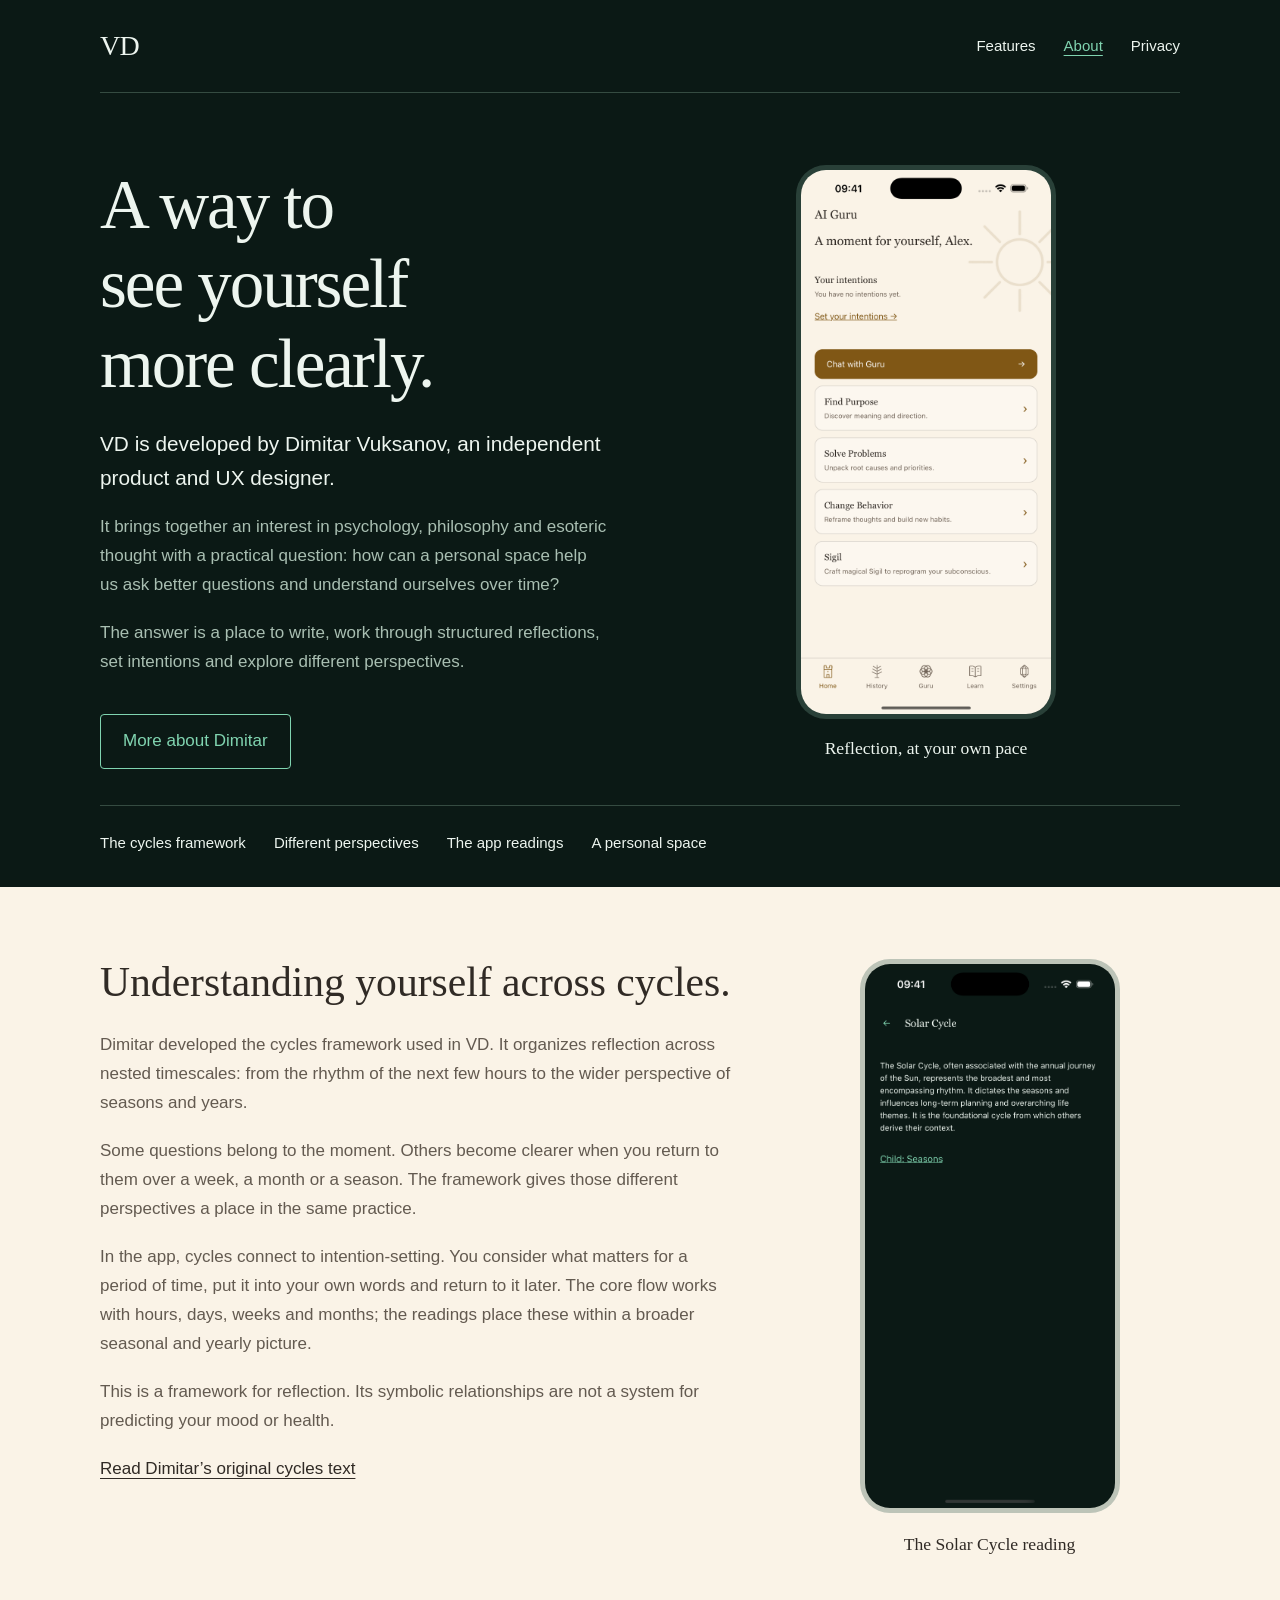
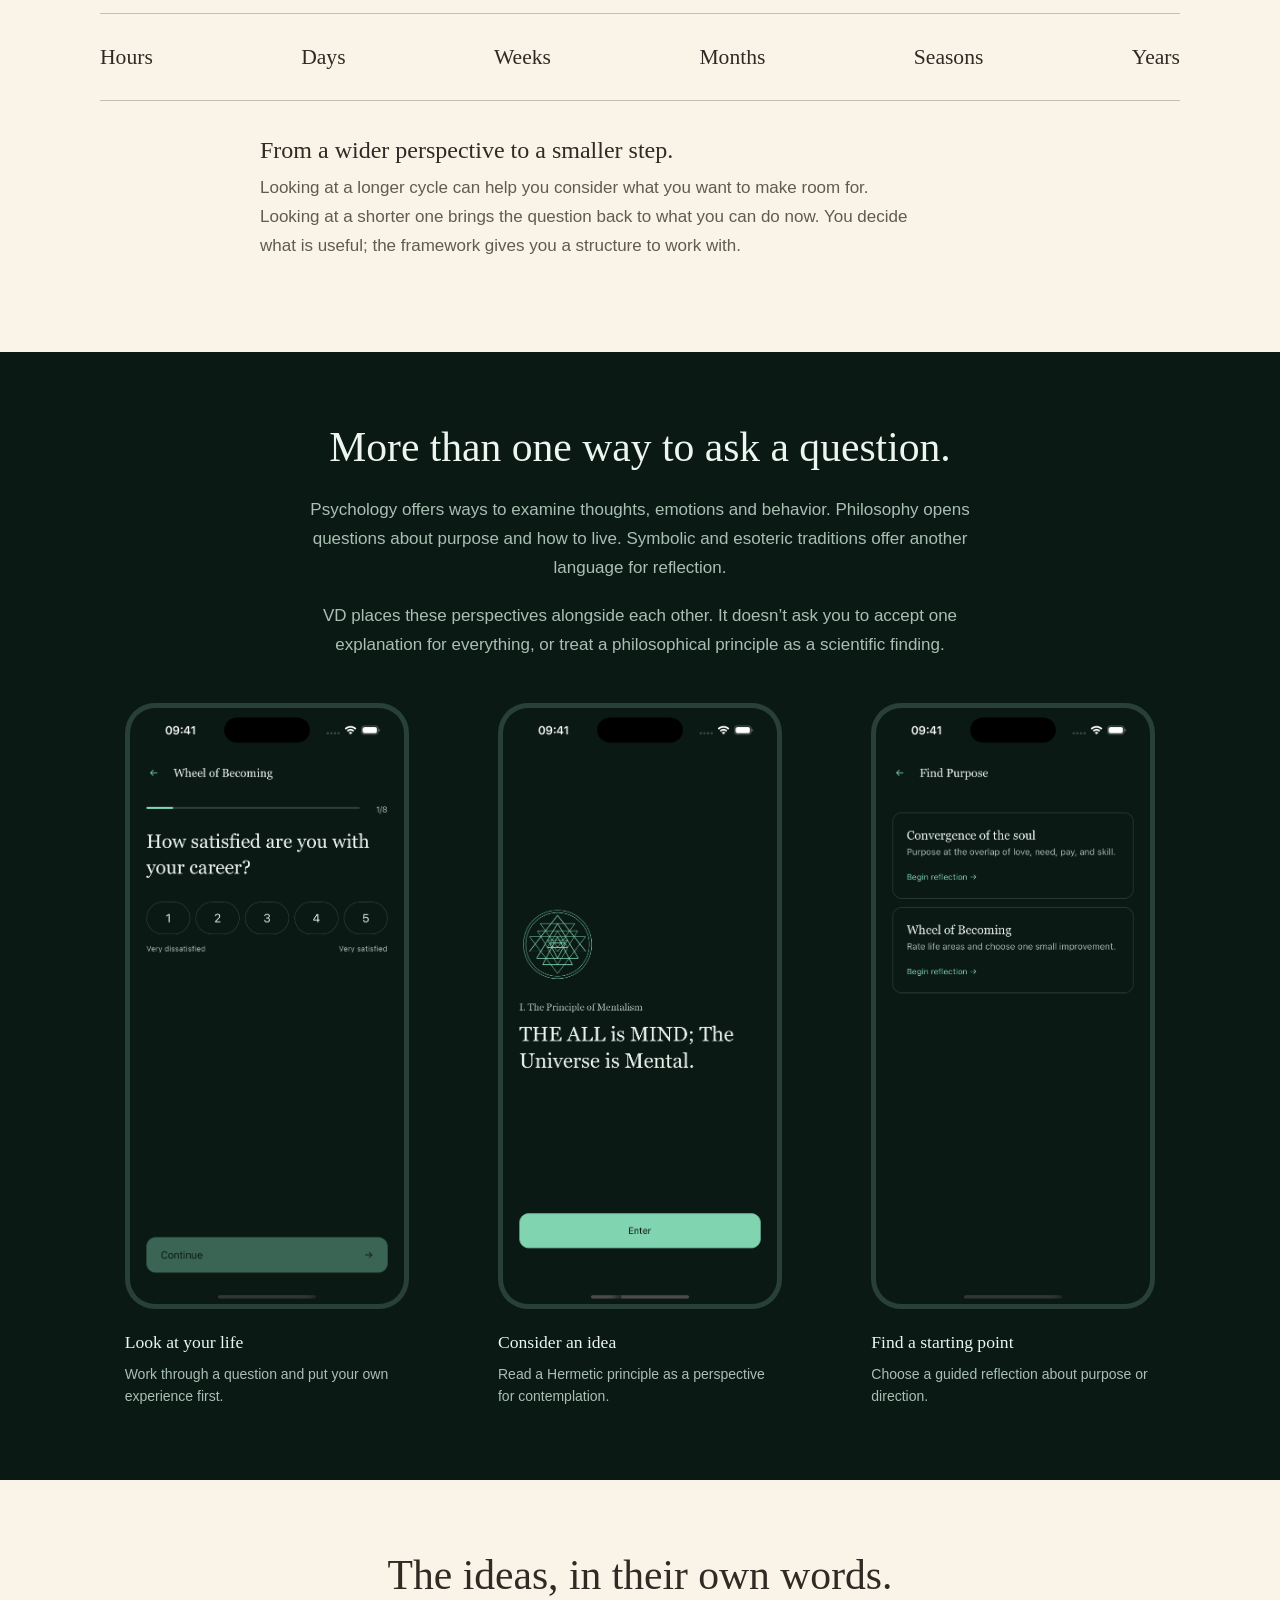
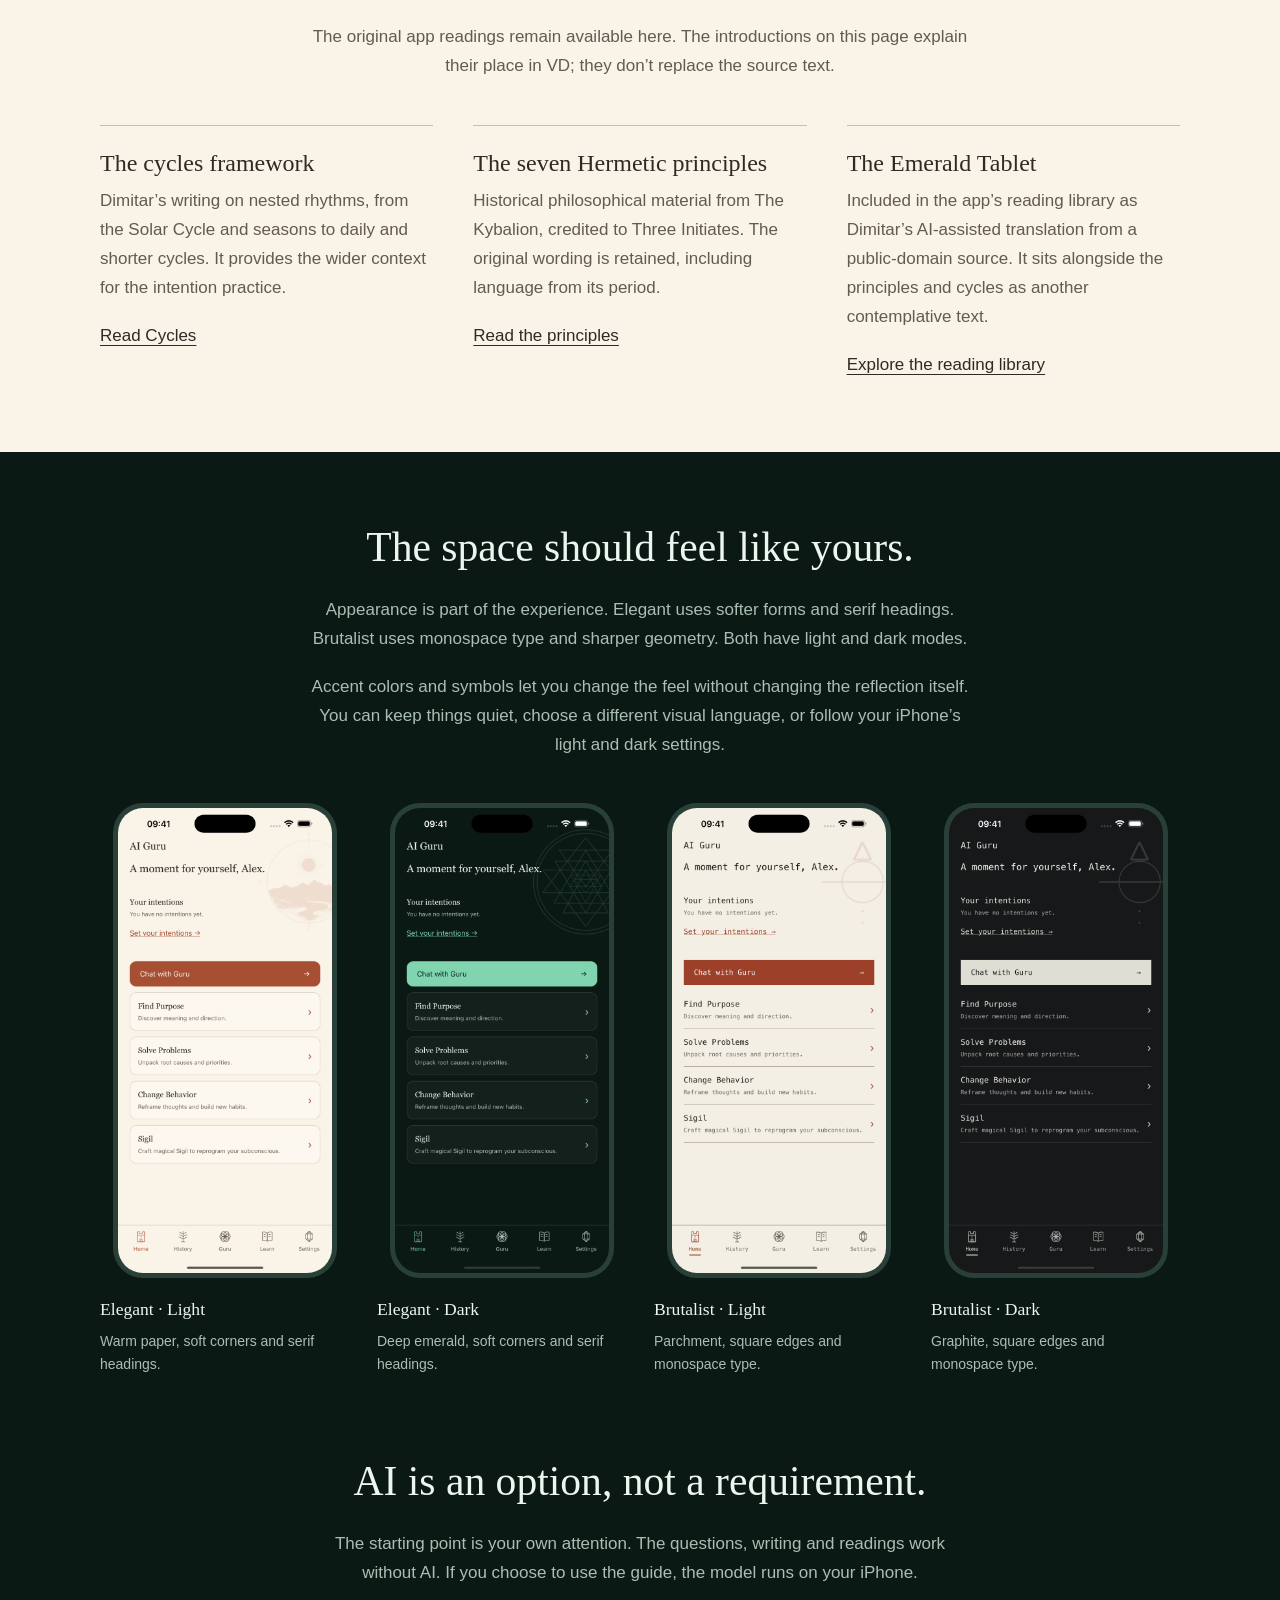
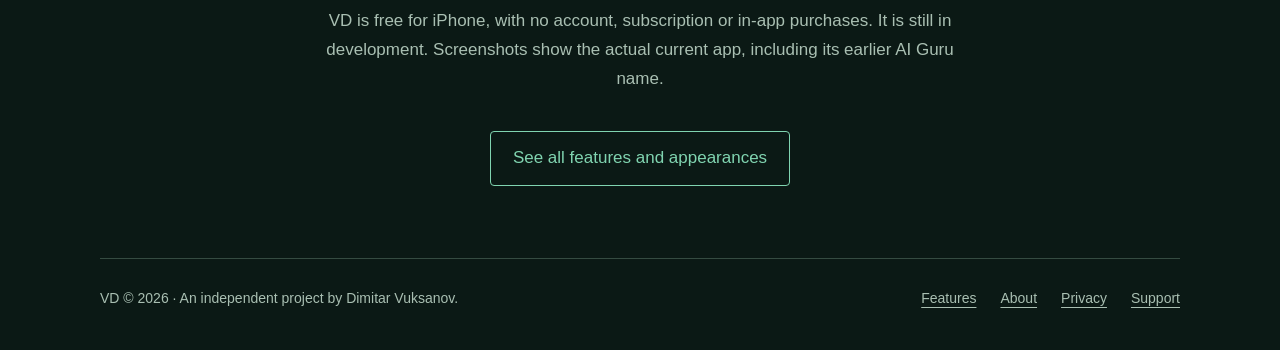
==== about/index.html @ 725446cd "Add detailed VD features and creator pages with genuine app appearances" ====
<!doctype html><html lang="en"><head><meta charset="utf-8"><meta name="viewport" content="width=device-width,initial-scale=1"><meta name="robots" content="noindex,nofollow"><title>About VD — Dimitar Vuksanov, cycles and reflection</title><meta name="description" content="How Dimitar Vuksanov created VD, and how his cycles framework, psychology, philosophy and esoteric traditions shape the app."><link rel="stylesheet" href="../style.css?v=vd-details-20261028"></head><body class="detail-page"><a class="skip" href="#main">Skip to content</a><div class="wrap"><header><a class="brand" href="../" aria-label="VD home">VD</a><nav aria-label="Main"><a href="../features/">Features</a><a href="../about/" aria-current="page">About</a><a href="../privacy/">Privacy</a></nav></header></div><main id="main">
<div class="wrap"><section class="detail-hero about-hero"><div><h1>A way to see yourself more clearly.</h1><p class="detail-lead">VD is developed by Dimitar Vuksanov, an independent product and UX designer.</p><p>It brings together an interest in psychology, philosophy and esoteric thought with a practical question: how can a personal space help us ask better questions and understand ourselves over time?</p><p>The answer is a place to write, work through structured reflections, set intentions and explore different perspectives.</p><a class="action" href="https://vuksanov.com">More about Dimitar</a></div><figure><div class="screenshot-stage"><a href="../screenshots/appearance/amber-sun.png" target="_blank" rel="noopener" aria-label="Open full-size screenshot: Reflection, at your own pace"><img src="../screenshots/appearance/amber-sun.png" width="1320" height="2868" loading="eager" alt="Reflection, at your own pace"></a></div><figcaption><span class="shot-title">Reflection, at your own pace</span></figcaption></figure></section><nav class="section-links" aria-label="On this page"><a href="#cycles">The cycles framework</a><a href="#perspectives">Different perspectives</a><a href="#readings">The app readings</a><a href="#personal-space">A personal space</a></nav></div>
<section id="cycles" class="detail-paper"><div class="wrap"><div class="story-with-screens single-shot"><div><h2>Understanding yourself across cycles.</h2><p>Dimitar developed the cycles framework used in VD. It organizes reflection across nested timescales: from the rhythm of the next few hours to the wider perspective of seasons and years.</p><p>Some questions belong to the moment. Others become clearer when you return to them over a week, a month or a season. The framework gives those different perspectives a place in the same practice.</p><p>In the app, cycles connect to intention-setting. You consider what matters for a period of time, put it into your own words and return to it later. The core flow works with hours, days, weeks and months; the readings place these within a broader seasonal and yearly picture.</p><p>This is a framework for reflection. Its symbolic relationships are not a system for predicting your mood or health.</p><a href="../readings/cycles/">Read Dimitar’s original cycles text</a></div><figure><div class="screenshot-stage"><a href="../screenshots/cycles.png" target="_blank" rel="noopener" aria-label="Open full-size screenshot: The Solar Cycle reading"><img src="../screenshots/cycles.png" width="1206" height="2622" loading="eager" alt="The Solar Cycle reading"></a></div><figcaption><h3>The Solar Cycle reading</h3></figcaption></figure></div><div class="cycle-scale" aria-label="Timescales in the cycles framework"><span>Hours</span><span>Days</span><span>Weeks</span><span>Months</span><span>Seasons</span><span>Years</span></div><div class="narrow-copy"><h3>From a wider perspective to a smaller step.</h3><p>Looking at a longer cycle can help you consider what you want to make room for. Looking at a shorter one brings the question back to what you can do now. You decide what is useful; the framework gives you a structure to work with.</p></div></div></section>
<section id="perspectives" class="wrap detail-section"><div class="section-heading"><h2>More than one way to ask a question.</h2><p>Psychology offers ways to examine thoughts, emotions and behavior. Philosophy opens questions about purpose and how to live. Symbolic and esoteric traditions offer another language for reflection.</p><p>VD places these perspectives alongside each other. It doesn’t ask you to accept one explanation for everything, or treat a philosophical principle as a scientific finding.</p></div><div class="screenshot-gallery"><figure><div class="screenshot-stage"><a href="../screenshots/reflection.png" target="_blank" rel="noopener" aria-label="Open full-size screenshot: Look at your life"><img src="../screenshots/reflection.png" width="1206" height="2622" loading="eager" alt="Look at your life"></a></div><figcaption><h3>Look at your life</h3><p>Work through a question and put your own experience first.</p></figcaption></figure><figure><div class="screenshot-stage"><a href="../screenshots/principles.png" target="_blank" rel="noopener" aria-label="Open full-size screenshot: Consider an idea"><img src="../screenshots/principles.png" width="1206" height="2622" loading="eager" alt="Consider an idea"></a></div><figcaption><h3>Consider an idea</h3><p>Read a Hermetic principle as a perspective for contemplation.</p></figcaption></figure><figure><div class="screenshot-stage"><a href="../screenshots/purpose.png" target="_blank" rel="noopener" aria-label="Open full-size screenshot: Find a starting point"><img src="../screenshots/purpose.png" width="1206" height="2622" loading="eager" alt="Find a starting point"></a></div><figcaption><h3>Find a starting point</h3><p>Choose a guided reflection about purpose or direction.</p></figcaption></figure></div></section>
<section id="readings" class="detail-paper"><div class="wrap"><div class="section-heading"><h2>The ideas, in their own words.</h2><p>The original app readings remain available here. The introductions on this page explain their place in VD; they don’t replace the source text.</p></div><div class="reading-links"><article><h3>The cycles framework</h3><p>Dimitar’s writing on nested rhythms, from the Solar Cycle and seasons to daily and shorter cycles. It provides the wider context for the intention practice.</p><a href="../readings/cycles/">Read Cycles</a></article><article><h3>The seven Hermetic principles</h3><p>Historical philosophical material from The Kybalion, credited to Three Initiates. The original wording is retained, including language from its period.</p><a href="../readings/hermetic-principles/">Read the principles</a></article><article><h3>The Emerald Tablet</h3><p>Included in the app’s reading library as Dimitar’s AI-assisted translation from a public-domain source. It sits alongside the principles and cycles as another contemplative text.</p><a href="../features/#readings">Explore the reading library</a></article></div></div></section>
<section id="personal-space" class="wrap detail-section"><div class="section-heading"><h2>The space should feel like yours.</h2><p>Appearance is part of the experience. Elegant uses softer forms and serif headings. Brutalist uses monospace type and sharper geometry. Both have light and dark modes.</p><p>Accent colors and symbols let you change the feel without changing the reflection itself. You can keep things quiet, choose a different visual language, or follow your iPhone’s light and dark settings.</p></div><div class="appearance-four"><figure><div class="screenshot-stage"><a href="../screenshots/appearance/elegant-light.png" target="_blank" rel="noopener" aria-label="Open full-size screenshot: Elegant · Light"><img src="../screenshots/appearance/elegant-light.png" width="1320" height="2868" loading="eager" alt="Elegant · Light"></a></div><figcaption><h3>Elegant · Light</h3><p>Warm paper, soft corners and serif headings.</p></figcaption></figure><figure><div class="screenshot-stage"><a href="../screenshots/appearance/elegant-dark.png" target="_blank" rel="noopener" aria-label="Open full-size screenshot: Elegant · Dark"><img src="../screenshots/appearance/elegant-dark.png" width="1320" height="2868" loading="eager" alt="Elegant · Dark"></a></div><figcaption><h3>Elegant · Dark</h3><p>Deep emerald, soft corners and serif headings.</p></figcaption></figure><figure><div class="screenshot-stage"><a href="../screenshots/appearance/brutalist-light.png" target="_blank" rel="noopener" aria-label="Open full-size screenshot: Brutalist · Light"><img src="../screenshots/appearance/brutalist-light.png" width="1320" height="2868" loading="eager" alt="Brutalist · Light"></a></div><figcaption><h3>Brutalist · Light</h3><p>Parchment, square edges and monospace type.</p></figcaption></figure><figure><div class="screenshot-stage"><a href="../screenshots/appearance/brutalist-dark.png" target="_blank" rel="noopener" aria-label="Open full-size screenshot: Brutalist · Dark"><img src="../screenshots/appearance/brutalist-dark.png" width="1320" height="2868" loading="eager" alt="Brutalist · Dark"></a></div><figcaption><h3>Brutalist · Dark</h3><p>Graphite, square edges and monospace type.</p></figcaption></figure></div><div class="about-ending"><h2>AI is an option, not a requirement.</h2><p>The starting point is your own attention. The questions, writing and readings work without AI. If you choose to use the guide, the model runs on your iPhone.</p><p>VD is free for iPhone, with no account, subscription or in-app purchases. It is still in development. Screenshots show the actual current app, including its earlier AI Guru name.</p><a class="action" href="../features/">See all features and appearances</a></div></section></main><div class="wrap"><footer><span>VD © 2026 · An independent project by Dimitar Vuksanov.</span><div><a href="../features/">Features</a><a href="../about/">About</a><a href="../privacy/">Privacy</a><a href="../support/">Support</a></div></footer></div></body></html>
---- style.css ----
:root{color-scheme:dark;--bg:#0b1915;--text:#edf5ef;--muted:#a9bfb2;--accent:#80d4b0;--line:#354b41;--paper:#faf3e7;--ink:#302a25}*{box-sizing:border-box}html{scroll-behavior:smooth;scrollbar-color:var(--accent) var(--bg)}body{margin:0;background:var(--bg);color:var(--text);font:1.0625rem/1.7 -apple-system,BlinkMacSystemFont,"Segoe UI",sans-serif}::selection{background:var(--accent);color:var(--bg)}a{color:inherit;text-underline-offset:.25em;text-decoration-thickness:1px}a:hover{color:var(--accent)}a:focus-visible,summary:focus-visible{outline:2px solid var(--accent);outline-offset:6px}h1,h2,h3{font-family:Georgia,serif;font-weight:400;line-height:1.15;text-wrap:balance}h1{font-size:clamp(2.8rem,7vw,5.5rem);letter-spacing:-.03em;margin:0 0 1.5rem;max-width:14ch}h2{font-size:clamp(1.8rem,4vw,2.6rem);margin:3rem 0 1rem}h3{font-size:1.5rem;margin:0 0 .6rem}p{margin:0 0 1.2rem;max-width:70ch}.wrap{max-width:1160px;margin:auto;padding:0 40px}.draft{max-width:none;margin:0;padding:10px 24px;background:#193a2c;text-align:center;color:#c7dfd0;font-size:.8125rem}header{display:flex;align-items:center;justify-content:space-between;gap:24px;padding:30px 0;border-bottom:1px solid var(--line)}.brand{font:1.25rem Georgia,serif;text-decoration:none}nav{display:flex;gap:28px;font-size:.9375rem}nav a{text-decoration:none}nav a[aria-current=page]{color:var(--accent);text-decoration:underline}.hero{display:grid;grid-template-columns:1.4fr 1fr;gap:56px;align-items:center;min-height:630px;padding:80px 0}.hero p{max-width:43ch;color:var(--muted);font-size:1.125rem}.art{width:100%;height:auto;max-width:370px;justify-self:center;aspect-ratio:1;object-fit:contain}.action{display:inline-flex;align-items:center;gap:20px;margin-top:18px;padding:12px 22px;border:1px solid var(--accent);border-radius:4px;color:var(--accent);text-decoration:none}.action:hover{background:var(--accent);color:var(--bg)}.availability{font-size:.875rem!important;margin-top:20px!important}.paper{background:var(--paper);color:var(--ink);padding:72px 0}.paper h2{margin-top:0}.paper .intro{max-width:46ch;font-size:1.25rem}.features{display:grid;grid-template-columns:repeat(3,1fr);gap:40px;margin-top:48px}.features p{font-size:1rem}.paper a:hover{color:#a64f33}.closing{padding:80px 0;display:flex;justify-content:space-between;gap:40px;align-items:center}.closing h2{margin:0 0 1rem}.closing p{color:var(--muted)}footer{border-top:1px solid var(--line);padding:28px 0 40px;display:flex;justify-content:space-between;gap:24px;color:var(--muted);font-size:.875rem}footer div{display:flex;gap:24px}.article{max-width:760px;margin:auto;padding:72px 0 88px}.article h1{font-size:clamp(2.8rem,6vw,4.5rem);max-width:20ch}.article .lead{color:var(--muted);font-size:1.1875rem}.note{border:1px solid var(--line);padding:20px 24px;margin:24px 0 36px;border-radius:4px}.note p:last-child{margin-bottom:0}.contact{font-size:clamp(1.1rem,3vw,1.6rem);overflow-wrap:anywhere;color:var(--accent)}.article li{margin:.5rem 0}details{border-bottom:1px solid var(--line);padding:22px 0}summary{cursor:pointer;font:1.35rem/1.4 Georgia,serif}details p{margin:18px 0 0;color:var(--muted)}.skip{position:fixed;top:-100px;left:20px;background:var(--accent);color:var(--bg);padding:12px;z-index:3}.skip:focus{top:16px}@media(max-width:700px){.wrap{padding:0 22px}header{align-items:flex-start;padding:24px 0;gap:20px;flex-wrap:wrap}nav{gap:24px}.hero{grid-template-columns:1fr;gap:32px;padding:52px 0;min-height:auto}.hero .art{width:190px;grid-row:1}.hero h1{max-width:16ch}.features{grid-template-columns:1fr;gap:28px}.paper{padding:48px 0}.closing{display:block;padding:52px 0}.article{padding:48px 0 64px}footer{flex-direction:column;gap:16px}.draft{font-size:.75rem}}@media(prefers-reduced-motion:reduce){html{scroll-behavior:auto}}

.essay{max-width:760px;padding:64px 0;border-bottom:1px solid var(--line)}.essay h2{margin:0 0 24px}.essay p{font-size:1.125rem}.reading-list{margin:36px 0 12px;border-top:1px solid currentColor}.reading-list>a{display:flex;justify-content:space-between;gap:24px;align-items:center;padding:24px 0;border-bottom:1px solid currentColor;text-decoration:none;font:1.5rem/1.35 Georgia,serif}.reading-list small{display:block;margin-top:10px;font:1rem/1.5 -apple-system,BlinkMacSystemFont,"Segoe UI",sans-serif}.reflection-question{font:1.375rem/1.5 Georgia,serif;color:var(--accent);margin:24px 0 40px}.article>h1{margin-top:24px}.article section{margin:44px 0}.article section h2{margin-top:0}.privacy-essay{padding-top:60px}@media(max-width:700px){.essay{padding:44px 0}.essay p{font-size:1.0625rem}nav{gap:20px}.reading-list>a{font-size:1.3rem}}

/* Simple app landing page; inherited emerald and paper palette. */
.app-hero{display:grid;grid-template-columns:1.15fr .85fr;gap:80px;align-items:center;padding:64px 0 80px}.hero-copy{max-width:520px}.hero-copy h1{font-size:clamp(3rem,6vw,5rem);max-width:15ch}.hero-copy p{max-width:36ch;color:var(--muted);font-size:1.2rem;line-height:1.6}.hero-copy .availability{font-size:.875rem;max-width:none;margin-top:20px}.primary{background:var(--accent);color:var(--bg);border-color:var(--accent);font-weight:500}.primary:hover{background:#a5e7ca;color:var(--bg)}figure{margin:0}.hero-phone{max-width:260px;width:100%;justify-self:center}.hero-phone img{display:block;width:100%;height:auto;border-radius:30px;box-shadow:0 24px 54px #00000040}.hero-phone figcaption{font-size:.75rem;text-align:center;color:var(--muted);margin-top:20px}.privacy-band{background:var(--paper);color:var(--ink);padding:64px 0}.privacy-band h2{margin:0 0 20px;max-width:22ch}.privacy-band p{max-width:60ch;font-size:1.125rem}.privacy-band a:hover{color:#a64f33}.privacy-band a:focus-visible{outline-color:#a64f33}.app-gallery{padding-top:72px;padding-bottom:64px}.gallery-intro{max-width:650px;margin:0 auto 44px;text-align:center}.gallery-intro h2{margin:0 0 16px}.gallery-intro p{color:var(--muted)}.screenshot-note{max-width:none;margin:40px 0 0;text-align:center;font-size:.8125rem;color:var(--muted)}.simple-contact{padding:52px 0 64px;text-align:center;border-top:1px solid var(--line)}.simple-contact h2{margin:0 0 16px}.simple-contact>a{font-size:1.25rem;color:var(--accent);overflow-wrap:anywhere}.simple-contact p{max-width:none;font-size:.8125rem;color:var(--muted);margin-top:20px}.landing footer{font-size:.8125rem}@media(max-width:700px){.app-hero{grid-template-columns:1fr;gap:44px;padding:44px 0 52px}.hero-copy h1{font-size:3.1rem}.hero-copy p{font-size:1.0625rem}.hero-phone{max-width:240px}.hero-phone img{border-radius:28px}.privacy-band{padding:44px 0}.app-gallery{padding-top:48px;padding-bottom:48px}.screenshot-note{font-size:.75rem}.simple-contact{padding:40px 0 48px}.landing footer>div{flex-wrap:wrap;gap:20px}}

.app-rating{display:flex;flex-wrap:wrap;align-items:center;gap:10px;margin:24px 0 20px;color:var(--muted);font-size:.8125rem}.rating-stars{display:flex;gap:3px}.rating-stars svg{width:16px;height:16px;fill:none;stroke:var(--muted);stroke-width:1.5}.app-store-button{display:inline-flex;flex-direction:column;align-items:flex-start;padding:10px 22px;background:var(--text);color:var(--bg);border:0;border-radius:8px;font-family:inherit;line-height:1.15;cursor:not-allowed}.app-store-button span{font-size:.75rem}.app-store-button strong{font-size:1.55rem;font-weight:500;margin-top:3px}

/* VD: reflection leads; AI is one optional perspective. */
.landing .brand{font-size:1.75rem;letter-spacing:-.03em}
.hero-copy h1{max-width:16ch;font-size:clamp(3rem,5.6vw,4.75rem)}
.hero-copy p{max-width:44ch;font-size:1.125rem}
.hero-copy .app-rating{margin-top:20px;margin-bottom:0}
 .feature-stories{display:grid;grid-template-columns:1fr 1fr;gap:48px 64px;margin-top:48px}
.feature-stories article{display:flex;align-items:flex-start;gap:22px;padding:0;border:0}
.feature-icon{flex:0 0 42px;width:42px;height:42px;color:#57735f;fill:none;stroke:currentColor;stroke-width:1.3;stroke-linecap:round;stroke-linejoin:round}
.feature-stories h3{font-size:1.6rem;margin:0 0 16px}
.feature-stories p{font-size:1rem;line-height:1.75;max-width:45ch}
.feature-stories p:last-child{margin-bottom:0}

.feature-story a{font-size:.9375rem}
.founder{display:grid;grid-template-columns:1fr 1.65fr;gap:64px;padding-top:64px;padding-bottom:64px;border-top:1px solid var(--line)}
.founder h2{margin:0;max-width:14ch}
.founder p{color:var(--muted)}
.founder strong{font-weight:500;color:var(--text)}
.founder a{color:var(--accent)}
.vd-closing{display:flex;flex-direction:column;align-items:center;gap:24px;text-align:center;border-top:1px solid var(--line);padding:72px 40px}
.vd-closing h2{max-width:none;margin:0 0 16px}
.vd-closing p{margin:0 auto}
.vd-closing .action{margin:0;justify-content:center;min-width:180px}
.vd-closing .availability{margin:14px auto 0!important}
.landing footer{align-items:baseline}
@media(max-width:700px){.feature-stories{grid-template-columns:1fr;gap:36px;margin-top:36px}.feature-stories article{gap:18px}.feature-icon{flex-basis:34px;width:34px;height:34px}.feature-stories h3{font-size:1.4rem;margin-bottom:12px}.founder{grid-template-columns:1fr;gap:24px;padding-top:48px;padding-bottom:48px}.hero-copy p{font-size:1.0625rem}.vd-closing{padding:48px 22px;gap:24px}.vd-closing>div+div{margin:0}.landing footer{align-items:flex-start}}

/* Screens remain visible as a gallery, with a contrasting mount and clear edges. */
.feature-intro{color:#635a50;max-width:58ch}
.hero-phone{background:#294038;padding:5px;border-radius:35px;box-shadow:0 24px 54px #00000040}
.hero-phone img{border-radius:30px;box-shadow:none}
.hero-phone figcaption{margin:16px 0 6px;color:var(--text);font-size:.75rem}
.screenshot-gallery{display:grid;grid-template-columns:repeat(3,minmax(0,1fr));gap:56px 40px;align-items:start}
.screenshot-stage{padding:5px;background:#294038;border-radius:30px;max-width:284px;margin:auto}
.screenshot-stage img{display:block;width:100%;height:auto;border-radius:25px}
.screenshot-gallery figcaption{max-width:284px;margin:22px auto 0}
.screenshot-gallery h3{font-size:1.4rem;margin-bottom:10px}
.screenshot-gallery p{color:var(--muted);font-size:.9375rem;line-height:1.65;margin:0}
.hero-copy .name-note{font-size:.9375rem;color:var(--muted);margin-top:24px}
@media(max-width:900px){.screenshot-gallery{grid-template-columns:repeat(2,minmax(0,1fr));gap:44px 28px}}
@media(max-width:560px){.screenshot-gallery{grid-template-columns:1fr;gap:40px}.screenshot-stage{max-width:250px;padding:4px;border-radius:28px}.screenshot-gallery figcaption{max-width:280px}.screenshot-stage img{border-radius:24px}.hero-phone{padding:4px;border-radius:32px}.hero-phone img{border-radius:28px}}

#features>.wrap>h2{text-align:center;max-width:none;margin-left:auto;margin-right:auto}
#features .feature-intro{text-align:center;margin-left:auto;margin-right:auto}
.gallery-interlude{text-align:center;padding:48px 24px;margin:64px 0;border-top:1px solid var(--line);border-bottom:1px solid var(--line)}
.gallery-interlude h2{margin:0 auto 16px;max-width:24ch}
.gallery-interlude p{margin:0 auto;color:var(--muted)}
@media(max-width:700px){.gallery-interlude{margin:44px 0;padding:36px 16px}}

/* Features and About extend the existing emerald-and-paper system. */
.detail-page .brand{font-size:1.75rem;letter-spacing:-.03em}
.detail-hero{display:grid;grid-template-columns:1fr 1fr;gap:64px;align-items:center;padding:72px 0 36px}
.detail-hero h1{font-size:clamp(3rem,5.4vw,4.8rem);max-width:16ch}
.detail-page p{color:var(--muted)}
.detail-page .detail-lead{font-size:1.3rem;line-height:1.6;color:var(--text)}
.paired-shots{display:grid;grid-template-columns:repeat(2,minmax(0,1fr));gap:24px;align-items:start}
.paired-shots .screenshot-stage{max-width:228px}
.paired-shots figcaption{text-align:center;margin-top:18px}
.detail-page figcaption h3{font-size:1.1rem;line-height:1.35;margin:0 0 8px}
.detail-page figcaption p{font-size:.875rem;line-height:1.6}
.detail-page .capture-note{font-size:.8125rem;max-width:72ch;margin-bottom:32px}
.section-links{display:flex;flex-wrap:wrap;gap:16px 28px;padding:24px 0 32px;border-top:1px solid var(--line);font-size:.9375rem}
.detail-section{padding-top:72px;padding-bottom:72px}
.detail-paper{padding:72px 0;background:var(--paper);color:var(--ink)}
.detail-paper p,.detail-paper dd{color:#635a50}
.detail-paper a:hover{color:#a64f33}
.detail-paper a:focus-visible,.detail-paper summary:focus-visible{outline-color:#a64f33}
.detail-paper .screenshot-stage{background:#bdc4b8}
.section-heading{max-width:760px;margin:0 auto 44px;text-align:center}
.section-heading h2{margin:0 0 24px}
.section-heading p{margin-left:auto;margin-right:auto}
.story-with-screens{display:grid;grid-template-columns:1fr 1fr;gap:64px;align-items:start}
.story-with-screens h2{margin:0 0 24px}
.story-with-screens h3{margin:0 0 16px}
.exercise-list{margin:0}
.exercise-list>div{padding:20px 0;border-top:1px solid #c7bcad}
.exercise-list>div:first-child{padding-top:0;border:0}
.exercise-list dt{font:1.35rem/1.35 Georgia,serif;margin-bottom:10px}
.exercise-list dd{margin:0;font-size:1rem;line-height:1.7}
.appearance-four{display:grid;grid-template-columns:repeat(4,minmax(0,1fr));gap:28px}
.appearance-four .screenshot-stage{max-width:224px}
.appearance-four figcaption{margin-top:20px}
.customization-copy{max-width:760px;margin:64px auto 40px;text-align:center}
.customization-copy h3{font-size:1.8rem;margin-bottom:24px}
.customization-copy p{margin-left:auto;margin-right:auto}
.appearance-controls{max-width:760px;margin:48px auto 0;border-top:1px solid #c7bcad;padding-top:24px}
.appearance-controls summary{font:1.35rem/1.5 Georgia,serif;cursor:pointer}
.appearance-controls .paired-shots{margin-top:28px;max-width:540px;margin-left:auto;margin-right:auto}
.story-with-screens .spaced-title{margin-top:40px}
.reading-examples{margin-top:56px}
.single-shot{grid-template-columns:1.25fr .75fr}
.single-shot>figure{max-width:260px;width:100%;justify-self:center}
.single-shot figcaption{text-align:center;margin-top:20px}
.about-hero>figure{max-width:260px;width:100%;justify-self:center}
.about-hero figcaption{text-align:center;margin-top:18px}
.cycle-scale{display:flex;justify-content:space-between;gap:24px;flex-wrap:wrap;padding:28px 0;margin:48px 0 36px;border-top:1px solid #c7bcad;border-bottom:1px solid #c7bcad;font:1.35rem/1.4 Georgia,serif}
.narrow-copy{max-width:760px;margin:0 auto}
.reading-links{display:grid;grid-template-columns:repeat(3,minmax(0,1fr));gap:40px}
.reading-links article{padding-top:24px;border-top:1px solid #c7bcad}
.reading-links h3{font-size:1.5rem}
.about-ending{max-width:760px;margin:64px auto 0;text-align:center}
.about-ending h2{margin:0 0 24px}
.about-ending p{margin-left:auto;margin-right:auto}
.detail-page footer>div{flex-wrap:wrap}
@media(max-width:900px){.detail-hero,.story-with-screens{gap:36px}.appearance-four{grid-template-columns:repeat(2,minmax(0,1fr));gap:36px}.reading-links{gap:28px}}
@media(max-width:700px){.detail-hero,.story-with-screens,.single-shot{grid-template-columns:1fr;gap:36px}.detail-hero{padding:44px 0 28px}.detail-hero h1{font-size:3rem}.detail-page .detail-lead{font-size:1.125rem}.detail-section,.detail-paper{padding-top:48px;padding-bottom:48px}.section-heading{margin-bottom:32px}.paired-shots{gap:18px}.section-links{gap:14px 24px}.appearance-four{gap:32px 18px}.detail-page figcaption h3{font-size:1rem}.customization-copy{margin-top:44px;text-align:left}.customization-copy h3{font-size:1.6rem}.cycle-scale{gap:16px 24px;justify-content:flex-start;font-size:1.2rem}.reading-links{grid-template-columns:1fr;gap:28px}.about-ending{margin-top:44px}.about-hero>figure{max-width:240px}.detail-page .screenshot-gallery figcaption{max-width:284px}.detail-page .screenshot-gallery{gap:36px}.detail-page .capture-note{font-size:.75rem}}

.detail-page .shot-title{display:block;font:1.1rem/1.35 Georgia,serif;margin-bottom:8px}
.detail-page .screenshot-stage>a{display:block;line-height:0;border-radius:inherit}
.detail-page .action:hover{background:var(--accent);color:var(--bg)}
@media(max-width:700px){.detail-page .shot-title{font-size:1rem}}
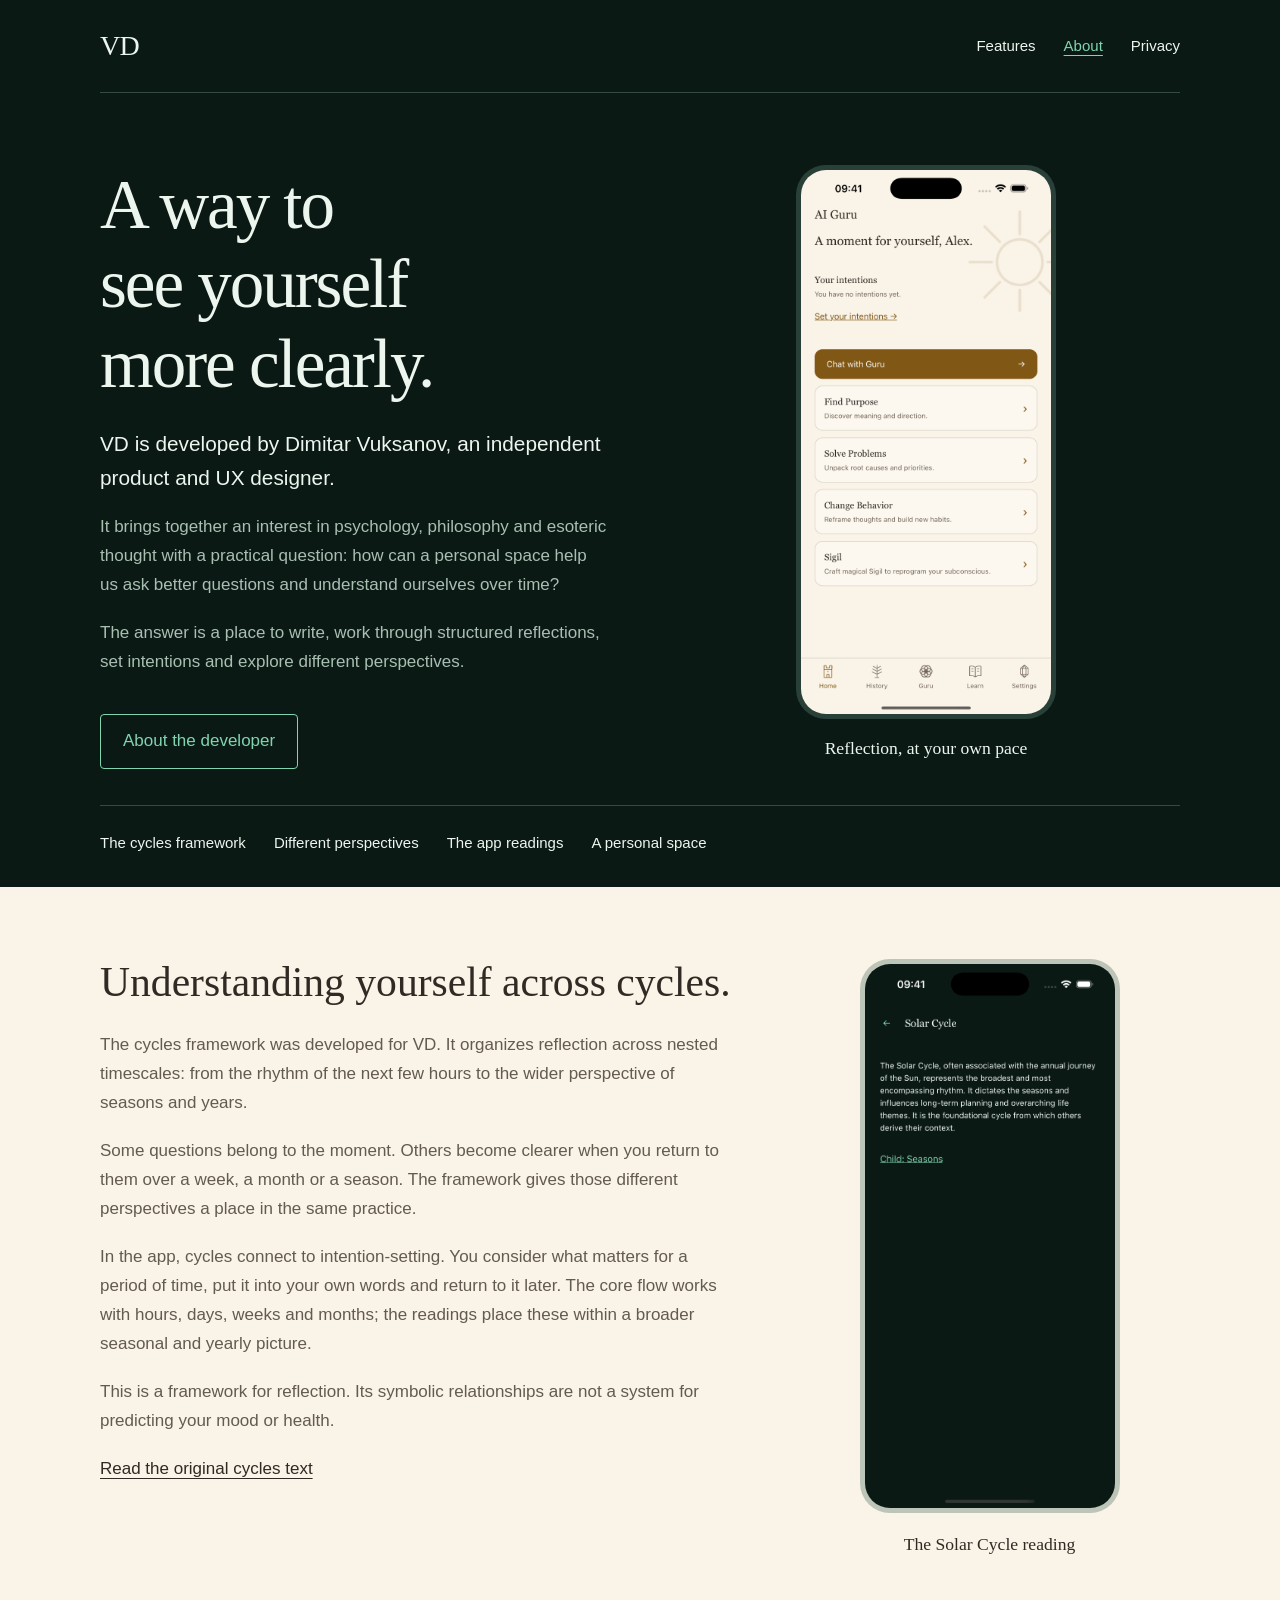
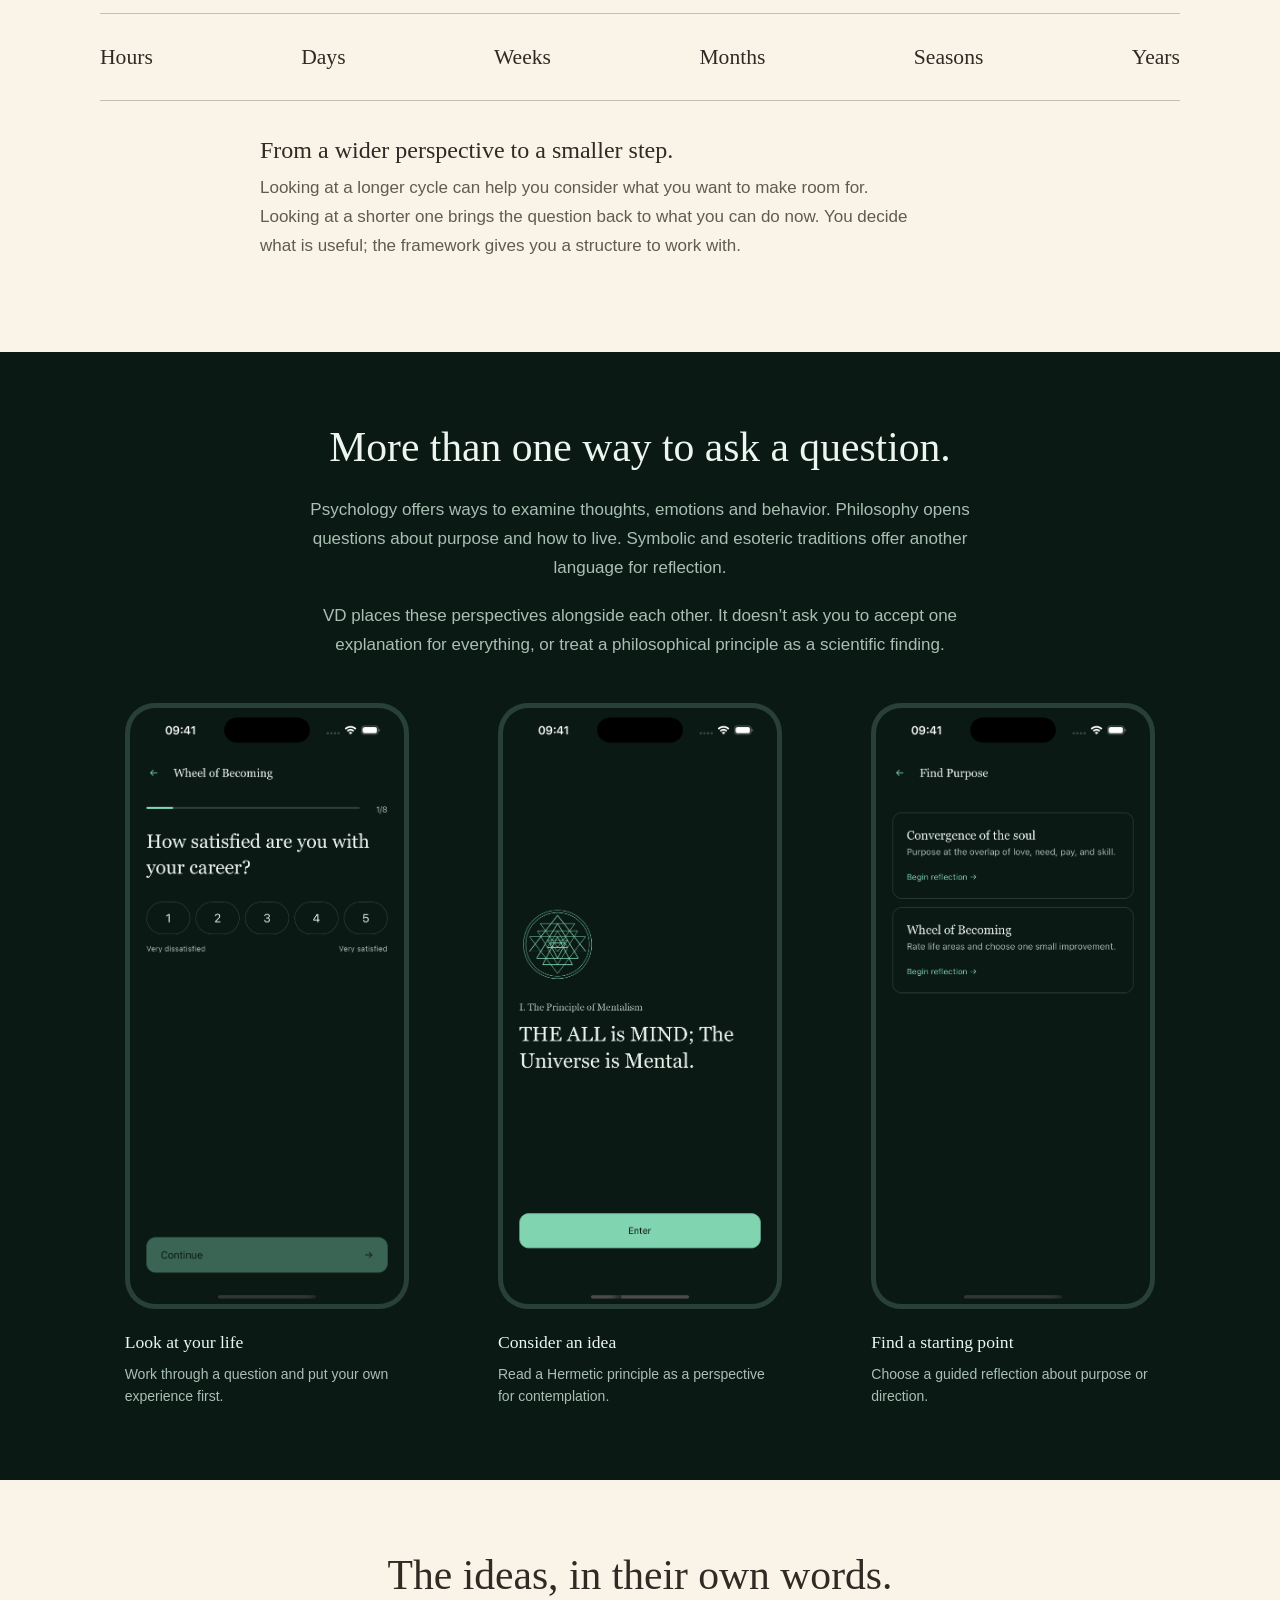
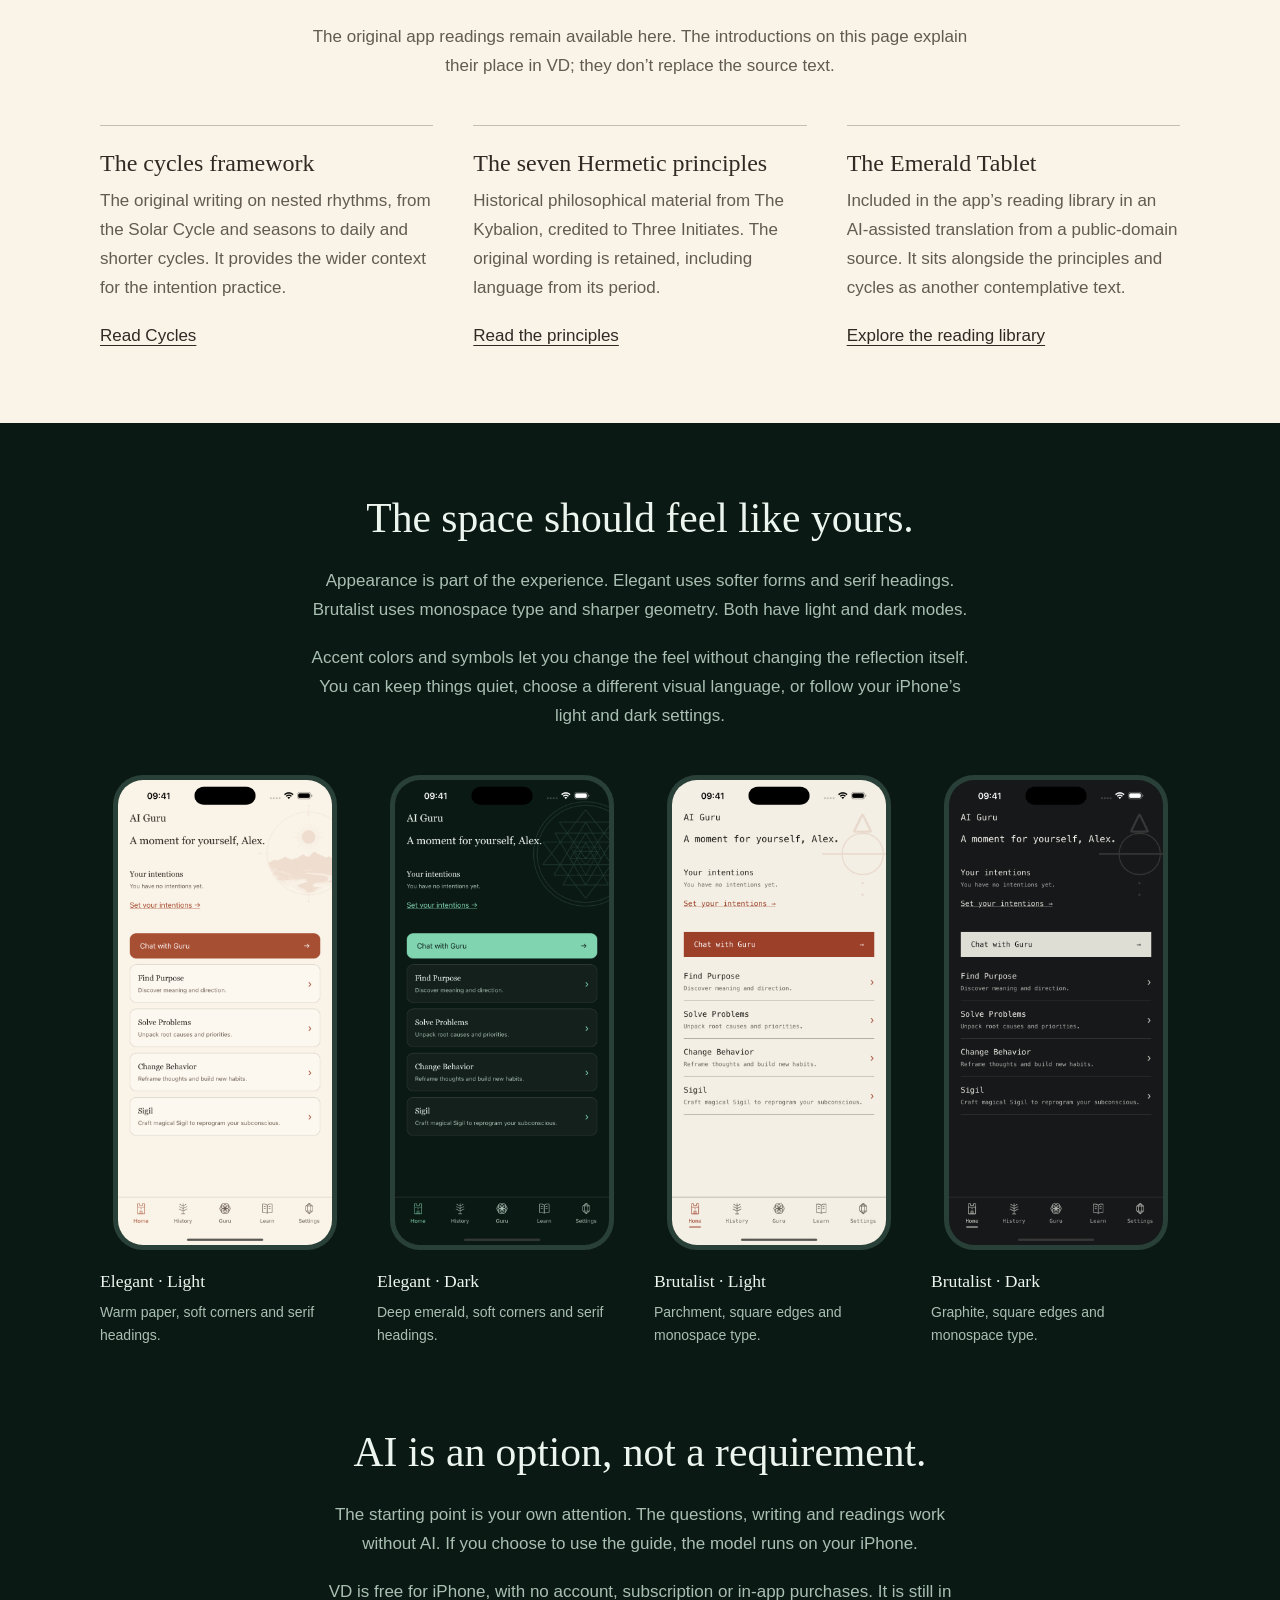
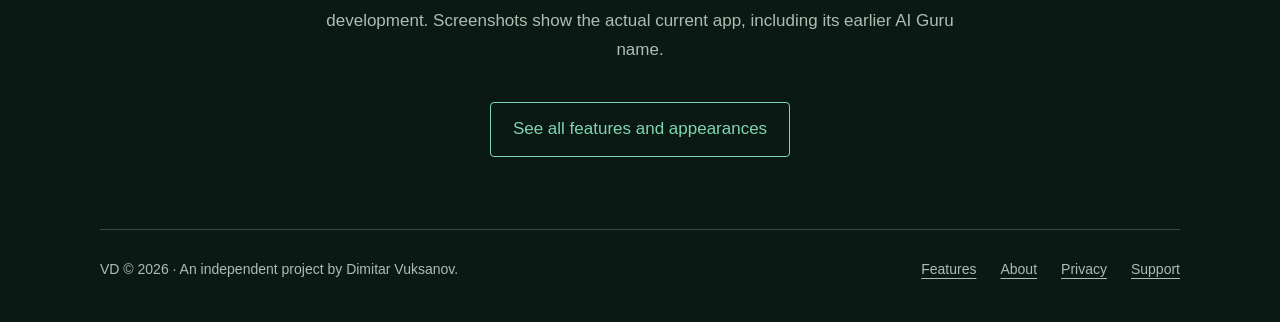
==== commit adae7939: "Reduce repeated creator mentions on About" ====
--- a/about/index.html
+++ b/about/index.html
@@ -1,6 +1,6 @@
-<!doctype html><html lang="en"><head><meta charset="utf-8"><meta name="viewport" content="width=device-width,initial-scale=1"><meta name="robots" content="noindex,nofollow"><title>About VD — Dimitar Vuksanov, cycles and reflection</title><meta name="description" content="How Dimitar Vuksanov created VD, and how his cycles framework, psychology, philosophy and esoteric traditions shape the app."><link rel="stylesheet" href="../style.css?v=vd-details-20261028"></head><body class="detail-page"><a class="skip" href="#main">Skip to content</a><div class="wrap"><header><a class="brand" href="../" aria-label="VD home">VD</a><nav aria-label="Main"><a href="../features/">Features</a><a href="../about/" aria-current="page">About</a><a href="../privacy/">Privacy</a></nav></header></div><main id="main">
-<div class="wrap"><section class="detail-hero about-hero"><div><h1>A way to see yourself more clearly.</h1><p class="detail-lead">VD is developed by Dimitar Vuksanov, an independent product and UX designer.</p><p>It brings together an interest in psychology, philosophy and esoteric thought with a practical question: how can a personal space help us ask better questions and understand ourselves over time?</p><p>The answer is a place to write, work through structured reflections, set intentions and explore different perspectives.</p><a class="action" href="https://vuksanov.com">More about Dimitar</a></div><figure><div class="screenshot-stage"><a href="../screenshots/appearance/amber-sun.png" target="_blank" rel="noopener" aria-label="Open full-size screenshot: Reflection, at your own pace"><img src="../screenshots/appearance/amber-sun.png" width="1320" height="2868" loading="eager" alt="Reflection, at your own pace"></a></div><figcaption><span class="shot-title">Reflection, at your own pace</span></figcaption></figure></section><nav class="section-links" aria-label="On this page"><a href="#cycles">The cycles framework</a><a href="#perspectives">Different perspectives</a><a href="#readings">The app readings</a><a href="#personal-space">A personal space</a></nav></div>
-<section id="cycles" class="detail-paper"><div class="wrap"><div class="story-with-screens single-shot"><div><h2>Understanding yourself across cycles.</h2><p>Dimitar developed the cycles framework used in VD. It organizes reflection across nested timescales: from the rhythm of the next few hours to the wider perspective of seasons and years.</p><p>Some questions belong to the moment. Others become clearer when you return to them over a week, a month or a season. The framework gives those different perspectives a place in the same practice.</p><p>In the app, cycles connect to intention-setting. You consider what matters for a period of time, put it into your own words and return to it later. The core flow works with hours, days, weeks and months; the readings place these within a broader seasonal and yearly picture.</p><p>This is a framework for reflection. Its symbolic relationships are not a system for predicting your mood or health.</p><a href="../readings/cycles/">Read Dimitar’s original cycles text</a></div><figure><div class="screenshot-stage"><a href="../screenshots/cycles.png" target="_blank" rel="noopener" aria-label="Open full-size screenshot: The Solar Cycle reading"><img src="../screenshots/cycles.png" width="1206" height="2622" loading="eager" alt="The Solar Cycle reading"></a></div><figcaption><h3>The Solar Cycle reading</h3></figcaption></figure></div><div class="cycle-scale" aria-label="Timescales in the cycles framework"><span>Hours</span><span>Days</span><span>Weeks</span><span>Months</span><span>Seasons</span><span>Years</span></div><div class="narrow-copy"><h3>From a wider perspective to a smaller step.</h3><p>Looking at a longer cycle can help you consider what you want to make room for. Looking at a shorter one brings the question back to what you can do now. You decide what is useful; the framework gives you a structure to work with.</p></div></div></section>
+<!doctype html><html lang="en"><head><meta charset="utf-8"><meta name="viewport" content="width=device-width,initial-scale=1"><meta name="robots" content="noindex,nofollow"><title>About VD — Cycles and reflection</title><meta name="description" content="The ideas behind VD, and how its cycles framework, psychology, philosophy and esoteric traditions shape the app."><link rel="stylesheet" href="../style.css?v=vd-details-20261028"></head><body class="detail-page"><a class="skip" href="#main">Skip to content</a><div class="wrap"><header><a class="brand" href="../" aria-label="VD home">VD</a><nav aria-label="Main"><a href="../features/">Features</a><a href="../about/" aria-current="page">About</a><a href="../privacy/">Privacy</a></nav></header></div><main id="main">
+<div class="wrap"><section class="detail-hero about-hero"><div><h1>A way to see yourself more clearly.</h1><p class="detail-lead">VD is developed by Dimitar Vuksanov, an independent product and UX designer.</p><p>It brings together an interest in psychology, philosophy and esoteric thought with a practical question: how can a personal space help us ask better questions and understand ourselves over time?</p><p>The answer is a place to write, work through structured reflections, set intentions and explore different perspectives.</p><a class="action" href="https://vuksanov.com">About the developer</a></div><figure><div class="screenshot-stage"><a href="../screenshots/appearance/amber-sun.png" target="_blank" rel="noopener" aria-label="Open full-size screenshot: Reflection, at your own pace"><img src="../screenshots/appearance/amber-sun.png" width="1320" height="2868" loading="eager" alt="Reflection, at your own pace"></a></div><figcaption><span class="shot-title">Reflection, at your own pace</span></figcaption></figure></section><nav class="section-links" aria-label="On this page"><a href="#cycles">The cycles framework</a><a href="#perspectives">Different perspectives</a><a href="#readings">The app readings</a><a href="#personal-space">A personal space</a></nav></div>
+<section id="cycles" class="detail-paper"><div class="wrap"><div class="story-with-screens single-shot"><div><h2>Understanding yourself across cycles.</h2><p>The cycles framework was developed for VD. It organizes reflection across nested timescales: from the rhythm of the next few hours to the wider perspective of seasons and years.</p><p>Some questions belong to the moment. Others become clearer when you return to them over a week, a month or a season. The framework gives those different perspectives a place in the same practice.</p><p>In the app, cycles connect to intention-setting. You consider what matters for a period of time, put it into your own words and return to it later. The core flow works with hours, days, weeks and months; the readings place these within a broader seasonal and yearly picture.</p><p>This is a framework for reflection. Its symbolic relationships are not a system for predicting your mood or health.</p><a href="../readings/cycles/">Read the original cycles text</a></div><figure><div class="screenshot-stage"><a href="../screenshots/cycles.png" target="_blank" rel="noopener" aria-label="Open full-size screenshot: The Solar Cycle reading"><img src="../screenshots/cycles.png" width="1206" height="2622" loading="eager" alt="The Solar Cycle reading"></a></div><figcaption><h3>The Solar Cycle reading</h3></figcaption></figure></div><div class="cycle-scale" aria-label="Timescales in the cycles framework"><span>Hours</span><span>Days</span><span>Weeks</span><span>Months</span><span>Seasons</span><span>Years</span></div><div class="narrow-copy"><h3>From a wider perspective to a smaller step.</h3><p>Looking at a longer cycle can help you consider what you want to make room for. Looking at a shorter one brings the question back to what you can do now. You decide what is useful; the framework gives you a structure to work with.</p></div></div></section>
 <section id="perspectives" class="wrap detail-section"><div class="section-heading"><h2>More than one way to ask a question.</h2><p>Psychology offers ways to examine thoughts, emotions and behavior. Philosophy opens questions about purpose and how to live. Symbolic and esoteric traditions offer another language for reflection.</p><p>VD places these perspectives alongside each other. It doesn’t ask you to accept one explanation for everything, or treat a philosophical principle as a scientific finding.</p></div><div class="screenshot-gallery"><figure><div class="screenshot-stage"><a href="../screenshots/reflection.png" target="_blank" rel="noopener" aria-label="Open full-size screenshot: Look at your life"><img src="../screenshots/reflection.png" width="1206" height="2622" loading="eager" alt="Look at your life"></a></div><figcaption><h3>Look at your life</h3><p>Work through a question and put your own experience first.</p></figcaption></figure><figure><div class="screenshot-stage"><a href="../screenshots/principles.png" target="_blank" rel="noopener" aria-label="Open full-size screenshot: Consider an idea"><img src="../screenshots/principles.png" width="1206" height="2622" loading="eager" alt="Consider an idea"></a></div><figcaption><h3>Consider an idea</h3><p>Read a Hermetic principle as a perspective for contemplation.</p></figcaption></figure><figure><div class="screenshot-stage"><a href="../screenshots/purpose.png" target="_blank" rel="noopener" aria-label="Open full-size screenshot: Find a starting point"><img src="../screenshots/purpose.png" width="1206" height="2622" loading="eager" alt="Find a starting point"></a></div><figcaption><h3>Find a starting point</h3><p>Choose a guided reflection about purpose or direction.</p></figcaption></figure></div></section>
-<section id="readings" class="detail-paper"><div class="wrap"><div class="section-heading"><h2>The ideas, in their own words.</h2><p>The original app readings remain available here. The introductions on this page explain their place in VD; they don’t replace the source text.</p></div><div class="reading-links"><article><h3>The cycles framework</h3><p>Dimitar’s writing on nested rhythms, from the Solar Cycle and seasons to daily and shorter cycles. It provides the wider context for the intention practice.</p><a href="../readings/cycles/">Read Cycles</a></article><article><h3>The seven Hermetic principles</h3><p>Historical philosophical material from The Kybalion, credited to Three Initiates. The original wording is retained, including language from its period.</p><a href="../readings/hermetic-principles/">Read the principles</a></article><article><h3>The Emerald Tablet</h3><p>Included in the app’s reading library as Dimitar’s AI-assisted translation from a public-domain source. It sits alongside the principles and cycles as another contemplative text.</p><a href="../features/#readings">Explore the reading library</a></article></div></div></section>
+<section id="readings" class="detail-paper"><div class="wrap"><div class="section-heading"><h2>The ideas, in their own words.</h2><p>The original app readings remain available here. The introductions on this page explain their place in VD; they don’t replace the source text.</p></div><div class="reading-links"><article><h3>The cycles framework</h3><p>The original writing on nested rhythms, from the Solar Cycle and seasons to daily and shorter cycles. It provides the wider context for the intention practice.</p><a href="../readings/cycles/">Read Cycles</a></article><article><h3>The seven Hermetic principles</h3><p>Historical philosophical material from The Kybalion, credited to Three Initiates. The original wording is retained, including language from its period.</p><a href="../readings/hermetic-principles/">Read the principles</a></article><article><h3>The Emerald Tablet</h3><p>Included in the app’s reading library in an AI-assisted translation from a public-domain source. It sits alongside the principles and cycles as another contemplative text.</p><a href="../features/#readings">Explore the reading library</a></article></div></div></section>
 <section id="personal-space" class="wrap detail-section"><div class="section-heading"><h2>The space should feel like yours.</h2><p>Appearance is part of the experience. Elegant uses softer forms and serif headings. Brutalist uses monospace type and sharper geometry. Both have light and dark modes.</p><p>Accent colors and symbols let you change the feel without changing the reflection itself. You can keep things quiet, choose a different visual language, or follow your iPhone’s light and dark settings.</p></div><div class="appearance-four"><figure><div class="screenshot-stage"><a href="../screenshots/appearance/elegant-light.png" target="_blank" rel="noopener" aria-label="Open full-size screenshot: Elegant · Light"><img src="../screenshots/appearance/elegant-light.png" width="1320" height="2868" loading="eager" alt="Elegant · Light"></a></div><figcaption><h3>Elegant · Light</h3><p>Warm paper, soft corners and serif headings.</p></figcaption></figure><figure><div class="screenshot-stage"><a href="../screenshots/appearance/elegant-dark.png" target="_blank" rel="noopener" aria-label="Open full-size screenshot: Elegant · Dark"><img src="../screenshots/appearance/elegant-dark.png" width="1320" height="2868" loading="eager" alt="Elegant · Dark"></a></div><figcaption><h3>Elegant · Dark</h3><p>Deep emerald, soft corners and serif headings.</p></figcaption></figure><figure><div class="screenshot-stage"><a href="../screenshots/appearance/brutalist-light.png" target="_blank" rel="noopener" aria-label="Open full-size screenshot: Brutalist · Light"><img src="../screenshots/appearance/brutalist-light.png" width="1320" height="2868" loading="eager" alt="Brutalist · Light"></a></div><figcaption><h3>Brutalist · Light</h3><p>Parchment, square edges and monospace type.</p></figcaption></figure><figure><div class="screenshot-stage"><a href="../screenshots/appearance/brutalist-dark.png" target="_blank" rel="noopener" aria-label="Open full-size screenshot: Brutalist · Dark"><img src="../screenshots/appearance/brutalist-dark.png" width="1320" height="2868" loading="eager" alt="Brutalist · Dark"></a></div><figcaption><h3>Brutalist · Dark</h3><p>Graphite, square edges and monospace type.</p></figcaption></figure></div><div class="about-ending"><h2>AI is an option, not a requirement.</h2><p>The starting point is your own attention. The questions, writing and readings work without AI. If you choose to use the guide, the model runs on your iPhone.</p><p>VD is free for iPhone, with no account, subscription or in-app purchases. It is still in development. Screenshots show the actual current app, including its earlier AI Guru name.</p><a class="action" href="../features/">See all features and appearances</a></div></section></main><div class="wrap"><footer><span>VD © 2026 · An independent project by Dimitar Vuksanov.</span><div><a href="../features/">Features</a><a href="../about/">About</a><a href="../privacy/">Privacy</a><a href="../support/">Support</a></div></footer></div></body></html>
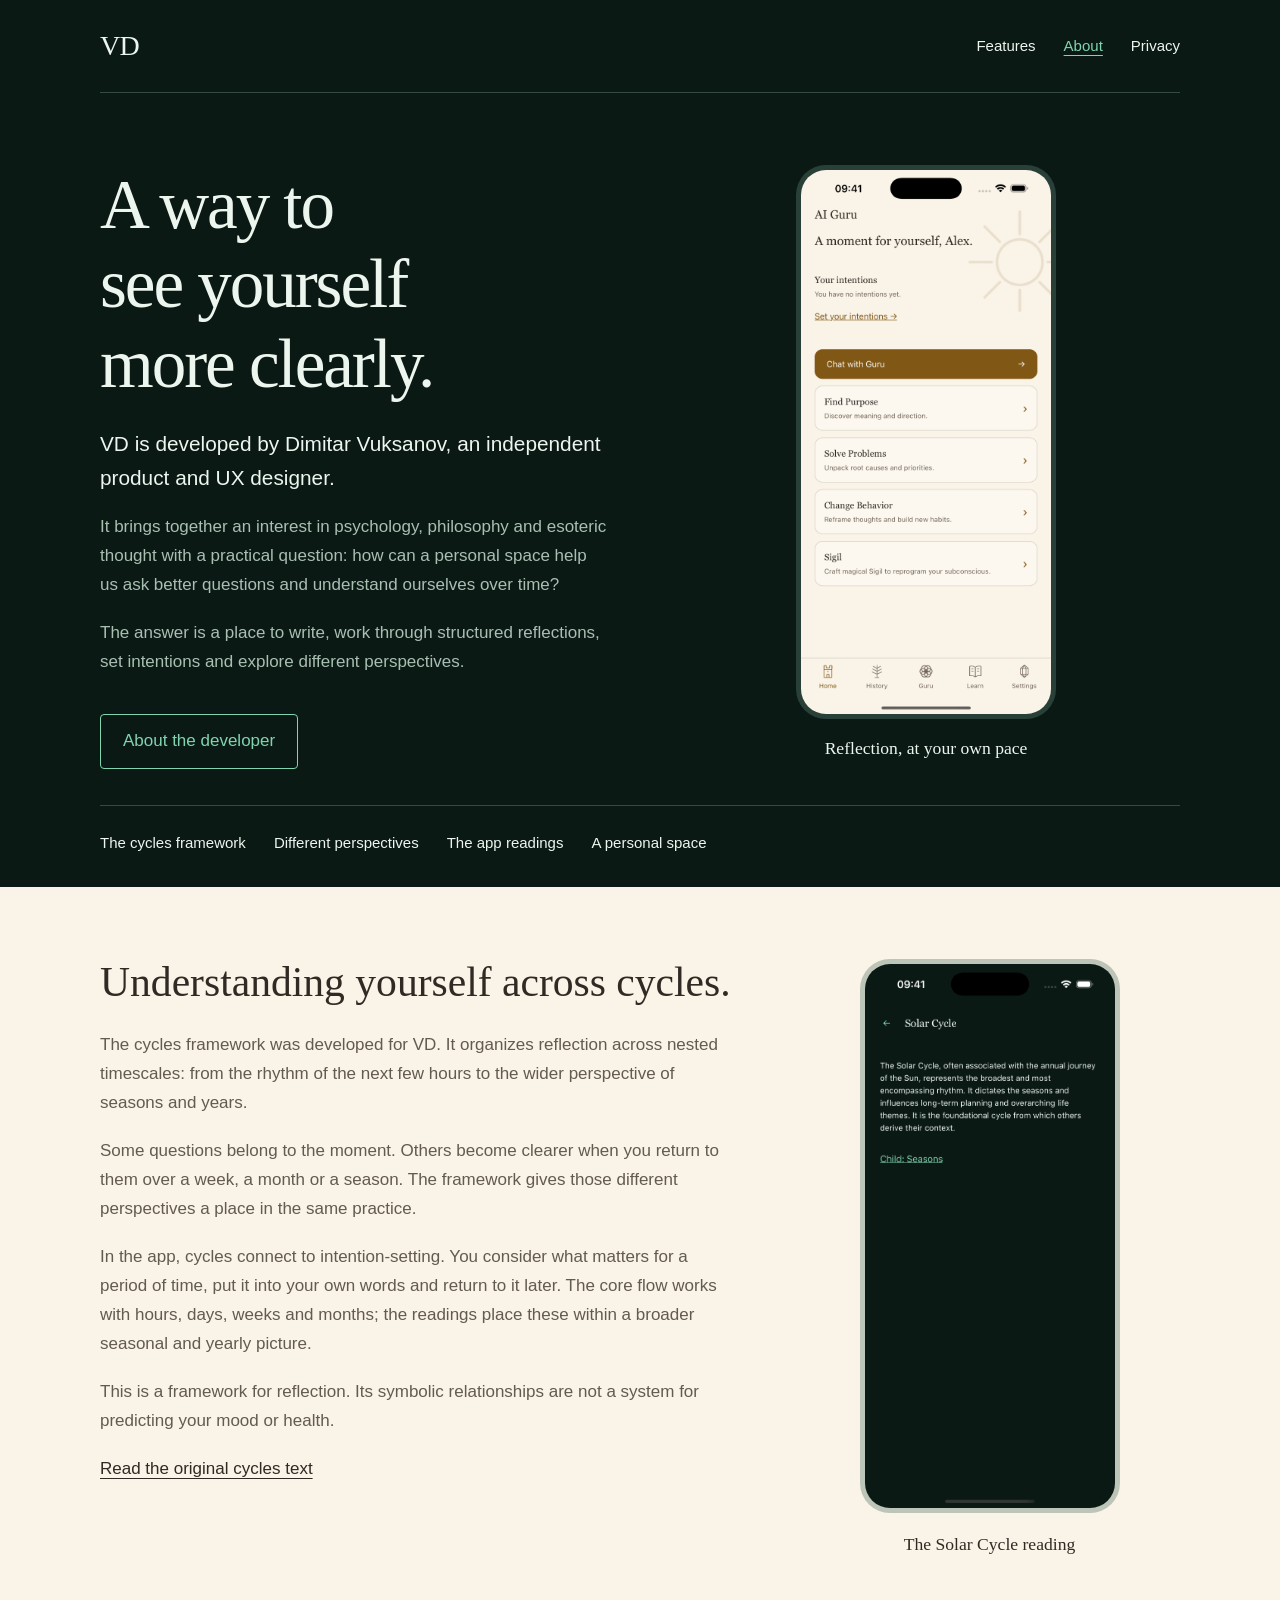
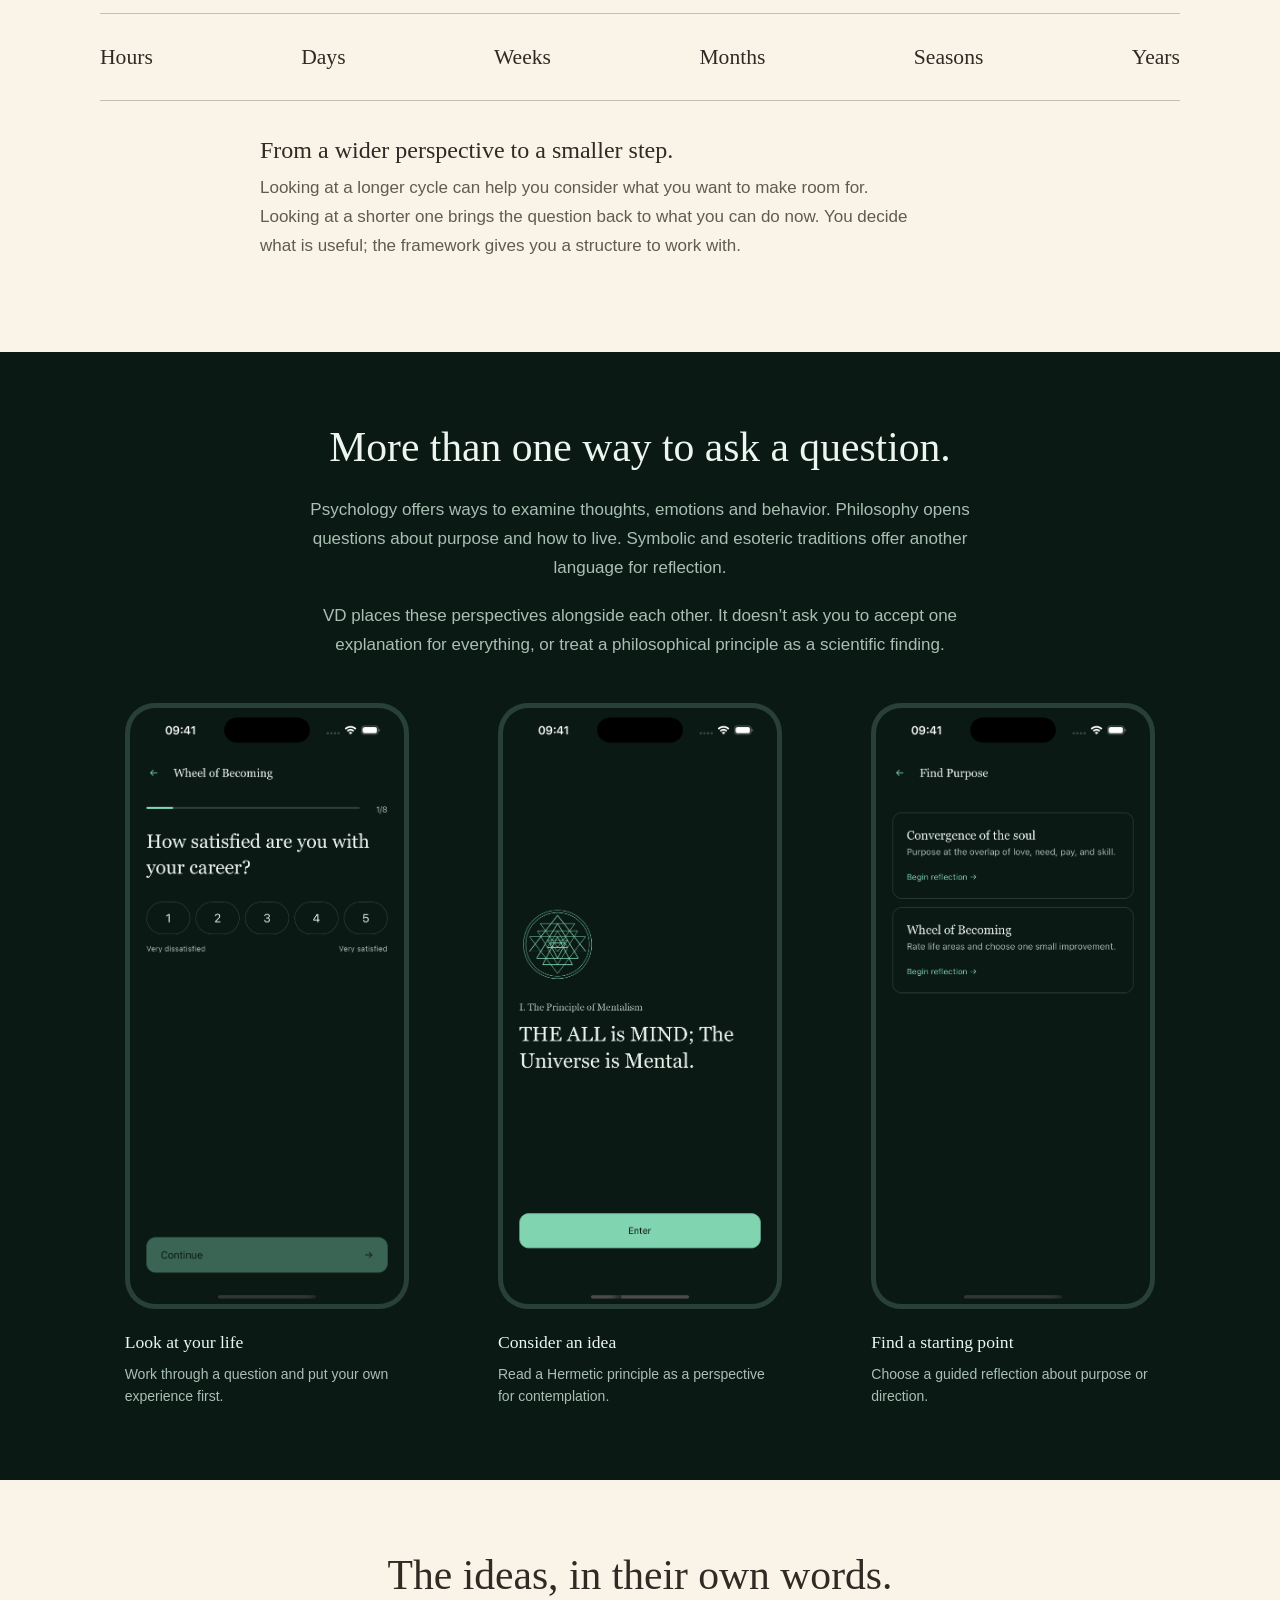
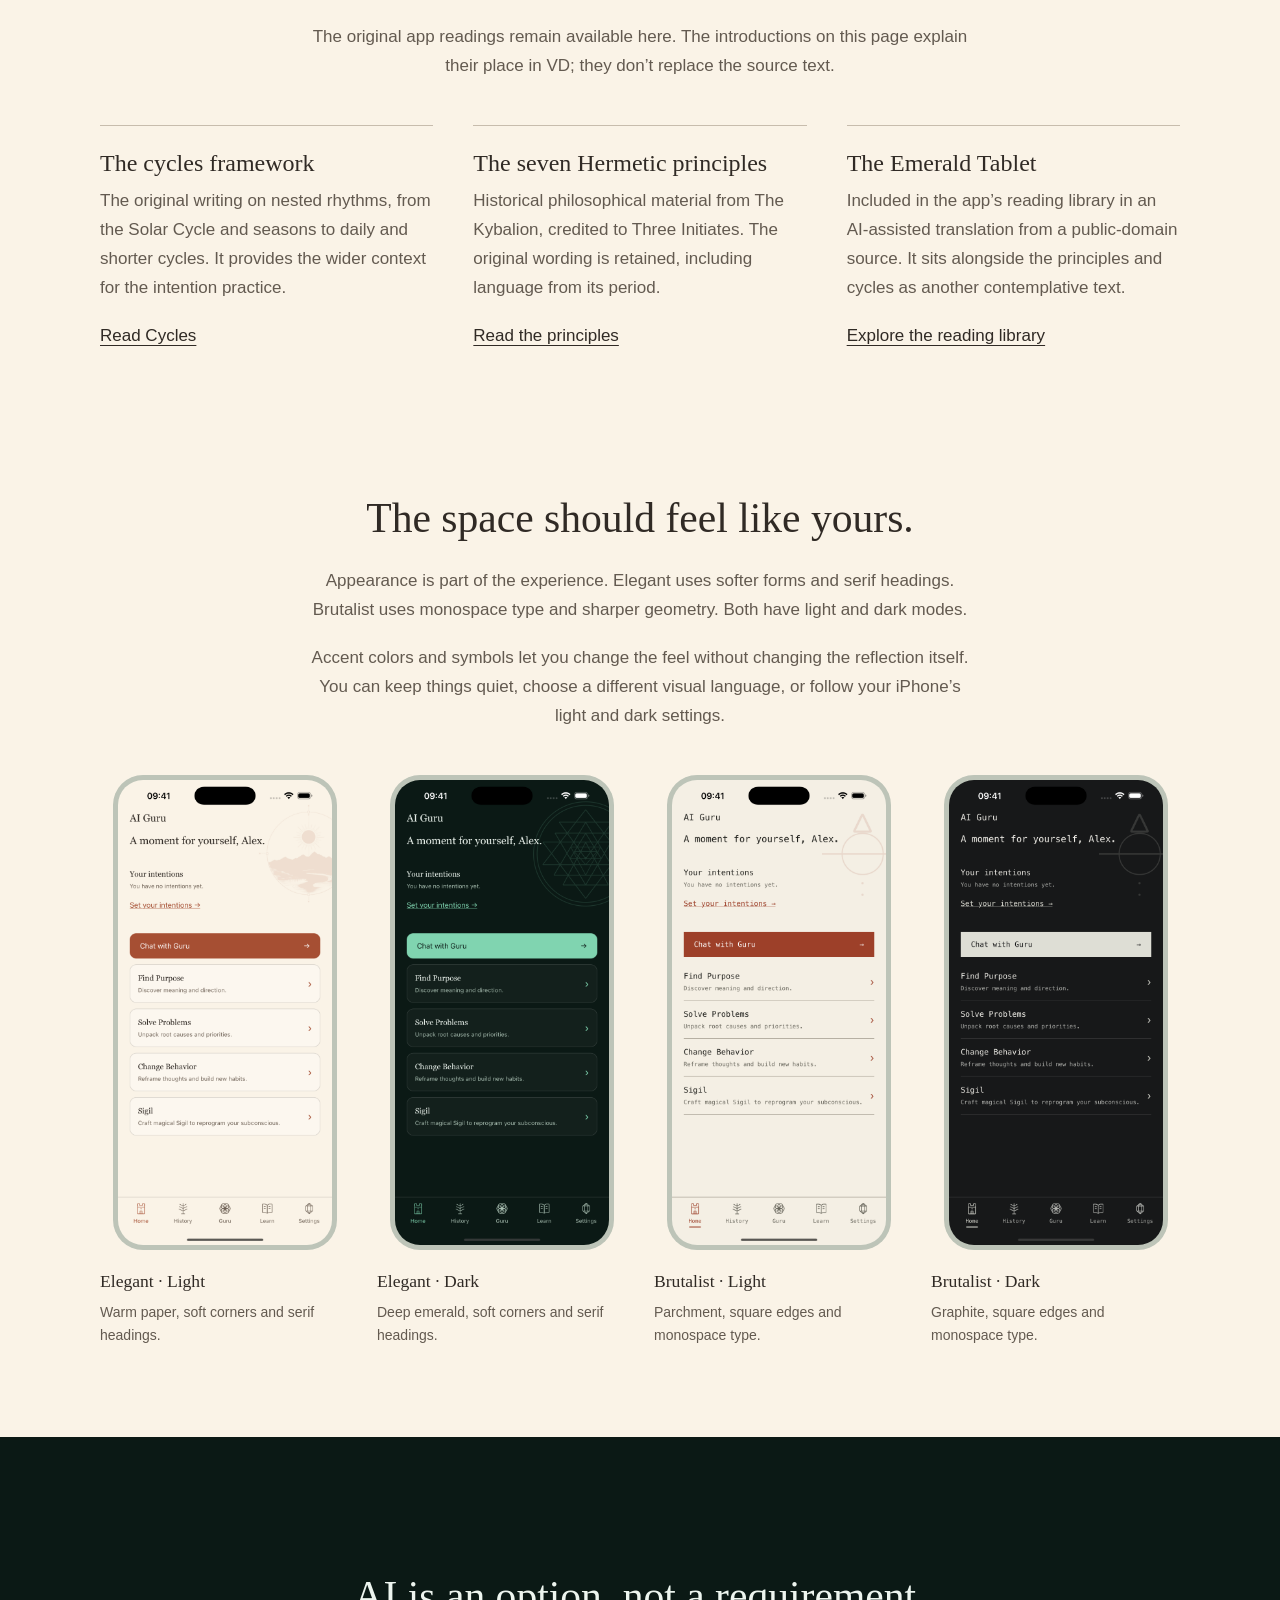
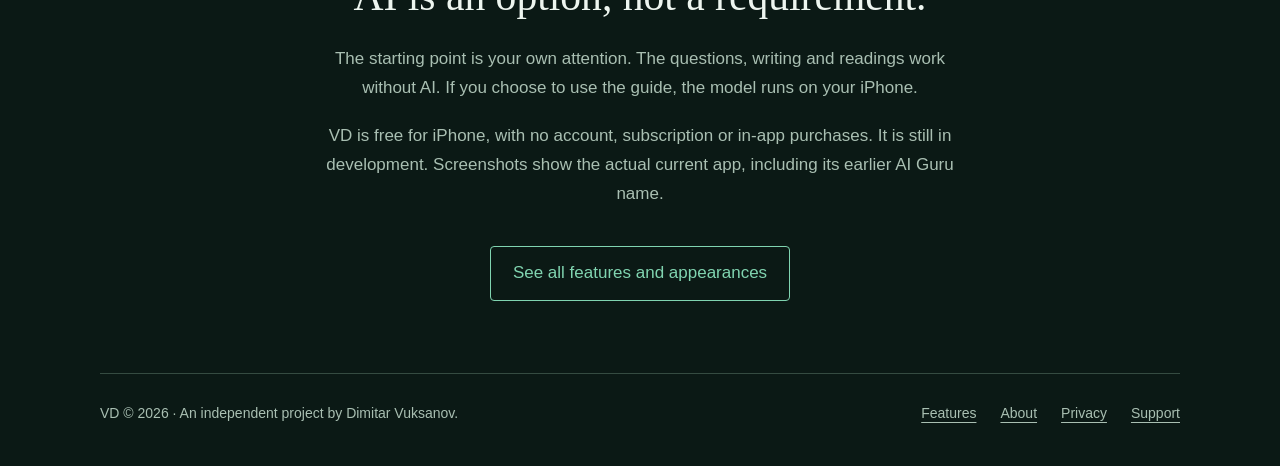
==== commit 3af04ed8: "Use paper background for About appearance gallery" ====
--- a/about/index.html
+++ b/about/index.html
@@ -3,4 +3,4 @@
 <section id="cycles" class="detail-paper"><div class="wrap"><div class="story-with-screens single-shot"><div><h2>Understanding yourself across cycles.</h2><p>The cycles framework was developed for VD. It organizes reflection across nested timescales: from the rhythm of the next few hours to the wider perspective of seasons and years.</p><p>Some questions belong to the moment. Others become clearer when you return to them over a week, a month or a season. The framework gives those different perspectives a place in the same practice.</p><p>In the app, cycles connect to intention-setting. You consider what matters for a period of time, put it into your own words and return to it later. The core flow works with hours, days, weeks and months; the readings place these within a broader seasonal and yearly picture.</p><p>This is a framework for reflection. Its symbolic relationships are not a system for predicting your mood or health.</p><a href="../readings/cycles/">Read the original cycles text</a></div><figure><div class="screenshot-stage"><a href="../screenshots/cycles.png" target="_blank" rel="noopener" aria-label="Open full-size screenshot: The Solar Cycle reading"><img src="../screenshots/cycles.png" width="1206" height="2622" loading="eager" alt="The Solar Cycle reading"></a></div><figcaption><h3>The Solar Cycle reading</h3></figcaption></figure></div><div class="cycle-scale" aria-label="Timescales in the cycles framework"><span>Hours</span><span>Days</span><span>Weeks</span><span>Months</span><span>Seasons</span><span>Years</span></div><div class="narrow-copy"><h3>From a wider perspective to a smaller step.</h3><p>Looking at a longer cycle can help you consider what you want to make room for. Looking at a shorter one brings the question back to what you can do now. You decide what is useful; the framework gives you a structure to work with.</p></div></div></section>
 <section id="perspectives" class="wrap detail-section"><div class="section-heading"><h2>More than one way to ask a question.</h2><p>Psychology offers ways to examine thoughts, emotions and behavior. Philosophy opens questions about purpose and how to live. Symbolic and esoteric traditions offer another language for reflection.</p><p>VD places these perspectives alongside each other. It doesn’t ask you to accept one explanation for everything, or treat a philosophical principle as a scientific finding.</p></div><div class="screenshot-gallery"><figure><div class="screenshot-stage"><a href="../screenshots/reflection.png" target="_blank" rel="noopener" aria-label="Open full-size screenshot: Look at your life"><img src="../screenshots/reflection.png" width="1206" height="2622" loading="eager" alt="Look at your life"></a></div><figcaption><h3>Look at your life</h3><p>Work through a question and put your own experience first.</p></figcaption></figure><figure><div class="screenshot-stage"><a href="../screenshots/principles.png" target="_blank" rel="noopener" aria-label="Open full-size screenshot: Consider an idea"><img src="../screenshots/principles.png" width="1206" height="2622" loading="eager" alt="Consider an idea"></a></div><figcaption><h3>Consider an idea</h3><p>Read a Hermetic principle as a perspective for contemplation.</p></figcaption></figure><figure><div class="screenshot-stage"><a href="../screenshots/purpose.png" target="_blank" rel="noopener" aria-label="Open full-size screenshot: Find a starting point"><img src="../screenshots/purpose.png" width="1206" height="2622" loading="eager" alt="Find a starting point"></a></div><figcaption><h3>Find a starting point</h3><p>Choose a guided reflection about purpose or direction.</p></figcaption></figure></div></section>
 <section id="readings" class="detail-paper"><div class="wrap"><div class="section-heading"><h2>The ideas, in their own words.</h2><p>The original app readings remain available here. The introductions on this page explain their place in VD; they don’t replace the source text.</p></div><div class="reading-links"><article><h3>The cycles framework</h3><p>The original writing on nested rhythms, from the Solar Cycle and seasons to daily and shorter cycles. It provides the wider context for the intention practice.</p><a href="../readings/cycles/">Read Cycles</a></article><article><h3>The seven Hermetic principles</h3><p>Historical philosophical material from The Kybalion, credited to Three Initiates. The original wording is retained, including language from its period.</p><a href="../readings/hermetic-principles/">Read the principles</a></article><article><h3>The Emerald Tablet</h3><p>Included in the app’s reading library in an AI-assisted translation from a public-domain source. It sits alongside the principles and cycles as another contemplative text.</p><a href="../features/#readings">Explore the reading library</a></article></div></div></section>
-<section id="personal-space" class="wrap detail-section"><div class="section-heading"><h2>The space should feel like yours.</h2><p>Appearance is part of the experience. Elegant uses softer forms and serif headings. Brutalist uses monospace type and sharper geometry. Both have light and dark modes.</p><p>Accent colors and symbols let you change the feel without changing the reflection itself. You can keep things quiet, choose a different visual language, or follow your iPhone’s light and dark settings.</p></div><div class="appearance-four"><figure><div class="screenshot-stage"><a href="../screenshots/appearance/elegant-light.png" target="_blank" rel="noopener" aria-label="Open full-size screenshot: Elegant · Light"><img src="../screenshots/appearance/elegant-light.png" width="1320" height="2868" loading="eager" alt="Elegant · Light"></a></div><figcaption><h3>Elegant · Light</h3><p>Warm paper, soft corners and serif headings.</p></figcaption></figure><figure><div class="screenshot-stage"><a href="../screenshots/appearance/elegant-dark.png" target="_blank" rel="noopener" aria-label="Open full-size screenshot: Elegant · Dark"><img src="../screenshots/appearance/elegant-dark.png" width="1320" height="2868" loading="eager" alt="Elegant · Dark"></a></div><figcaption><h3>Elegant · Dark</h3><p>Deep emerald, soft corners and serif headings.</p></figcaption></figure><figure><div class="screenshot-stage"><a href="../screenshots/appearance/brutalist-light.png" target="_blank" rel="noopener" aria-label="Open full-size screenshot: Brutalist · Light"><img src="../screenshots/appearance/brutalist-light.png" width="1320" height="2868" loading="eager" alt="Brutalist · Light"></a></div><figcaption><h3>Brutalist · Light</h3><p>Parchment, square edges and monospace type.</p></figcaption></figure><figure><div class="screenshot-stage"><a href="../screenshots/appearance/brutalist-dark.png" target="_blank" rel="noopener" aria-label="Open full-size screenshot: Brutalist · Dark"><img src="../screenshots/appearance/brutalist-dark.png" width="1320" height="2868" loading="eager" alt="Brutalist · Dark"></a></div><figcaption><h3>Brutalist · Dark</h3><p>Graphite, square edges and monospace type.</p></figcaption></figure></div><div class="about-ending"><h2>AI is an option, not a requirement.</h2><p>The starting point is your own attention. The questions, writing and readings work without AI. If you choose to use the guide, the model runs on your iPhone.</p><p>VD is free for iPhone, with no account, subscription or in-app purchases. It is still in development. Screenshots show the actual current app, including its earlier AI Guru name.</p><a class="action" href="../features/">See all features and appearances</a></div></section></main><div class="wrap"><footer><span>VD © 2026 · An independent project by Dimitar Vuksanov.</span><div><a href="../features/">Features</a><a href="../about/">About</a><a href="../privacy/">Privacy</a><a href="../support/">Support</a></div></footer></div></body></html>+<section id="personal-space" class="detail-paper"><div class="wrap"><div class="section-heading"><h2>The space should feel like yours.</h2><p>Appearance is part of the experience. Elegant uses softer forms and serif headings. Brutalist uses monospace type and sharper geometry. Both have light and dark modes.</p><p>Accent colors and symbols let you change the feel without changing the reflection itself. You can keep things quiet, choose a different visual language, or follow your iPhone’s light and dark settings.</p></div><div class="appearance-four"><figure><div class="screenshot-stage"><a href="../screenshots/appearance/elegant-light.png" target="_blank" rel="noopener" aria-label="Open full-size screenshot: Elegant · Light"><img src="../screenshots/appearance/elegant-light.png" width="1320" height="2868" loading="eager" alt="Elegant · Light"></a></div><figcaption><h3>Elegant · Light</h3><p>Warm paper, soft corners and serif headings.</p></figcaption></figure><figure><div class="screenshot-stage"><a href="../screenshots/appearance/elegant-dark.png" target="_blank" rel="noopener" aria-label="Open full-size screenshot: Elegant · Dark"><img src="../screenshots/appearance/elegant-dark.png" width="1320" height="2868" loading="eager" alt="Elegant · Dark"></a></div><figcaption><h3>Elegant · Dark</h3><p>Deep emerald, soft corners and serif headings.</p></figcaption></figure><figure><div class="screenshot-stage"><a href="../screenshots/appearance/brutalist-light.png" target="_blank" rel="noopener" aria-label="Open full-size screenshot: Brutalist · Light"><img src="../screenshots/appearance/brutalist-light.png" width="1320" height="2868" loading="eager" alt="Brutalist · Light"></a></div><figcaption><h3>Brutalist · Light</h3><p>Parchment, square edges and monospace type.</p></figcaption></figure><figure><div class="screenshot-stage"><a href="../screenshots/appearance/brutalist-dark.png" target="_blank" rel="noopener" aria-label="Open full-size screenshot: Brutalist · Dark"><img src="../screenshots/appearance/brutalist-dark.png" width="1320" height="2868" loading="eager" alt="Brutalist · Dark"></a></div><figcaption><h3>Brutalist · Dark</h3><p>Graphite, square edges and monospace type.</p></figcaption></figure></div></div></section><section class="wrap detail-section"><div class="about-ending"><h2>AI is an option, not a requirement.</h2><p>The starting point is your own attention. The questions, writing and readings work without AI. If you choose to use the guide, the model runs on your iPhone.</p><p>VD is free for iPhone, with no account, subscription or in-app purchases. It is still in development. Screenshots show the actual current app, including its earlier AI Guru name.</p><a class="action" href="../features/">See all features and appearances</a></div></section></main><div class="wrap"><footer><span>VD © 2026 · An independent project by Dimitar Vuksanov.</span><div><a href="../features/">Features</a><a href="../about/">About</a><a href="../privacy/">Privacy</a><a href="../support/">Support</a></div></footer></div></body></html>
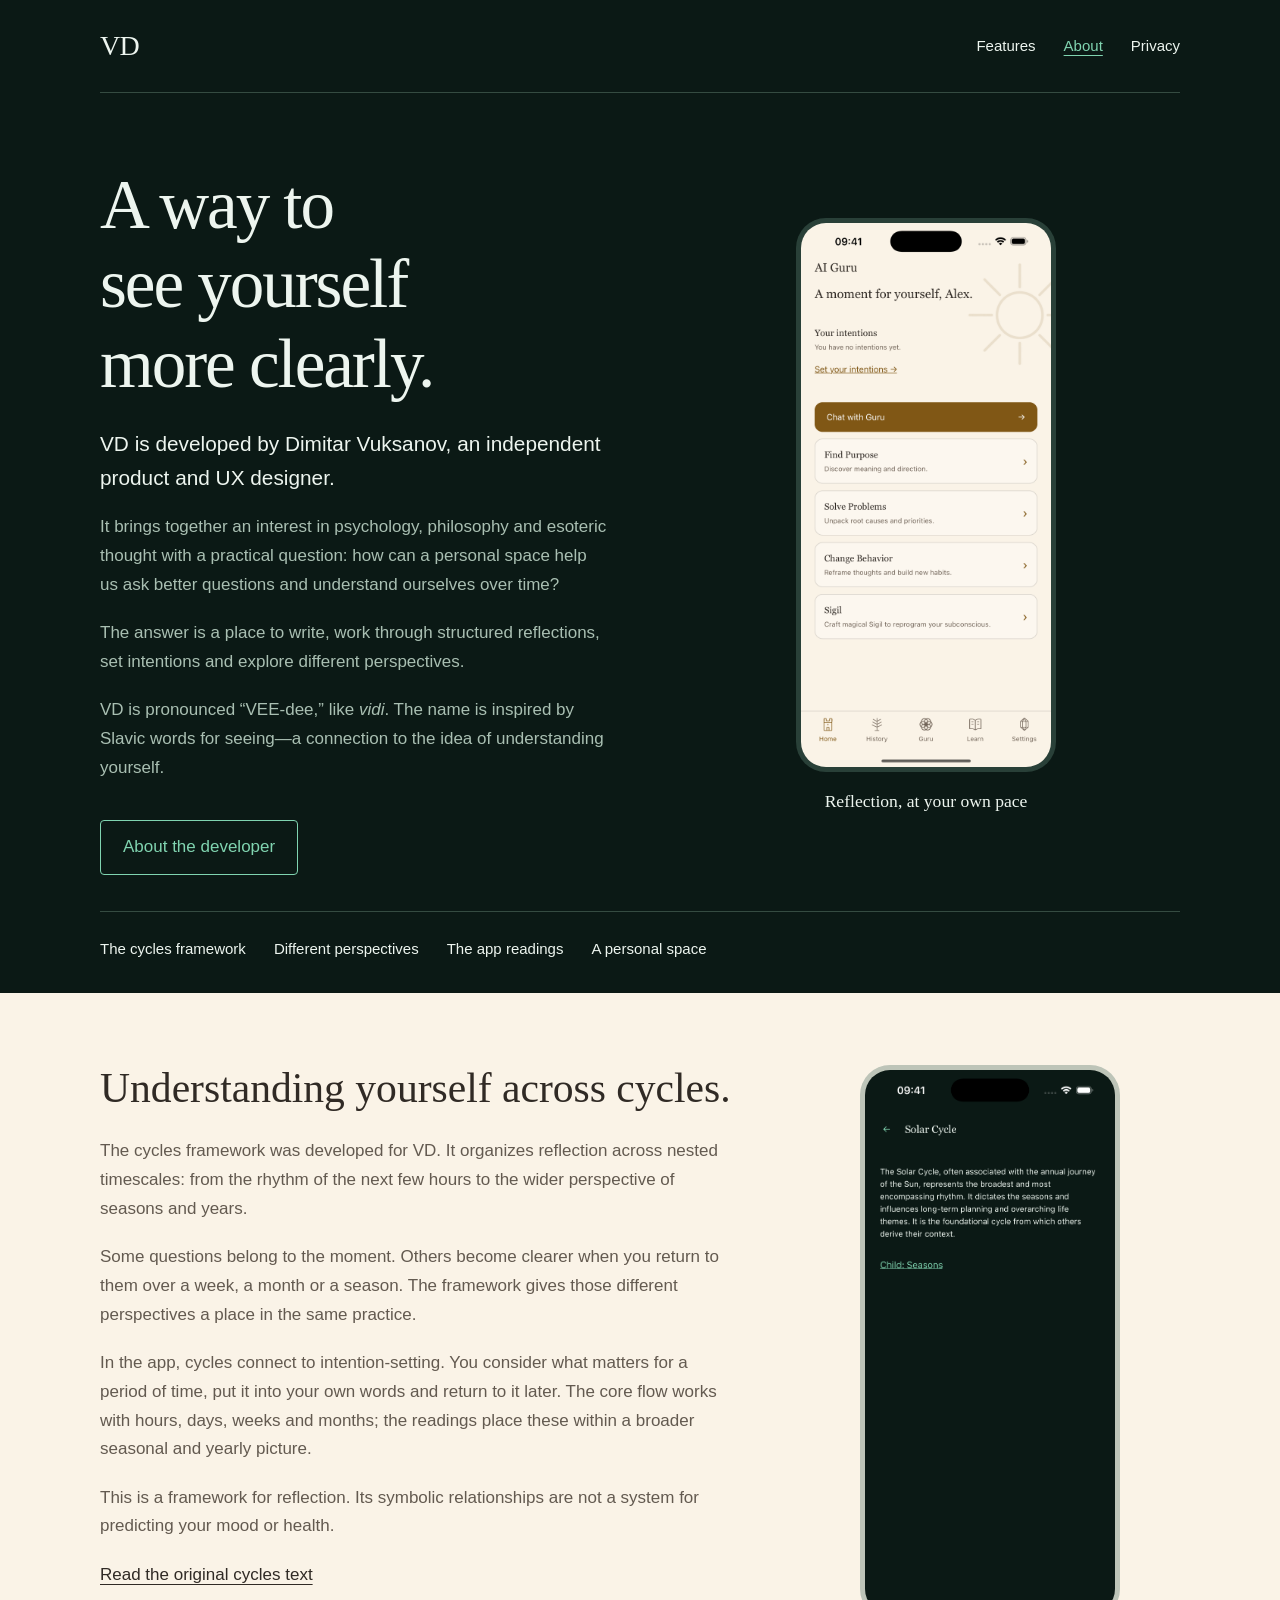
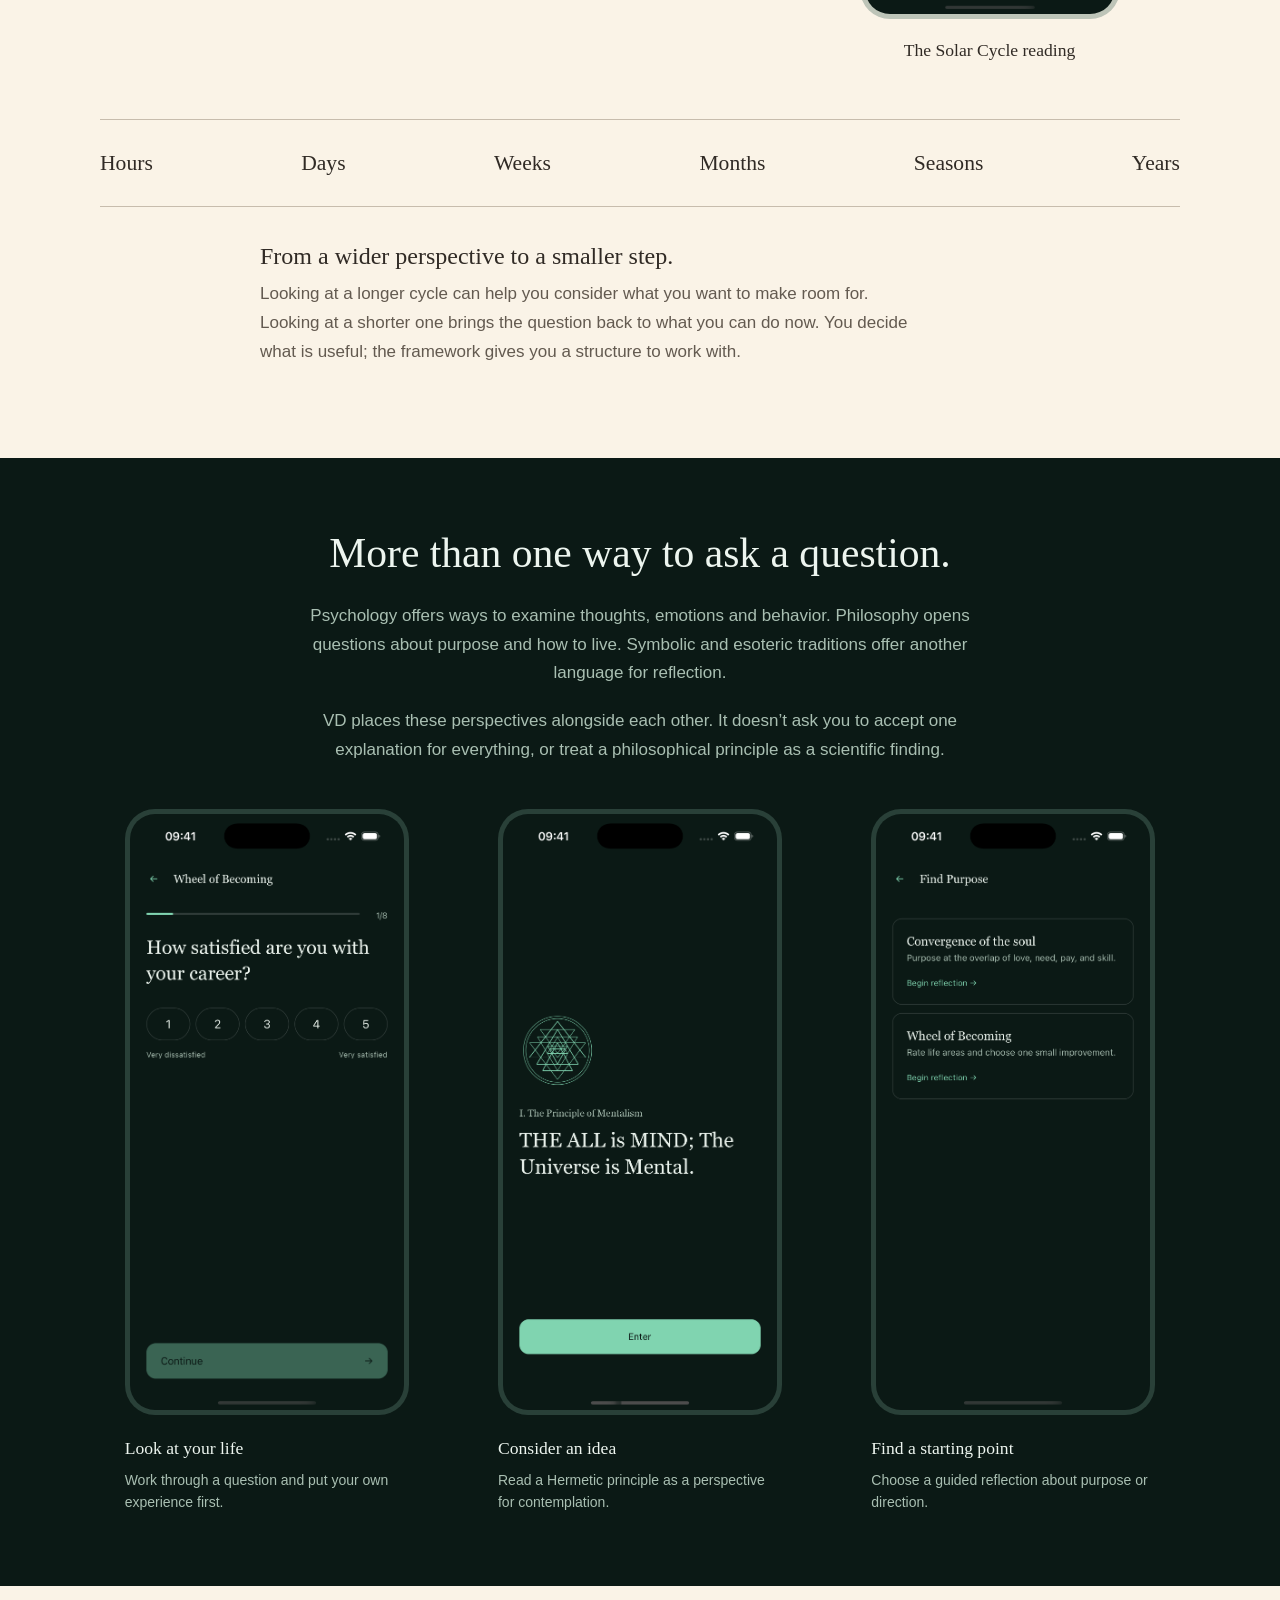
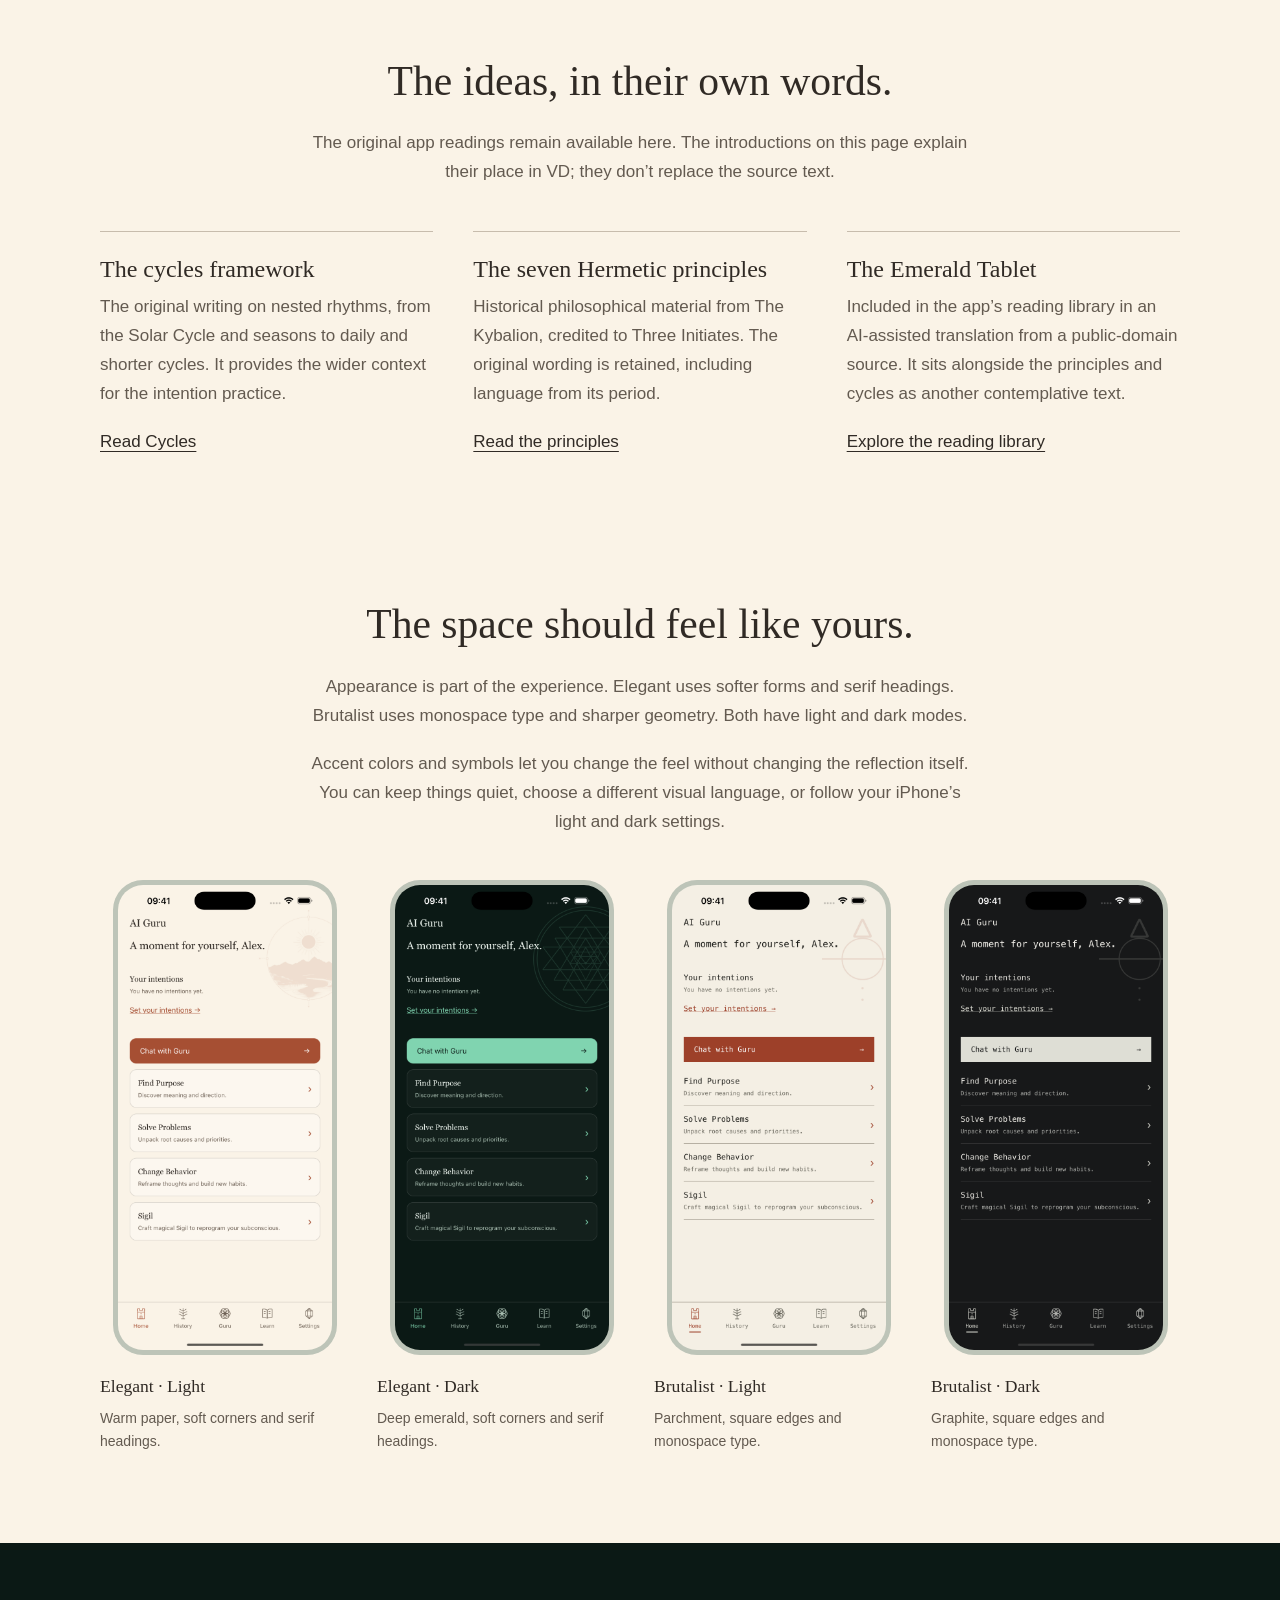
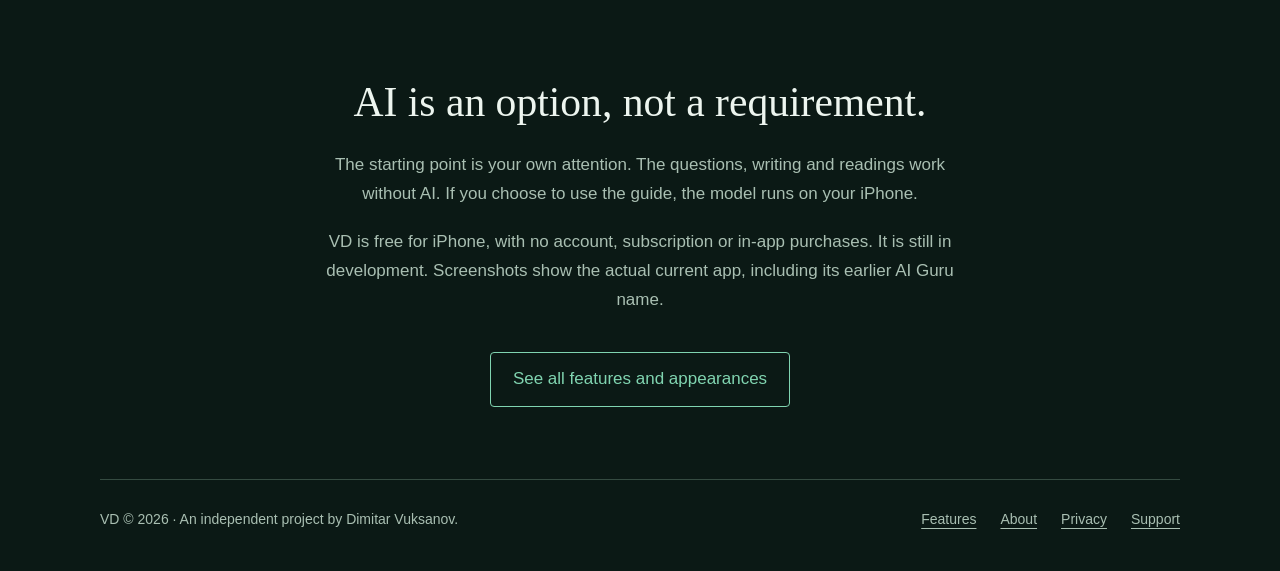
==== commit 695b4877: "Explain VD pronunciation and seeing inspiration" ====
--- a/about/index.html
+++ b/about/index.html
@@ -1,5 +1,5 @@
 <!doctype html><html lang="en"><head><meta charset="utf-8"><meta name="viewport" content="width=device-width,initial-scale=1"><meta name="robots" content="noindex,nofollow"><title>About VD — Cycles and reflection</title><meta name="description" content="The ideas behind VD, and how its cycles framework, psychology, philosophy and esoteric traditions shape the app."><link rel="stylesheet" href="../style.css?v=vd-details-20261028"></head><body class="detail-page"><a class="skip" href="#main">Skip to content</a><div class="wrap"><header><a class="brand" href="../" aria-label="VD home">VD</a><nav aria-label="Main"><a href="../features/">Features</a><a href="../about/" aria-current="page">About</a><a href="../privacy/">Privacy</a></nav></header></div><main id="main">
-<div class="wrap"><section class="detail-hero about-hero"><div><h1>A way to see yourself more clearly.</h1><p class="detail-lead">VD is developed by Dimitar Vuksanov, an independent product and UX designer.</p><p>It brings together an interest in psychology, philosophy and esoteric thought with a practical question: how can a personal space help us ask better questions and understand ourselves over time?</p><p>The answer is a place to write, work through structured reflections, set intentions and explore different perspectives.</p><a class="action" href="https://vuksanov.com">About the developer</a></div><figure><div class="screenshot-stage"><a href="../screenshots/appearance/amber-sun.png" target="_blank" rel="noopener" aria-label="Open full-size screenshot: Reflection, at your own pace"><img src="../screenshots/appearance/amber-sun.png" width="1320" height="2868" loading="eager" alt="Reflection, at your own pace"></a></div><figcaption><span class="shot-title">Reflection, at your own pace</span></figcaption></figure></section><nav class="section-links" aria-label="On this page"><a href="#cycles">The cycles framework</a><a href="#perspectives">Different perspectives</a><a href="#readings">The app readings</a><a href="#personal-space">A personal space</a></nav></div>
+<div class="wrap"><section class="detail-hero about-hero"><div><h1>A way to see yourself more clearly.</h1><p class="detail-lead">VD is developed by Dimitar Vuksanov, an independent product and UX designer.</p><p>It brings together an interest in psychology, philosophy and esoteric thought with a practical question: how can a personal space help us ask better questions and understand ourselves over time?</p><p>The answer is a place to write, work through structured reflections, set intentions and explore different perspectives.</p><p>VD is pronounced “VEE-dee,” like <em>vidi</em>. The name is inspired by Slavic words for seeing—a connection to the idea of understanding yourself.</p><a class="action" href="https://vuksanov.com">About the developer</a></div><figure><div class="screenshot-stage"><a href="../screenshots/appearance/amber-sun.png" target="_blank" rel="noopener" aria-label="Open full-size screenshot: Reflection, at your own pace"><img src="../screenshots/appearance/amber-sun.png" width="1320" height="2868" loading="eager" alt="Reflection, at your own pace"></a></div><figcaption><span class="shot-title">Reflection, at your own pace</span></figcaption></figure></section><nav class="section-links" aria-label="On this page"><a href="#cycles">The cycles framework</a><a href="#perspectives">Different perspectives</a><a href="#readings">The app readings</a><a href="#personal-space">A personal space</a></nav></div>
 <section id="cycles" class="detail-paper"><div class="wrap"><div class="story-with-screens single-shot"><div><h2>Understanding yourself across cycles.</h2><p>The cycles framework was developed for VD. It organizes reflection across nested timescales: from the rhythm of the next few hours to the wider perspective of seasons and years.</p><p>Some questions belong to the moment. Others become clearer when you return to them over a week, a month or a season. The framework gives those different perspectives a place in the same practice.</p><p>In the app, cycles connect to intention-setting. You consider what matters for a period of time, put it into your own words and return to it later. The core flow works with hours, days, weeks and months; the readings place these within a broader seasonal and yearly picture.</p><p>This is a framework for reflection. Its symbolic relationships are not a system for predicting your mood or health.</p><a href="../readings/cycles/">Read the original cycles text</a></div><figure><div class="screenshot-stage"><a href="../screenshots/cycles.png" target="_blank" rel="noopener" aria-label="Open full-size screenshot: The Solar Cycle reading"><img src="../screenshots/cycles.png" width="1206" height="2622" loading="eager" alt="The Solar Cycle reading"></a></div><figcaption><h3>The Solar Cycle reading</h3></figcaption></figure></div><div class="cycle-scale" aria-label="Timescales in the cycles framework"><span>Hours</span><span>Days</span><span>Weeks</span><span>Months</span><span>Seasons</span><span>Years</span></div><div class="narrow-copy"><h3>From a wider perspective to a smaller step.</h3><p>Looking at a longer cycle can help you consider what you want to make room for. Looking at a shorter one brings the question back to what you can do now. You decide what is useful; the framework gives you a structure to work with.</p></div></div></section>
 <section id="perspectives" class="wrap detail-section"><div class="section-heading"><h2>More than one way to ask a question.</h2><p>Psychology offers ways to examine thoughts, emotions and behavior. Philosophy opens questions about purpose and how to live. Symbolic and esoteric traditions offer another language for reflection.</p><p>VD places these perspectives alongside each other. It doesn’t ask you to accept one explanation for everything, or treat a philosophical principle as a scientific finding.</p></div><div class="screenshot-gallery"><figure><div class="screenshot-stage"><a href="../screenshots/reflection.png" target="_blank" rel="noopener" aria-label="Open full-size screenshot: Look at your life"><img src="../screenshots/reflection.png" width="1206" height="2622" loading="eager" alt="Look at your life"></a></div><figcaption><h3>Look at your life</h3><p>Work through a question and put your own experience first.</p></figcaption></figure><figure><div class="screenshot-stage"><a href="../screenshots/principles.png" target="_blank" rel="noopener" aria-label="Open full-size screenshot: Consider an idea"><img src="../screenshots/principles.png" width="1206" height="2622" loading="eager" alt="Consider an idea"></a></div><figcaption><h3>Consider an idea</h3><p>Read a Hermetic principle as a perspective for contemplation.</p></figcaption></figure><figure><div class="screenshot-stage"><a href="../screenshots/purpose.png" target="_blank" rel="noopener" aria-label="Open full-size screenshot: Find a starting point"><img src="../screenshots/purpose.png" width="1206" height="2622" loading="eager" alt="Find a starting point"></a></div><figcaption><h3>Find a starting point</h3><p>Choose a guided reflection about purpose or direction.</p></figcaption></figure></div></section>
 <section id="readings" class="detail-paper"><div class="wrap"><div class="section-heading"><h2>The ideas, in their own words.</h2><p>The original app readings remain available here. The introductions on this page explain their place in VD; they don’t replace the source text.</p></div><div class="reading-links"><article><h3>The cycles framework</h3><p>The original writing on nested rhythms, from the Solar Cycle and seasons to daily and shorter cycles. It provides the wider context for the intention practice.</p><a href="../readings/cycles/">Read Cycles</a></article><article><h3>The seven Hermetic principles</h3><p>Historical philosophical material from The Kybalion, credited to Three Initiates. The original wording is retained, including language from its period.</p><a href="../readings/hermetic-principles/">Read the principles</a></article><article><h3>The Emerald Tablet</h3><p>Included in the app’s reading library in an AI-assisted translation from a public-domain source. It sits alongside the principles and cycles as another contemplative text.</p><a href="../features/#readings">Explore the reading library</a></article></div></div></section>
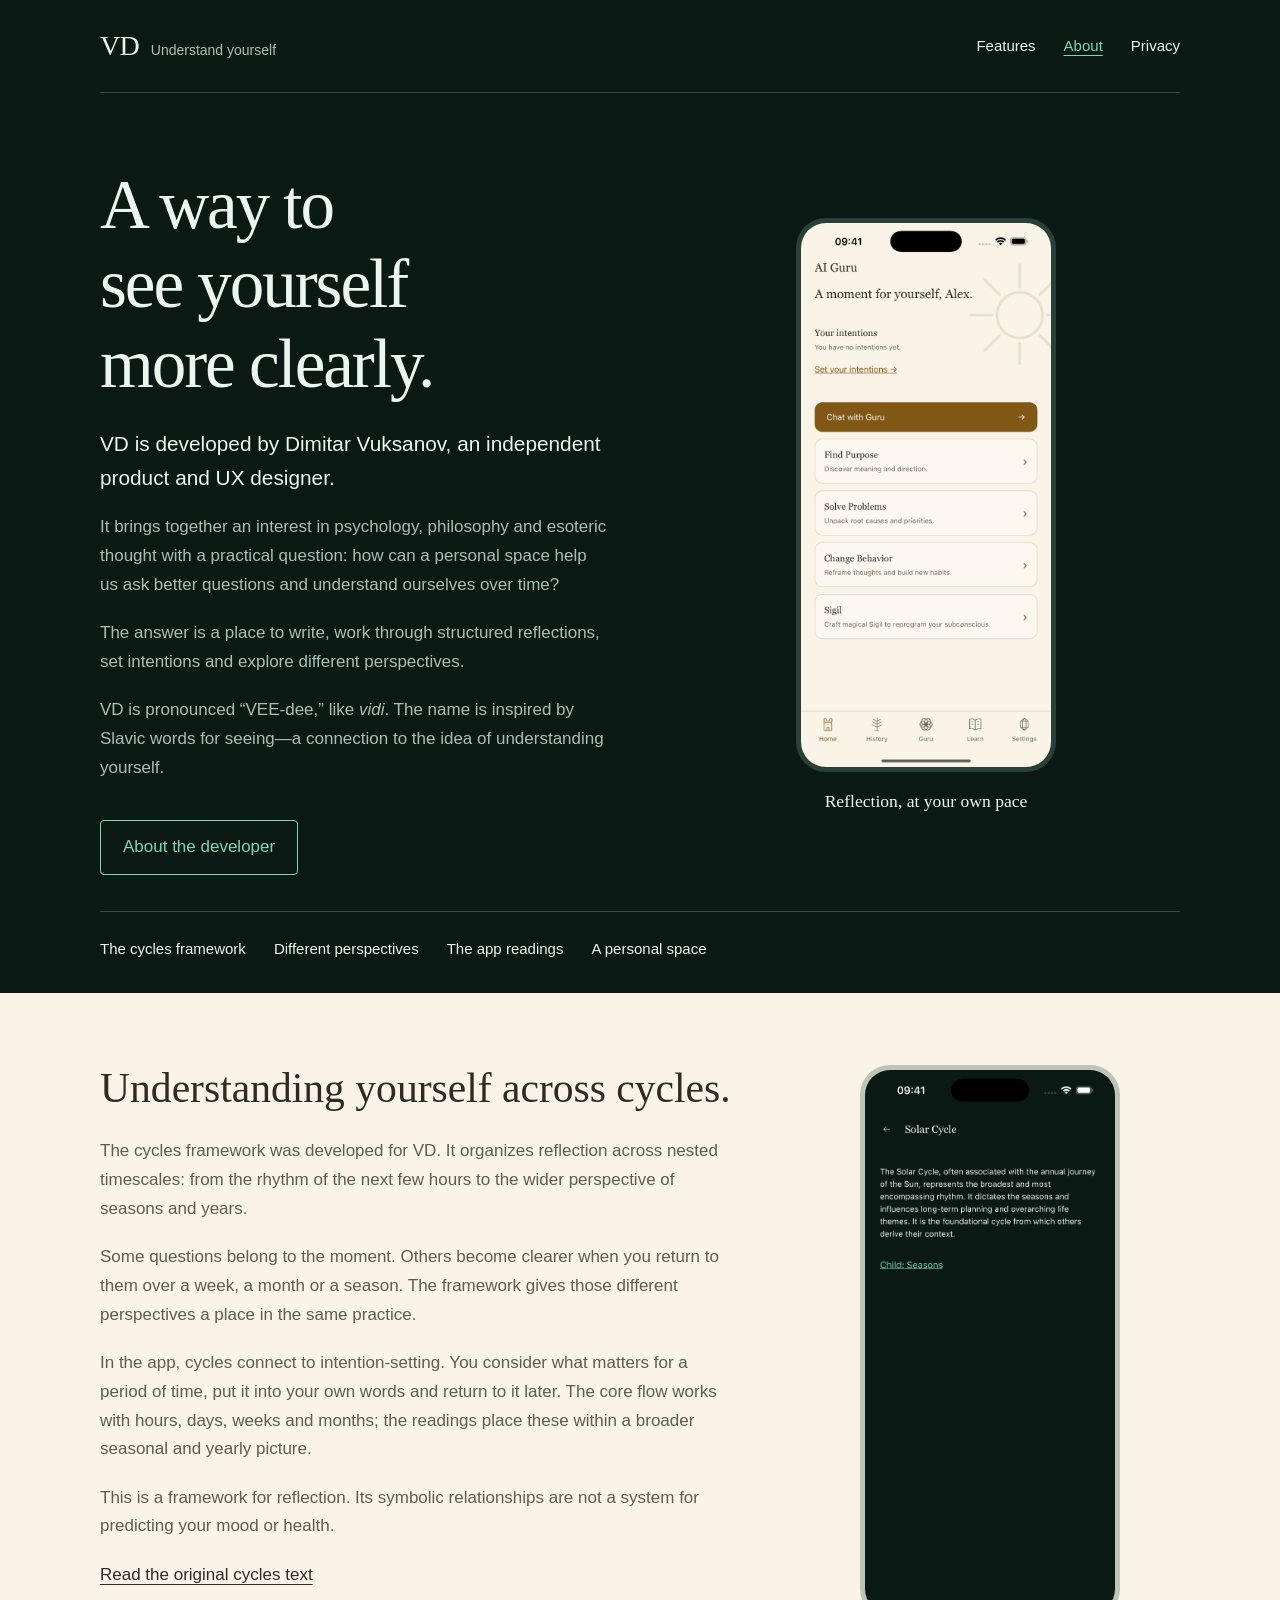
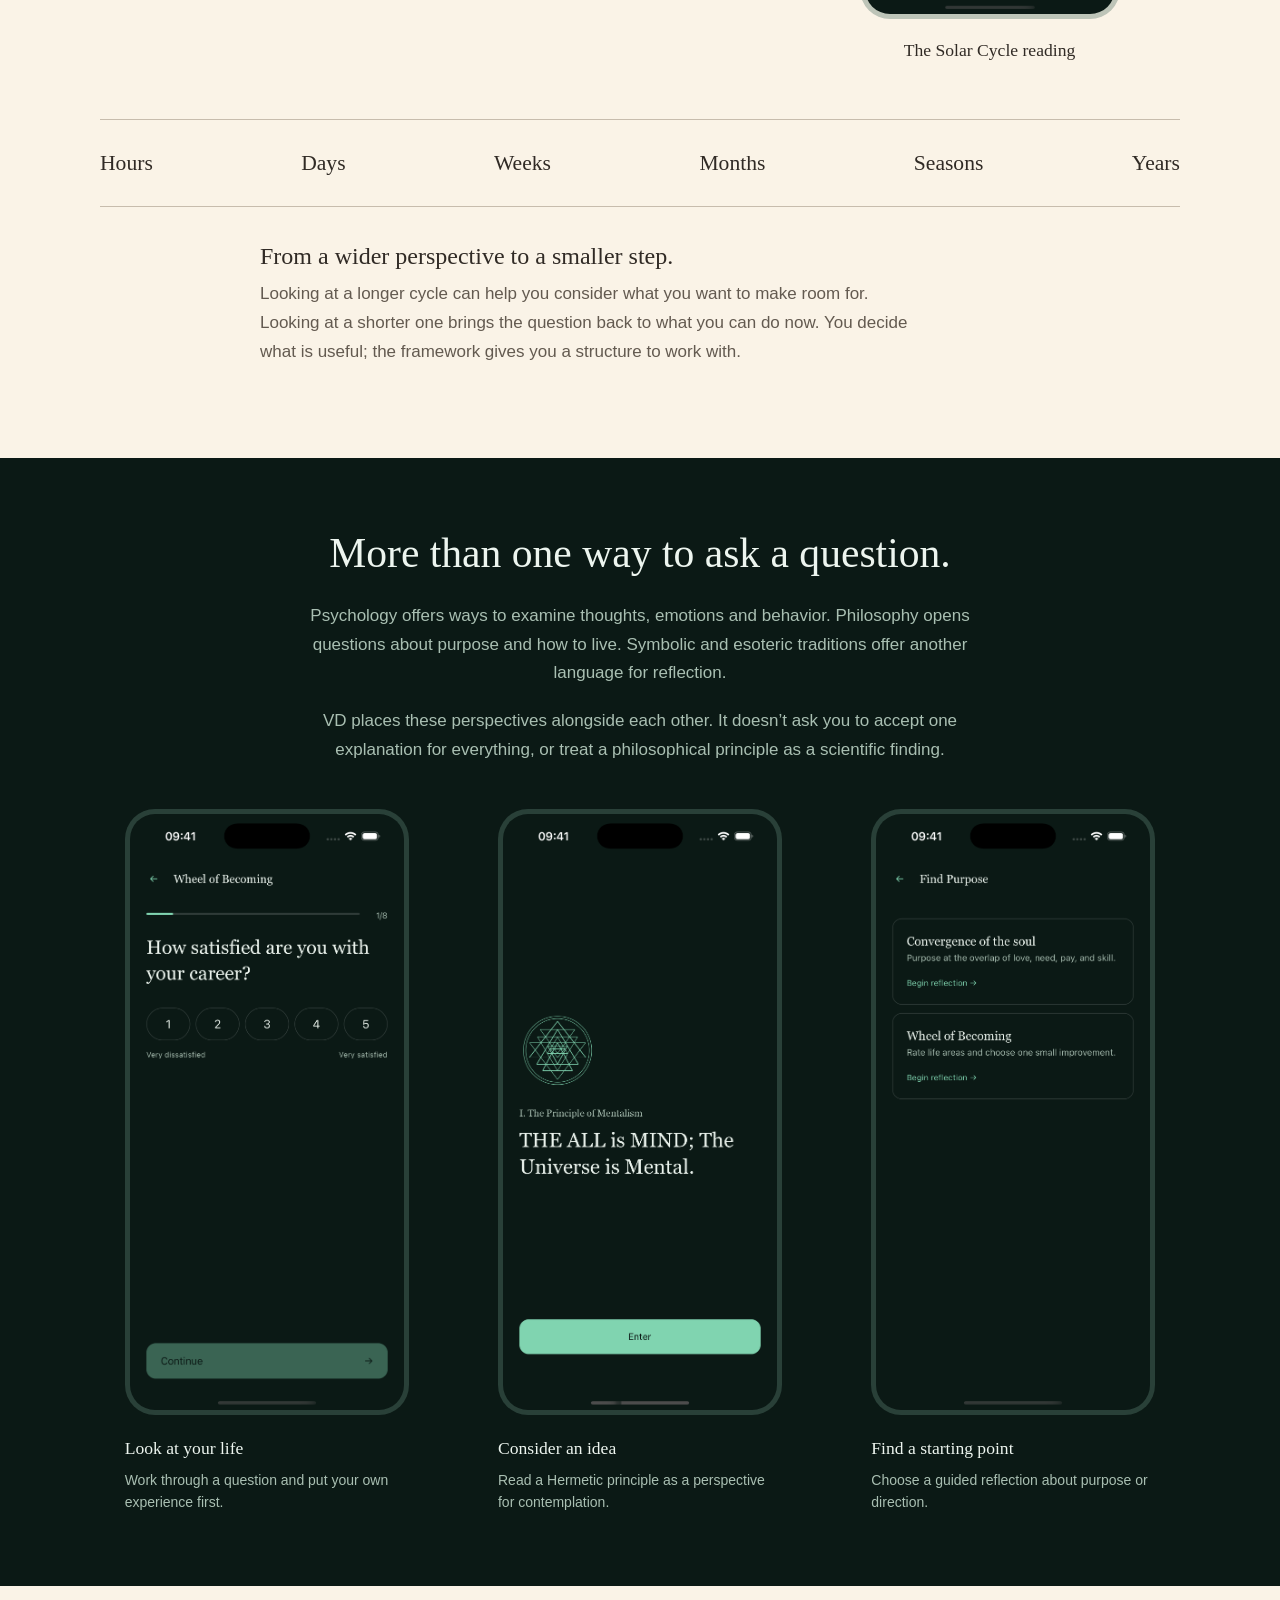
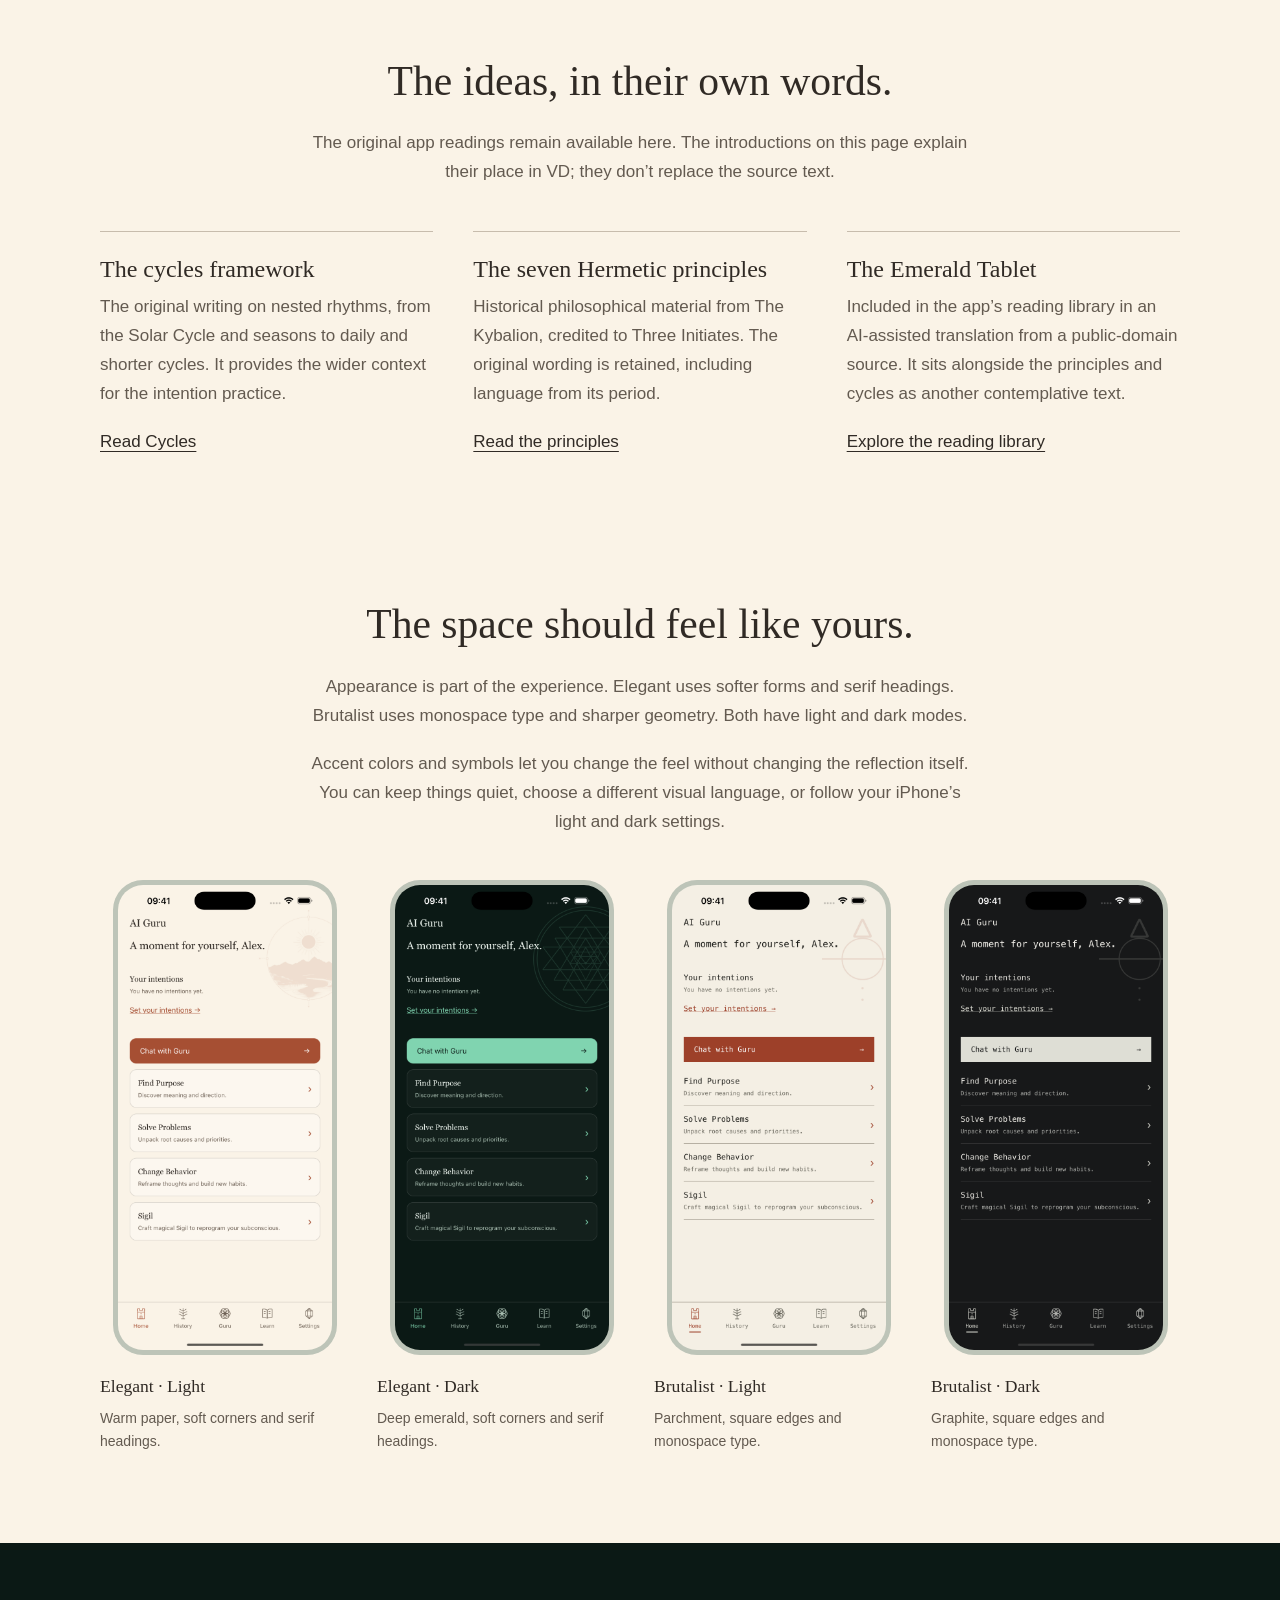
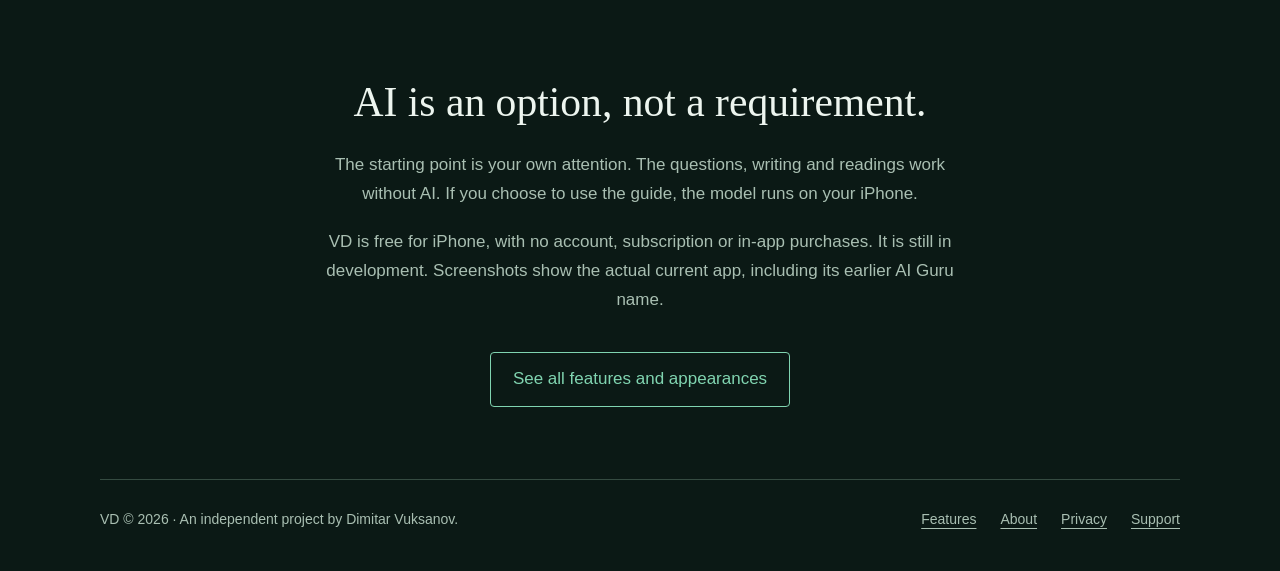
==== commit b371404a: "Add Understand yourself to VD navigation branding" ====
--- a/about/index.html
+++ b/about/index.html
@@ -1,4 +1,4 @@
-<!doctype html><html lang="en"><head><meta charset="utf-8"><meta name="viewport" content="width=device-width,initial-scale=1"><meta name="robots" content="noindex,nofollow"><title>About VD — Cycles and reflection</title><meta name="description" content="The ideas behind VD, and how its cycles framework, psychology, philosophy and esoteric traditions shape the app."><link rel="stylesheet" href="../style.css?v=vd-details-20261028"></head><body class="detail-page"><a class="skip" href="#main">Skip to content</a><div class="wrap"><header><a class="brand" href="../" aria-label="VD home">VD</a><nav aria-label="Main"><a href="../features/">Features</a><a href="../about/" aria-current="page">About</a><a href="../privacy/">Privacy</a></nav></header></div><main id="main">
+<!doctype html><html lang="en"><head><meta charset="utf-8"><meta name="viewport" content="width=device-width,initial-scale=1"><meta name="robots" content="noindex,nofollow"><title>About VD — Cycles and reflection</title><meta name="description" content="The ideas behind VD, and how its cycles framework, psychology, philosophy and esoteric traditions shape the app."><link rel="stylesheet" href="../style.css?v=vd-nav-20261028"></head><body class="detail-page"><a class="skip" href="#main">Skip to content</a><div class="wrap"><header><a class="brand" href="../" aria-label="VD home">VD <span>Understand yourself</span></a><nav aria-label="Main"><a href="../features/">Features</a><a href="../about/" aria-current="page">About</a><a href="../privacy/">Privacy</a></nav></header></div><main id="main">
 <div class="wrap"><section class="detail-hero about-hero"><div><h1>A way to see yourself more clearly.</h1><p class="detail-lead">VD is developed by Dimitar Vuksanov, an independent product and UX designer.</p><p>It brings together an interest in psychology, philosophy and esoteric thought with a practical question: how can a personal space help us ask better questions and understand ourselves over time?</p><p>The answer is a place to write, work through structured reflections, set intentions and explore different perspectives.</p><p>VD is pronounced “VEE-dee,” like <em>vidi</em>. The name is inspired by Slavic words for seeing—a connection to the idea of understanding yourself.</p><a class="action" href="https://vuksanov.com">About the developer</a></div><figure><div class="screenshot-stage"><a href="../screenshots/appearance/amber-sun.png" target="_blank" rel="noopener" aria-label="Open full-size screenshot: Reflection, at your own pace"><img src="../screenshots/appearance/amber-sun.png" width="1320" height="2868" loading="eager" alt="Reflection, at your own pace"></a></div><figcaption><span class="shot-title">Reflection, at your own pace</span></figcaption></figure></section><nav class="section-links" aria-label="On this page"><a href="#cycles">The cycles framework</a><a href="#perspectives">Different perspectives</a><a href="#readings">The app readings</a><a href="#personal-space">A personal space</a></nav></div>
 <section id="cycles" class="detail-paper"><div class="wrap"><div class="story-with-screens single-shot"><div><h2>Understanding yourself across cycles.</h2><p>The cycles framework was developed for VD. It organizes reflection across nested timescales: from the rhythm of the next few hours to the wider perspective of seasons and years.</p><p>Some questions belong to the moment. Others become clearer when you return to them over a week, a month or a season. The framework gives those different perspectives a place in the same practice.</p><p>In the app, cycles connect to intention-setting. You consider what matters for a period of time, put it into your own words and return to it later. The core flow works with hours, days, weeks and months; the readings place these within a broader seasonal and yearly picture.</p><p>This is a framework for reflection. Its symbolic relationships are not a system for predicting your mood or health.</p><a href="../readings/cycles/">Read the original cycles text</a></div><figure><div class="screenshot-stage"><a href="../screenshots/cycles.png" target="_blank" rel="noopener" aria-label="Open full-size screenshot: The Solar Cycle reading"><img src="../screenshots/cycles.png" width="1206" height="2622" loading="eager" alt="The Solar Cycle reading"></a></div><figcaption><h3>The Solar Cycle reading</h3></figcaption></figure></div><div class="cycle-scale" aria-label="Timescales in the cycles framework"><span>Hours</span><span>Days</span><span>Weeks</span><span>Months</span><span>Seasons</span><span>Years</span></div><div class="narrow-copy"><h3>From a wider perspective to a smaller step.</h3><p>Looking at a longer cycle can help you consider what you want to make room for. Looking at a shorter one brings the question back to what you can do now. You decide what is useful; the framework gives you a structure to work with.</p></div></div></section>
 <section id="perspectives" class="wrap detail-section"><div class="section-heading"><h2>More than one way to ask a question.</h2><p>Psychology offers ways to examine thoughts, emotions and behavior. Philosophy opens questions about purpose and how to live. Symbolic and esoteric traditions offer another language for reflection.</p><p>VD places these perspectives alongside each other. It doesn’t ask you to accept one explanation for everything, or treat a philosophical principle as a scientific finding.</p></div><div class="screenshot-gallery"><figure><div class="screenshot-stage"><a href="../screenshots/reflection.png" target="_blank" rel="noopener" aria-label="Open full-size screenshot: Look at your life"><img src="../screenshots/reflection.png" width="1206" height="2622" loading="eager" alt="Look at your life"></a></div><figcaption><h3>Look at your life</h3><p>Work through a question and put your own experience first.</p></figcaption></figure><figure><div class="screenshot-stage"><a href="../screenshots/principles.png" target="_blank" rel="noopener" aria-label="Open full-size screenshot: Consider an idea"><img src="../screenshots/principles.png" width="1206" height="2622" loading="eager" alt="Consider an idea"></a></div><figcaption><h3>Consider an idea</h3><p>Read a Hermetic principle as a perspective for contemplation.</p></figcaption></figure><figure><div class="screenshot-stage"><a href="../screenshots/purpose.png" target="_blank" rel="noopener" aria-label="Open full-size screenshot: Find a starting point"><img src="../screenshots/purpose.png" width="1206" height="2622" loading="eager" alt="Find a starting point"></a></div><figcaption><h3>Find a starting point</h3><p>Choose a guided reflection about purpose or direction.</p></figcaption></figure></div></section>
--- a/style.css
+++ b/style.css
@@ -117,3 +117,5 @@
 .detail-page .screenshot-stage>a{display:block;line-height:0;border-radius:inherit}
 .detail-page .action:hover{background:var(--accent);color:var(--bg)}
 @media(max-width:700px){.detail-page .shot-title{font-size:1rem}}
+
+.brand{display:inline-flex;align-items:baseline;gap:12px;white-space:nowrap}.brand>span{font:400 .875rem/1.4 -apple-system,BlinkMacSystemFont,"Segoe UI",sans-serif;letter-spacing:0;color:var(--muted)}
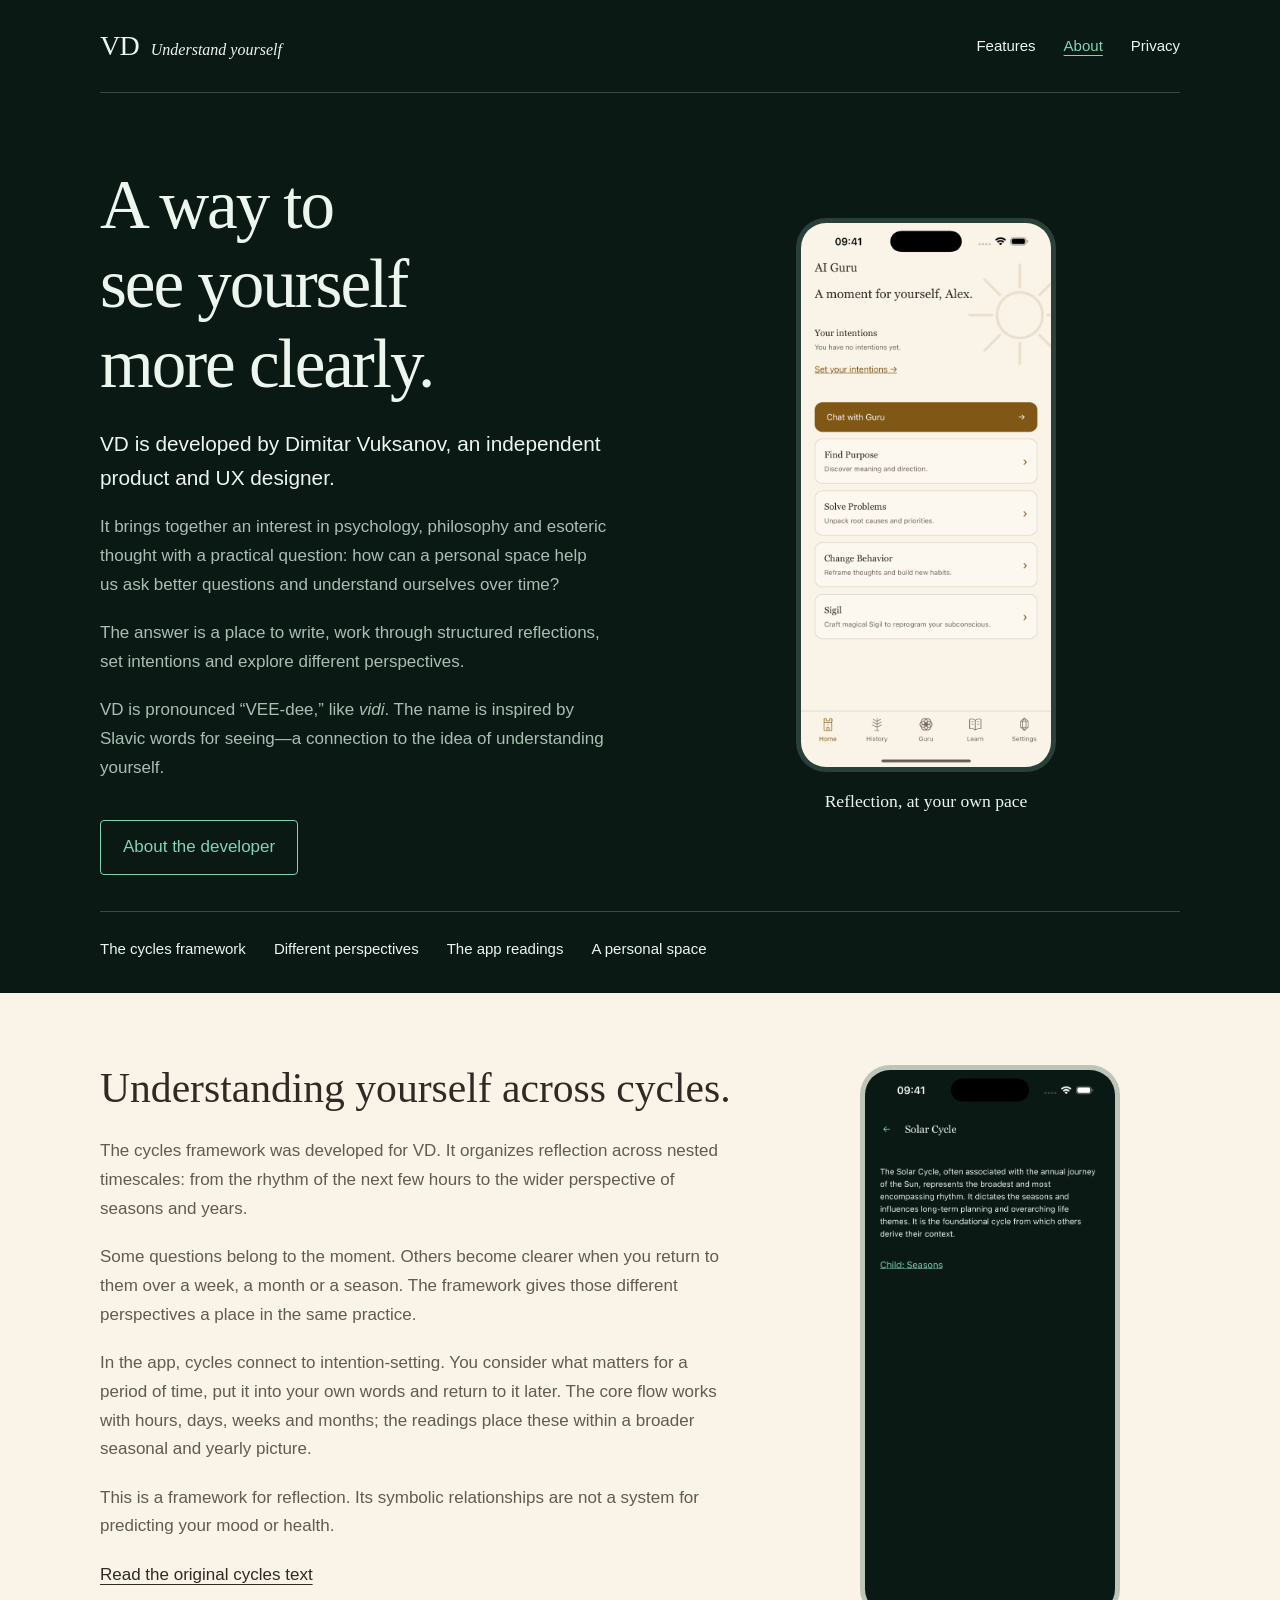
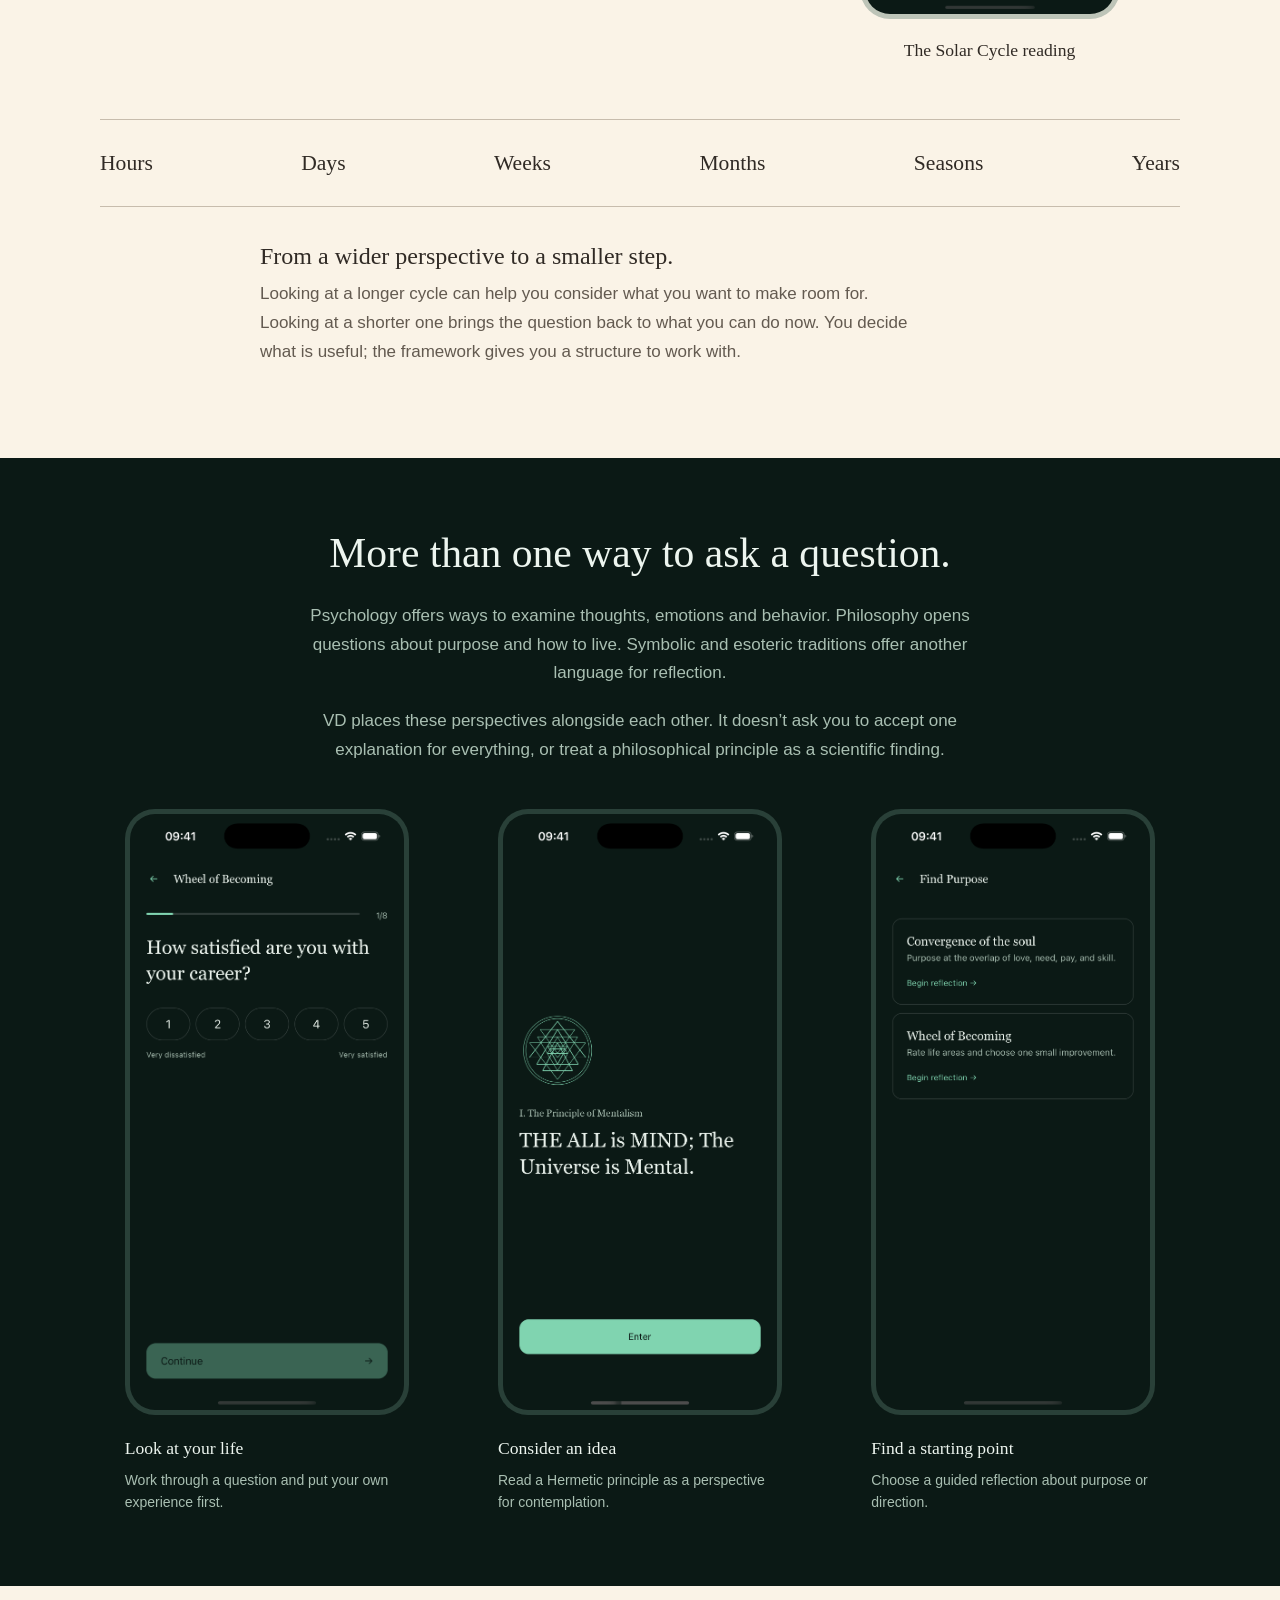
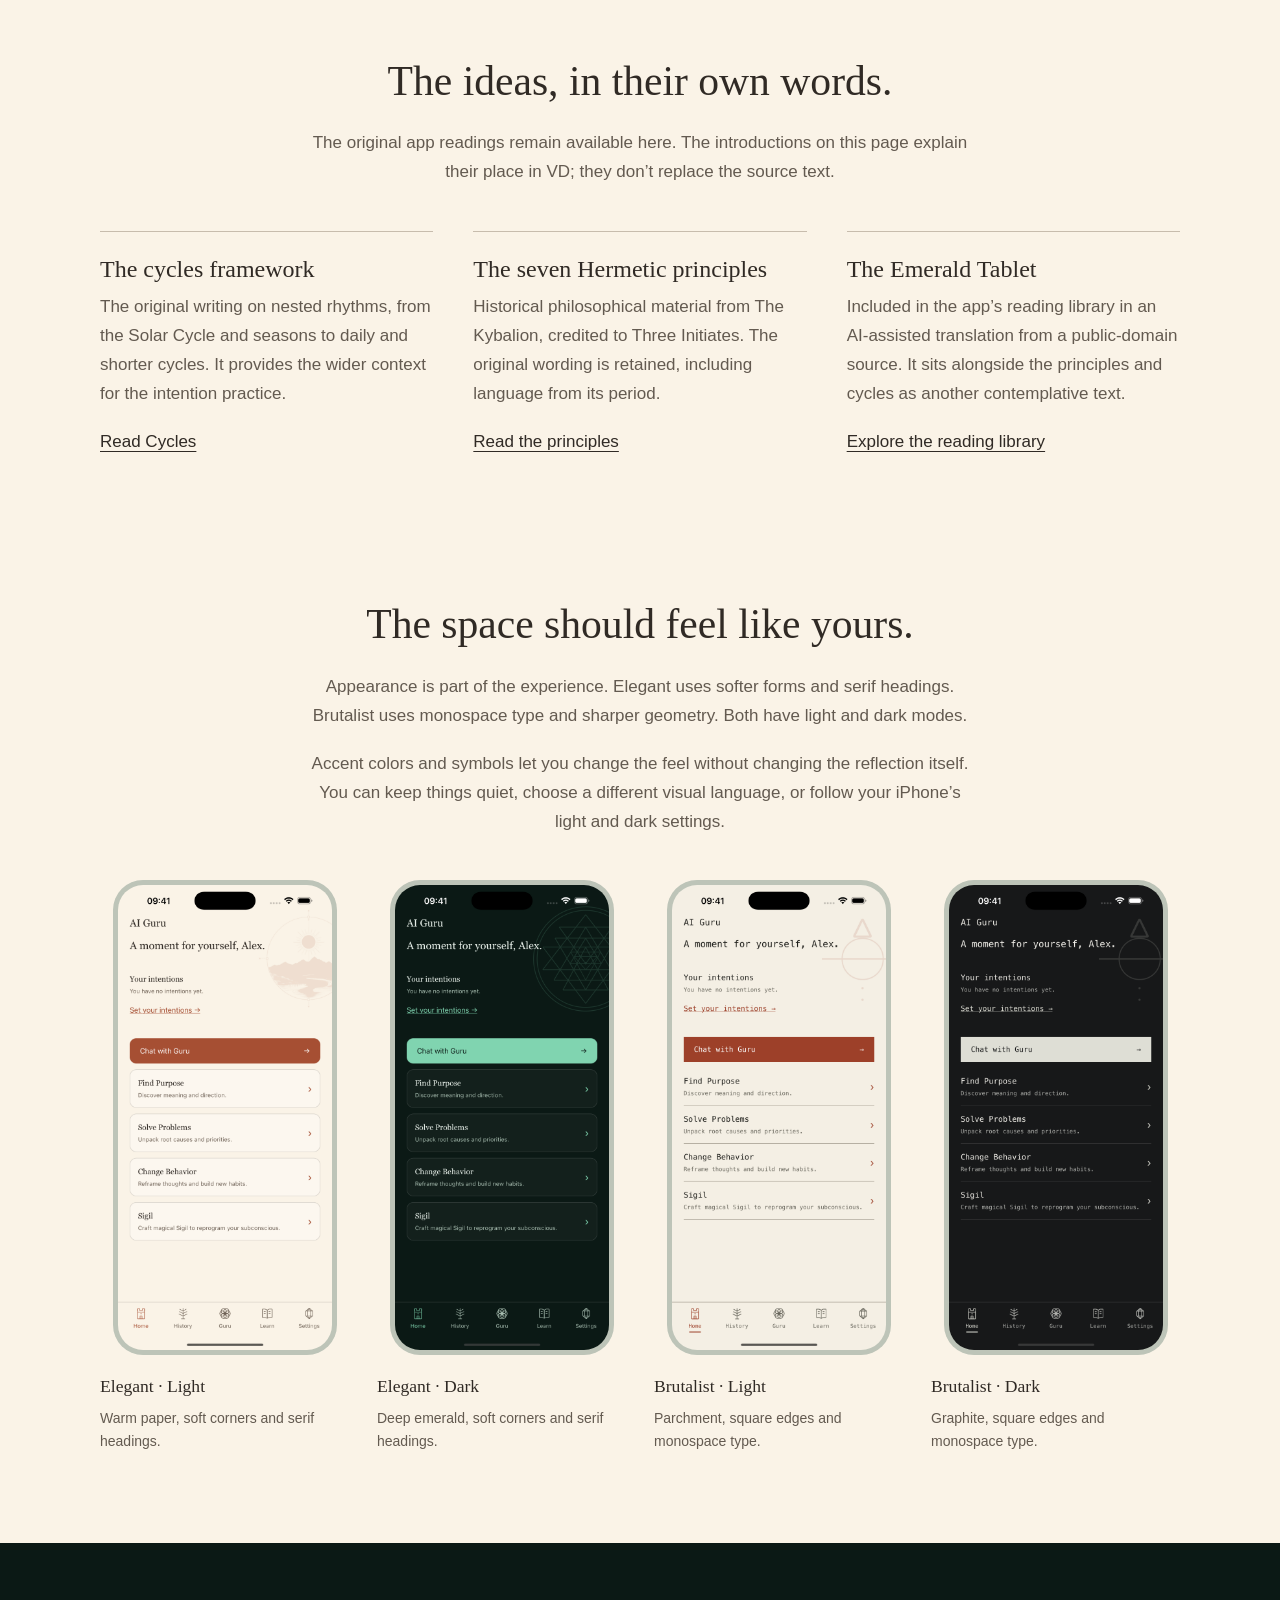
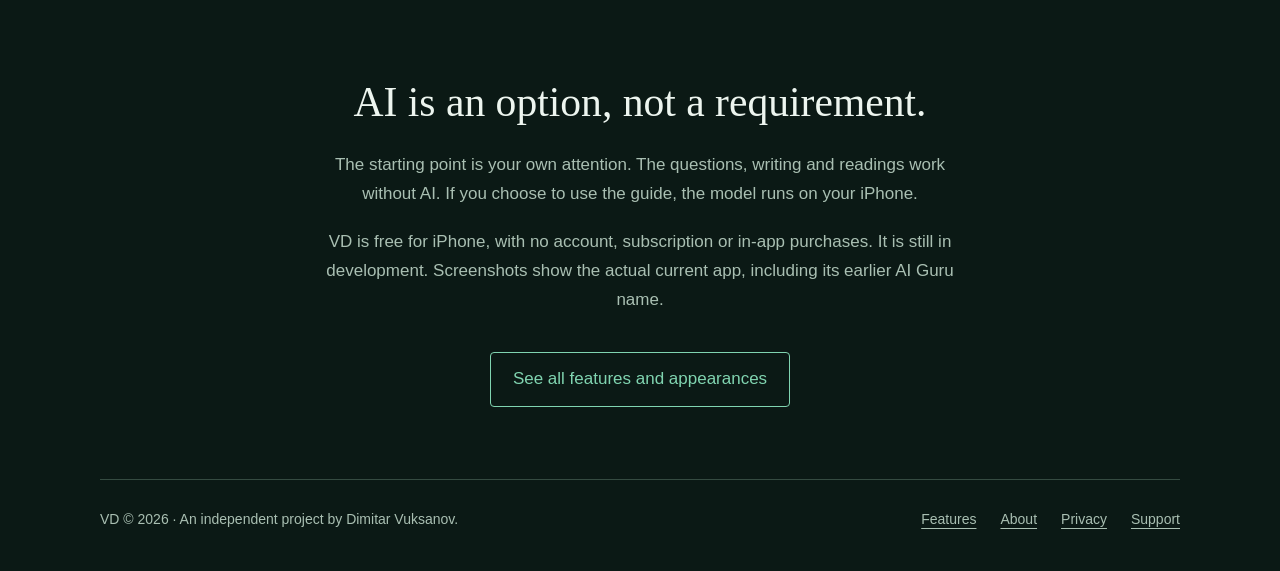
==== commit 257869ec: "Match navigation tagline to italic serif logo" ====
--- a/about/index.html
+++ b/about/index.html
@@ -1,4 +1,4 @@
-<!doctype html><html lang="en"><head><meta charset="utf-8"><meta name="viewport" content="width=device-width,initial-scale=1"><meta name="robots" content="noindex,nofollow"><title>About VD — Cycles and reflection</title><meta name="description" content="The ideas behind VD, and how its cycles framework, psychology, philosophy and esoteric traditions shape the app."><link rel="stylesheet" href="../style.css?v=vd-nav-20261028"></head><body class="detail-page"><a class="skip" href="#main">Skip to content</a><div class="wrap"><header><a class="brand" href="../" aria-label="VD home">VD <span>Understand yourself</span></a><nav aria-label="Main"><a href="../features/">Features</a><a href="../about/" aria-current="page">About</a><a href="../privacy/">Privacy</a></nav></header></div><main id="main">
+<!doctype html><html lang="en"><head><meta charset="utf-8"><meta name="viewport" content="width=device-width,initial-scale=1"><meta name="robots" content="noindex,nofollow"><title>About VD — Cycles and reflection</title><meta name="description" content="The ideas behind VD, and how its cycles framework, psychology, philosophy and esoteric traditions shape the app."><link rel="stylesheet" href="../style.css?v=vd-nav-serif-20261028"></head><body class="detail-page"><a class="skip" href="#main">Skip to content</a><div class="wrap"><header><a class="brand" href="../" aria-label="VD home">VD <span>Understand yourself</span></a><nav aria-label="Main"><a href="../features/">Features</a><a href="../about/" aria-current="page">About</a><a href="../privacy/">Privacy</a></nav></header></div><main id="main">
 <div class="wrap"><section class="detail-hero about-hero"><div><h1>A way to see yourself more clearly.</h1><p class="detail-lead">VD is developed by Dimitar Vuksanov, an independent product and UX designer.</p><p>It brings together an interest in psychology, philosophy and esoteric thought with a practical question: how can a personal space help us ask better questions and understand ourselves over time?</p><p>The answer is a place to write, work through structured reflections, set intentions and explore different perspectives.</p><p>VD is pronounced “VEE-dee,” like <em>vidi</em>. The name is inspired by Slavic words for seeing—a connection to the idea of understanding yourself.</p><a class="action" href="https://vuksanov.com">About the developer</a></div><figure><div class="screenshot-stage"><a href="../screenshots/appearance/amber-sun.png" target="_blank" rel="noopener" aria-label="Open full-size screenshot: Reflection, at your own pace"><img src="../screenshots/appearance/amber-sun.png" width="1320" height="2868" loading="eager" alt="Reflection, at your own pace"></a></div><figcaption><span class="shot-title">Reflection, at your own pace</span></figcaption></figure></section><nav class="section-links" aria-label="On this page"><a href="#cycles">The cycles framework</a><a href="#perspectives">Different perspectives</a><a href="#readings">The app readings</a><a href="#personal-space">A personal space</a></nav></div>
 <section id="cycles" class="detail-paper"><div class="wrap"><div class="story-with-screens single-shot"><div><h2>Understanding yourself across cycles.</h2><p>The cycles framework was developed for VD. It organizes reflection across nested timescales: from the rhythm of the next few hours to the wider perspective of seasons and years.</p><p>Some questions belong to the moment. Others become clearer when you return to them over a week, a month or a season. The framework gives those different perspectives a place in the same practice.</p><p>In the app, cycles connect to intention-setting. You consider what matters for a period of time, put it into your own words and return to it later. The core flow works with hours, days, weeks and months; the readings place these within a broader seasonal and yearly picture.</p><p>This is a framework for reflection. Its symbolic relationships are not a system for predicting your mood or health.</p><a href="../readings/cycles/">Read the original cycles text</a></div><figure><div class="screenshot-stage"><a href="../screenshots/cycles.png" target="_blank" rel="noopener" aria-label="Open full-size screenshot: The Solar Cycle reading"><img src="../screenshots/cycles.png" width="1206" height="2622" loading="eager" alt="The Solar Cycle reading"></a></div><figcaption><h3>The Solar Cycle reading</h3></figcaption></figure></div><div class="cycle-scale" aria-label="Timescales in the cycles framework"><span>Hours</span><span>Days</span><span>Weeks</span><span>Months</span><span>Seasons</span><span>Years</span></div><div class="narrow-copy"><h3>From a wider perspective to a smaller step.</h3><p>Looking at a longer cycle can help you consider what you want to make room for. Looking at a shorter one brings the question back to what you can do now. You decide what is useful; the framework gives you a structure to work with.</p></div></div></section>
 <section id="perspectives" class="wrap detail-section"><div class="section-heading"><h2>More than one way to ask a question.</h2><p>Psychology offers ways to examine thoughts, emotions and behavior. Philosophy opens questions about purpose and how to live. Symbolic and esoteric traditions offer another language for reflection.</p><p>VD places these perspectives alongside each other. It doesn’t ask you to accept one explanation for everything, or treat a philosophical principle as a scientific finding.</p></div><div class="screenshot-gallery"><figure><div class="screenshot-stage"><a href="../screenshots/reflection.png" target="_blank" rel="noopener" aria-label="Open full-size screenshot: Look at your life"><img src="../screenshots/reflection.png" width="1206" height="2622" loading="eager" alt="Look at your life"></a></div><figcaption><h3>Look at your life</h3><p>Work through a question and put your own experience first.</p></figcaption></figure><figure><div class="screenshot-stage"><a href="../screenshots/principles.png" target="_blank" rel="noopener" aria-label="Open full-size screenshot: Consider an idea"><img src="../screenshots/principles.png" width="1206" height="2622" loading="eager" alt="Consider an idea"></a></div><figcaption><h3>Consider an idea</h3><p>Read a Hermetic principle as a perspective for contemplation.</p></figcaption></figure><figure><div class="screenshot-stage"><a href="../screenshots/purpose.png" target="_blank" rel="noopener" aria-label="Open full-size screenshot: Find a starting point"><img src="../screenshots/purpose.png" width="1206" height="2622" loading="eager" alt="Find a starting point"></a></div><figcaption><h3>Find a starting point</h3><p>Choose a guided reflection about purpose or direction.</p></figcaption></figure></div></section>
--- a/style.css
+++ b/style.css
@@ -118,4 +118,4 @@
 .detail-page .action:hover{background:var(--accent);color:var(--bg)}
 @media(max-width:700px){.detail-page .shot-title{font-size:1rem}}
 
-.brand{display:inline-flex;align-items:baseline;gap:12px;white-space:nowrap}.brand>span{font:400 .875rem/1.4 -apple-system,BlinkMacSystemFont,"Segoe UI",sans-serif;letter-spacing:0;color:var(--muted)}
+.brand{display:inline-flex;align-items:baseline;gap:12px;white-space:nowrap}.brand>span{font:italic 400 1rem/1.4 Georgia,serif;letter-spacing:0;color:inherit}
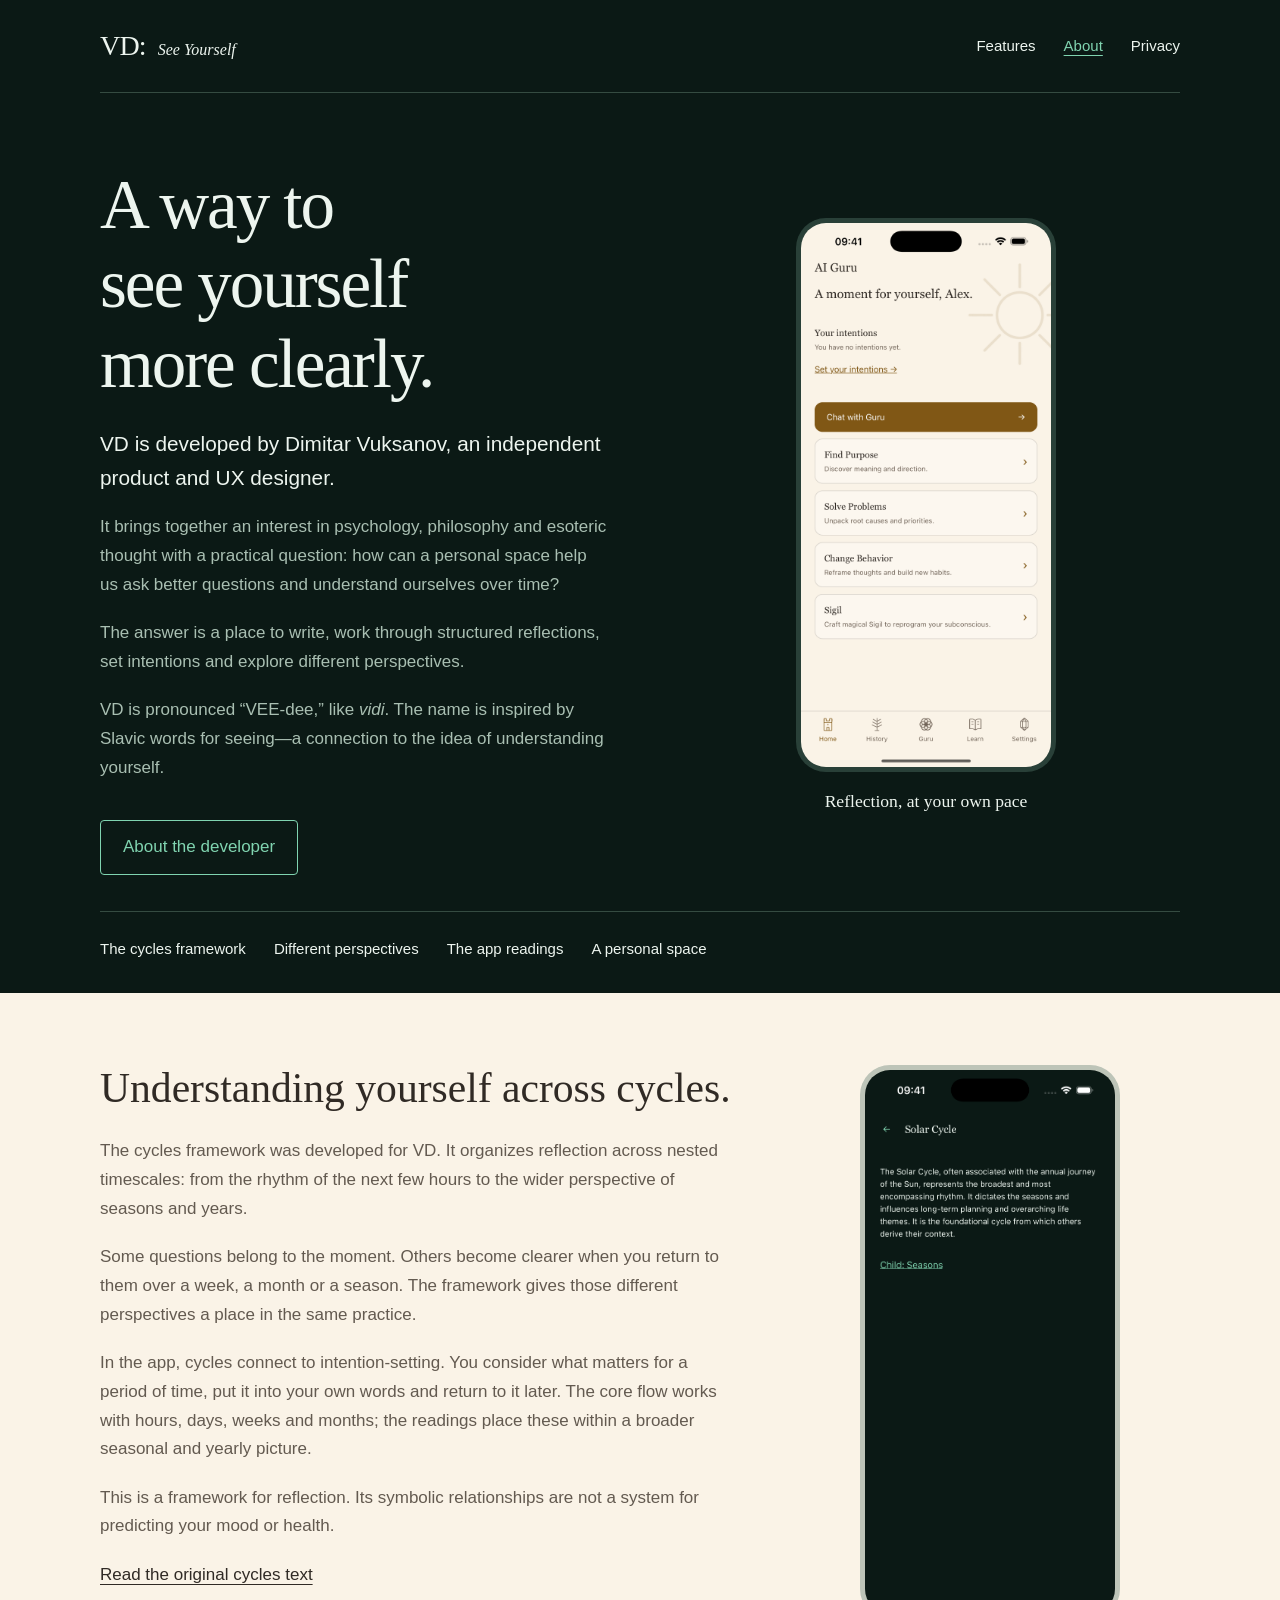
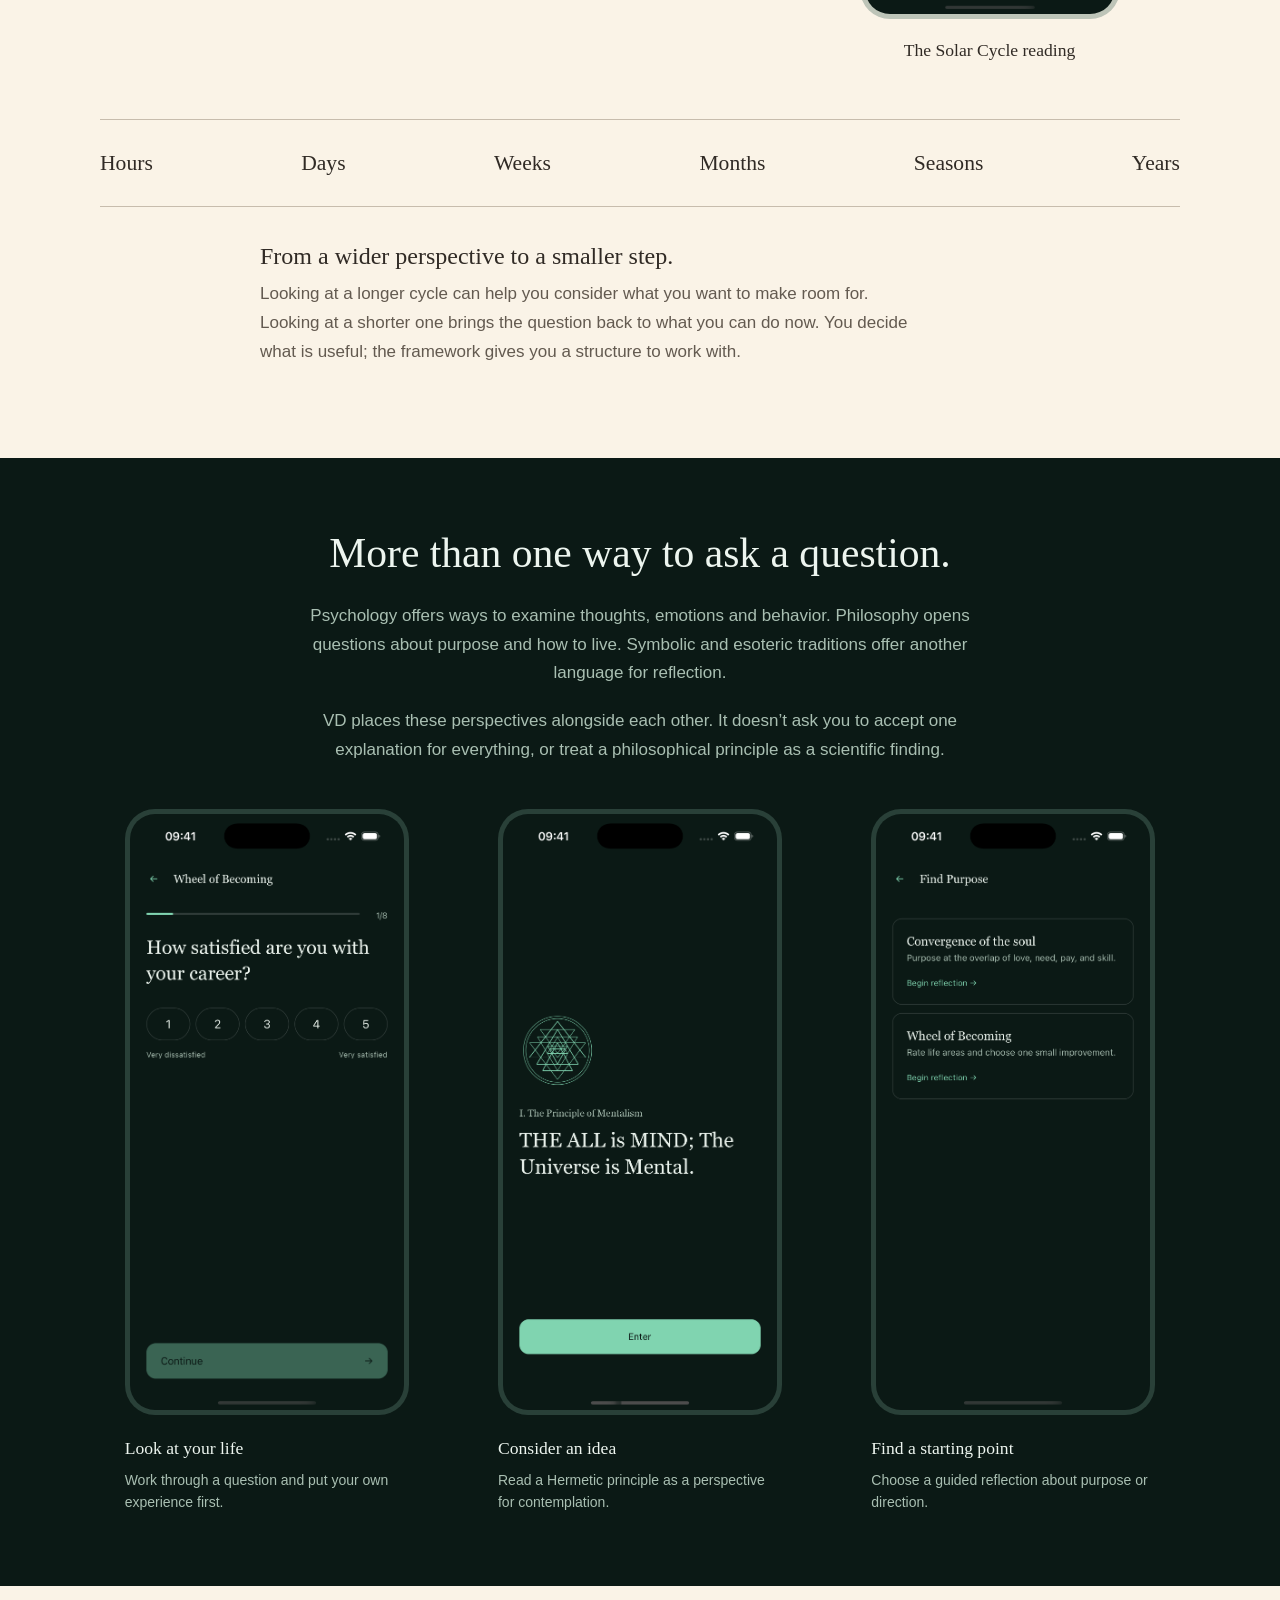
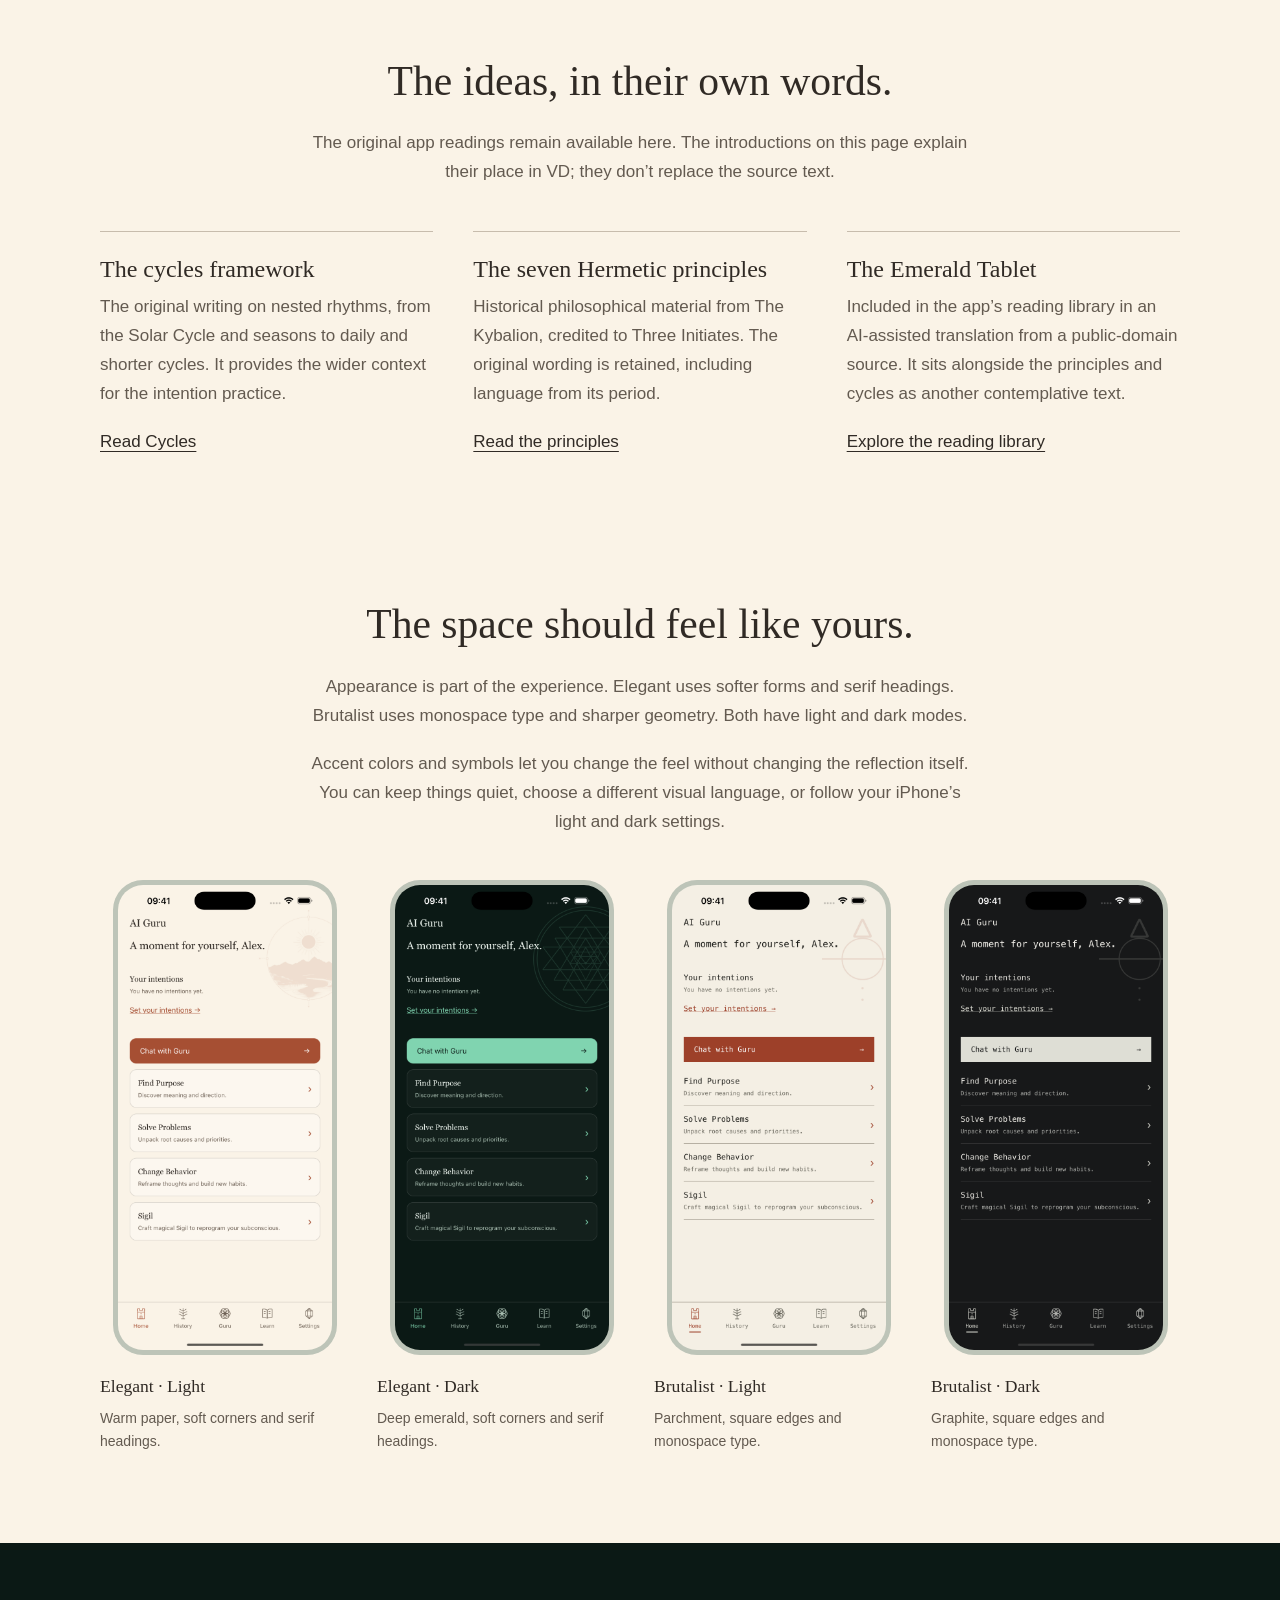
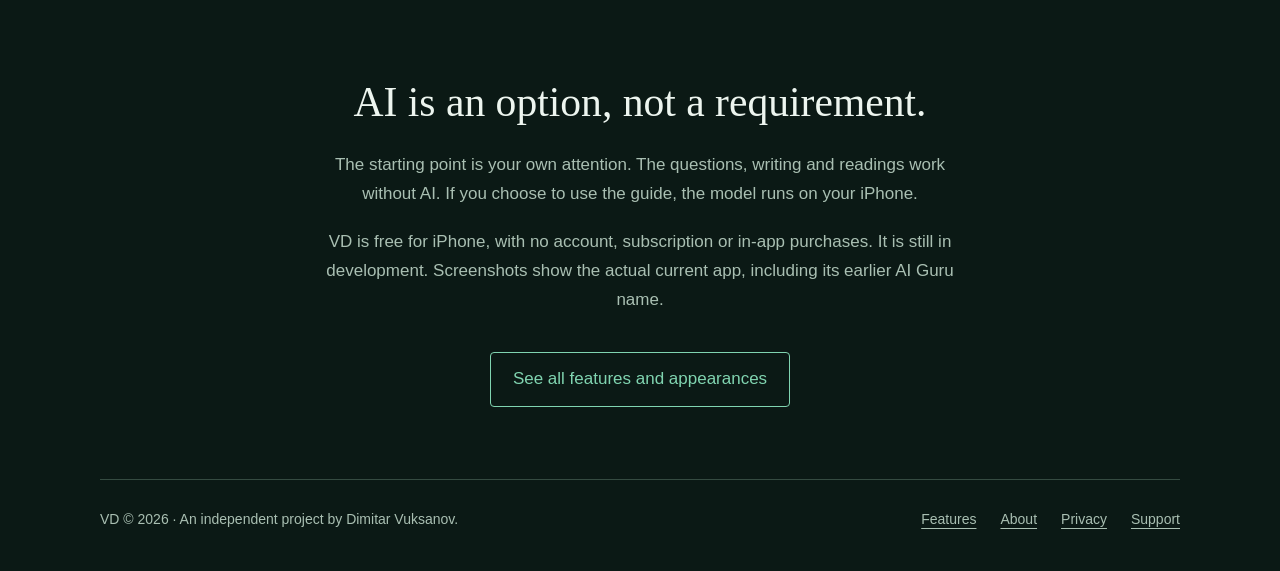
==== commit 18667e2b: "Change navigation logo to VD: See Yourself" ====
--- a/about/index.html
+++ b/about/index.html
@@ -1,4 +1,4 @@
-<!doctype html><html lang="en"><head><meta charset="utf-8"><meta name="viewport" content="width=device-width,initial-scale=1"><meta name="robots" content="noindex,nofollow"><title>About VD — Cycles and reflection</title><meta name="description" content="The ideas behind VD, and how its cycles framework, psychology, philosophy and esoteric traditions shape the app."><link rel="stylesheet" href="../style.css?v=vd-nav-serif-20261028"></head><body class="detail-page"><a class="skip" href="#main">Skip to content</a><div class="wrap"><header><a class="brand" href="../" aria-label="VD home">VD <span>Understand yourself</span></a><nav aria-label="Main"><a href="../features/">Features</a><a href="../about/" aria-current="page">About</a><a href="../privacy/">Privacy</a></nav></header></div><main id="main">
+<!doctype html><html lang="en"><head><meta charset="utf-8"><meta name="viewport" content="width=device-width,initial-scale=1"><meta name="robots" content="noindex,nofollow"><title>About VD — Cycles and reflection</title><meta name="description" content="The ideas behind VD, and how its cycles framework, psychology, philosophy and esoteric traditions shape the app."><link rel="stylesheet" href="../style.css?v=vd-nav-serif-20261028"></head><body class="detail-page"><a class="skip" href="#main">Skip to content</a><div class="wrap"><header><a class="brand" href="../" aria-label="VD home">VD: <span>See Yourself</span></a><nav aria-label="Main"><a href="../features/">Features</a><a href="../about/" aria-current="page">About</a><a href="../privacy/">Privacy</a></nav></header></div><main id="main">
 <div class="wrap"><section class="detail-hero about-hero"><div><h1>A way to see yourself more clearly.</h1><p class="detail-lead">VD is developed by Dimitar Vuksanov, an independent product and UX designer.</p><p>It brings together an interest in psychology, philosophy and esoteric thought with a practical question: how can a personal space help us ask better questions and understand ourselves over time?</p><p>The answer is a place to write, work through structured reflections, set intentions and explore different perspectives.</p><p>VD is pronounced “VEE-dee,” like <em>vidi</em>. The name is inspired by Slavic words for seeing—a connection to the idea of understanding yourself.</p><a class="action" href="https://vuksanov.com">About the developer</a></div><figure><div class="screenshot-stage"><a href="../screenshots/appearance/amber-sun.png" target="_blank" rel="noopener" aria-label="Open full-size screenshot: Reflection, at your own pace"><img src="../screenshots/appearance/amber-sun.png" width="1320" height="2868" loading="eager" alt="Reflection, at your own pace"></a></div><figcaption><span class="shot-title">Reflection, at your own pace</span></figcaption></figure></section><nav class="section-links" aria-label="On this page"><a href="#cycles">The cycles framework</a><a href="#perspectives">Different perspectives</a><a href="#readings">The app readings</a><a href="#personal-space">A personal space</a></nav></div>
 <section id="cycles" class="detail-paper"><div class="wrap"><div class="story-with-screens single-shot"><div><h2>Understanding yourself across cycles.</h2><p>The cycles framework was developed for VD. It organizes reflection across nested timescales: from the rhythm of the next few hours to the wider perspective of seasons and years.</p><p>Some questions belong to the moment. Others become clearer when you return to them over a week, a month or a season. The framework gives those different perspectives a place in the same practice.</p><p>In the app, cycles connect to intention-setting. You consider what matters for a period of time, put it into your own words and return to it later. The core flow works with hours, days, weeks and months; the readings place these within a broader seasonal and yearly picture.</p><p>This is a framework for reflection. Its symbolic relationships are not a system for predicting your mood or health.</p><a href="../readings/cycles/">Read the original cycles text</a></div><figure><div class="screenshot-stage"><a href="../screenshots/cycles.png" target="_blank" rel="noopener" aria-label="Open full-size screenshot: The Solar Cycle reading"><img src="../screenshots/cycles.png" width="1206" height="2622" loading="eager" alt="The Solar Cycle reading"></a></div><figcaption><h3>The Solar Cycle reading</h3></figcaption></figure></div><div class="cycle-scale" aria-label="Timescales in the cycles framework"><span>Hours</span><span>Days</span><span>Weeks</span><span>Months</span><span>Seasons</span><span>Years</span></div><div class="narrow-copy"><h3>From a wider perspective to a smaller step.</h3><p>Looking at a longer cycle can help you consider what you want to make room for. Looking at a shorter one brings the question back to what you can do now. You decide what is useful; the framework gives you a structure to work with.</p></div></div></section>
 <section id="perspectives" class="wrap detail-section"><div class="section-heading"><h2>More than one way to ask a question.</h2><p>Psychology offers ways to examine thoughts, emotions and behavior. Philosophy opens questions about purpose and how to live. Symbolic and esoteric traditions offer another language for reflection.</p><p>VD places these perspectives alongside each other. It doesn’t ask you to accept one explanation for everything, or treat a philosophical principle as a scientific finding.</p></div><div class="screenshot-gallery"><figure><div class="screenshot-stage"><a href="../screenshots/reflection.png" target="_blank" rel="noopener" aria-label="Open full-size screenshot: Look at your life"><img src="../screenshots/reflection.png" width="1206" height="2622" loading="eager" alt="Look at your life"></a></div><figcaption><h3>Look at your life</h3><p>Work through a question and put your own experience first.</p></figcaption></figure><figure><div class="screenshot-stage"><a href="../screenshots/principles.png" target="_blank" rel="noopener" aria-label="Open full-size screenshot: Consider an idea"><img src="../screenshots/principles.png" width="1206" height="2622" loading="eager" alt="Consider an idea"></a></div><figcaption><h3>Consider an idea</h3><p>Read a Hermetic principle as a perspective for contemplation.</p></figcaption></figure><figure><div class="screenshot-stage"><a href="../screenshots/purpose.png" target="_blank" rel="noopener" aria-label="Open full-size screenshot: Find a starting point"><img src="../screenshots/purpose.png" width="1206" height="2622" loading="eager" alt="Find a starting point"></a></div><figcaption><h3>Find a starting point</h3><p>Choose a guided reflection about purpose or direction.</p></figcaption></figure></div></section>
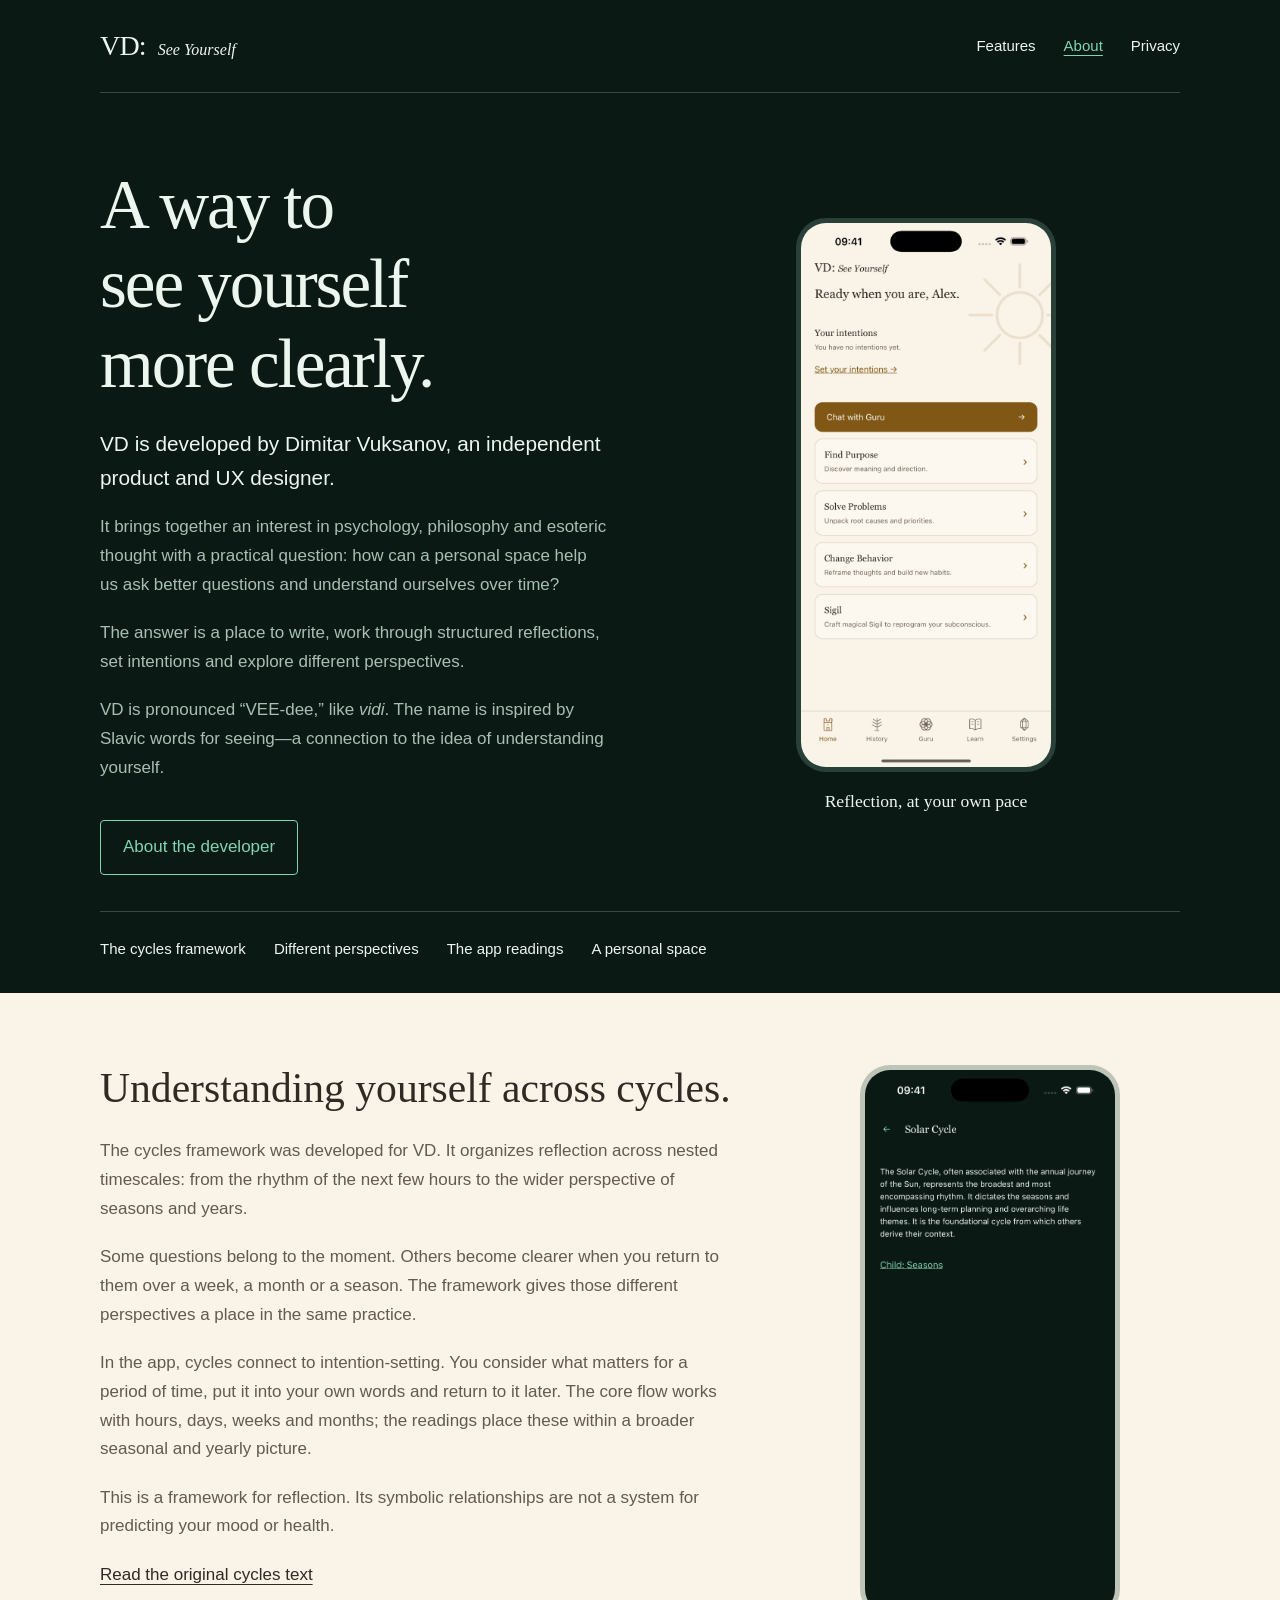
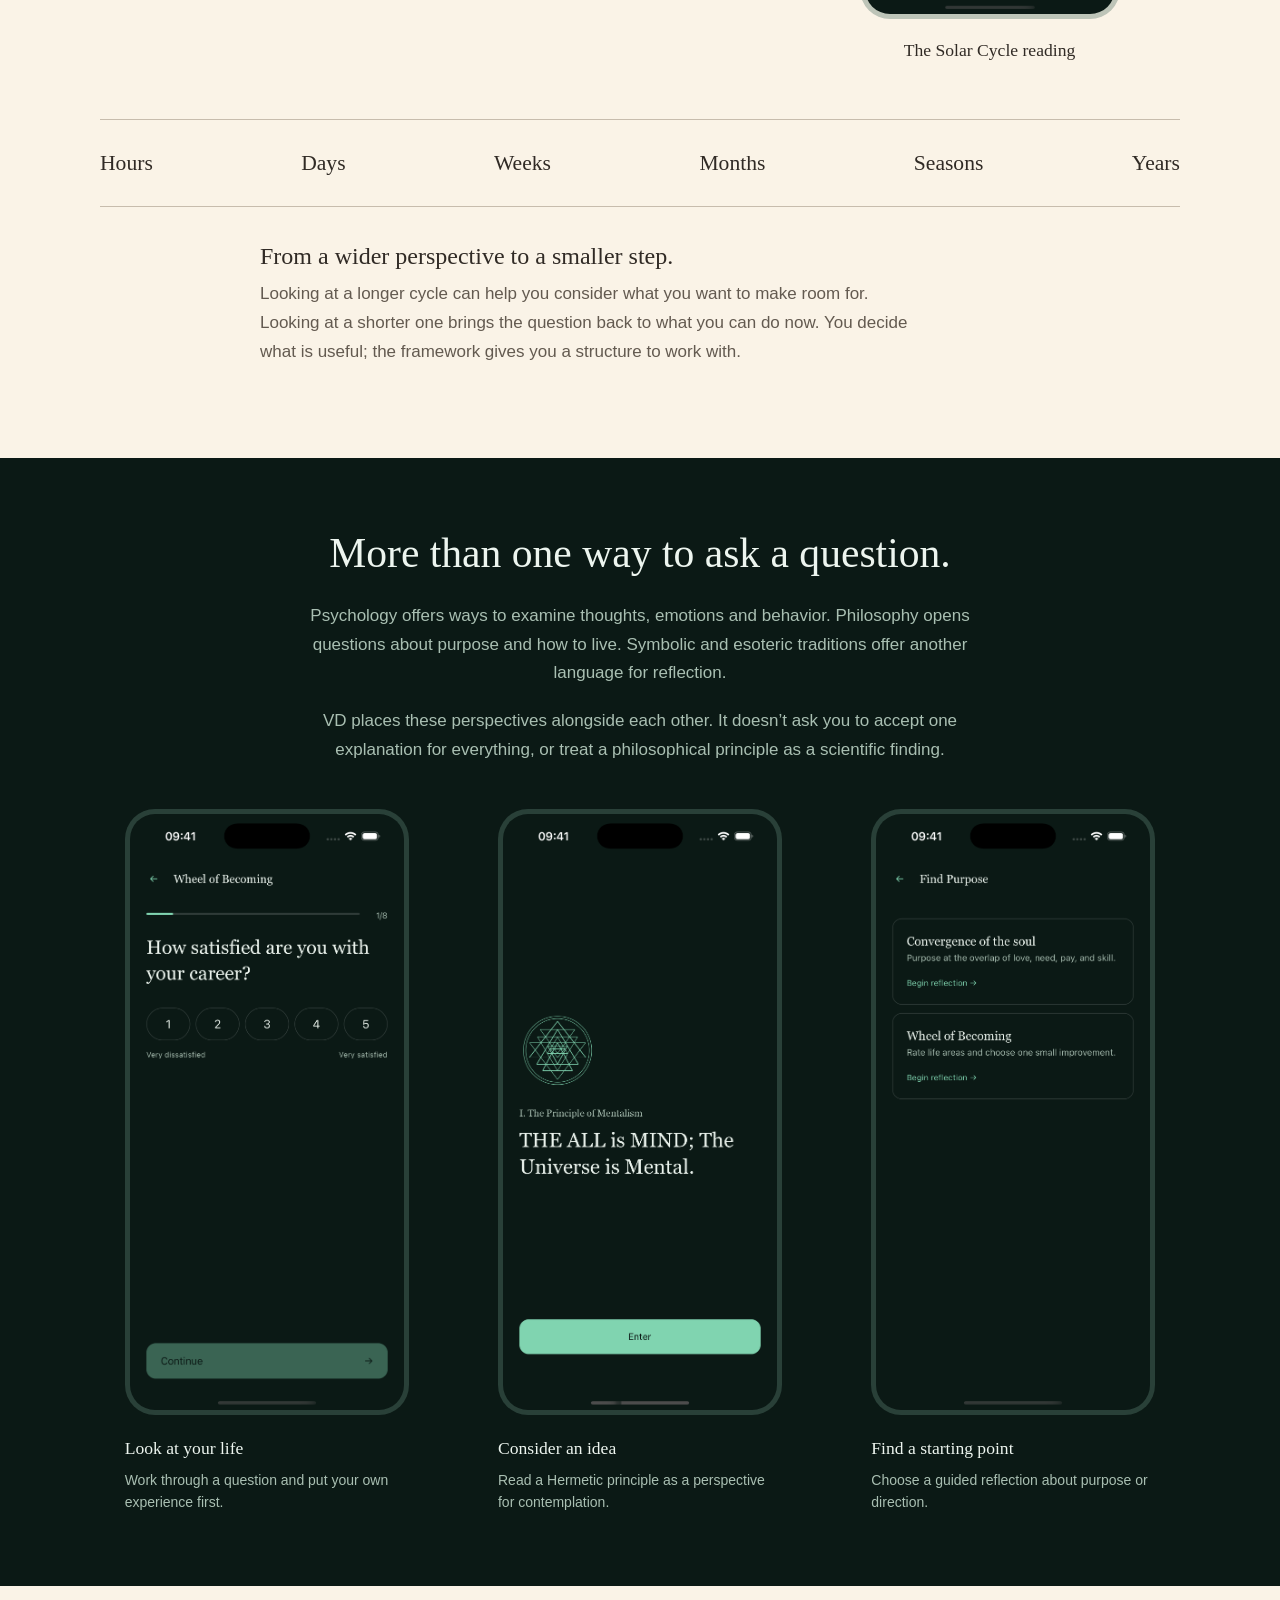
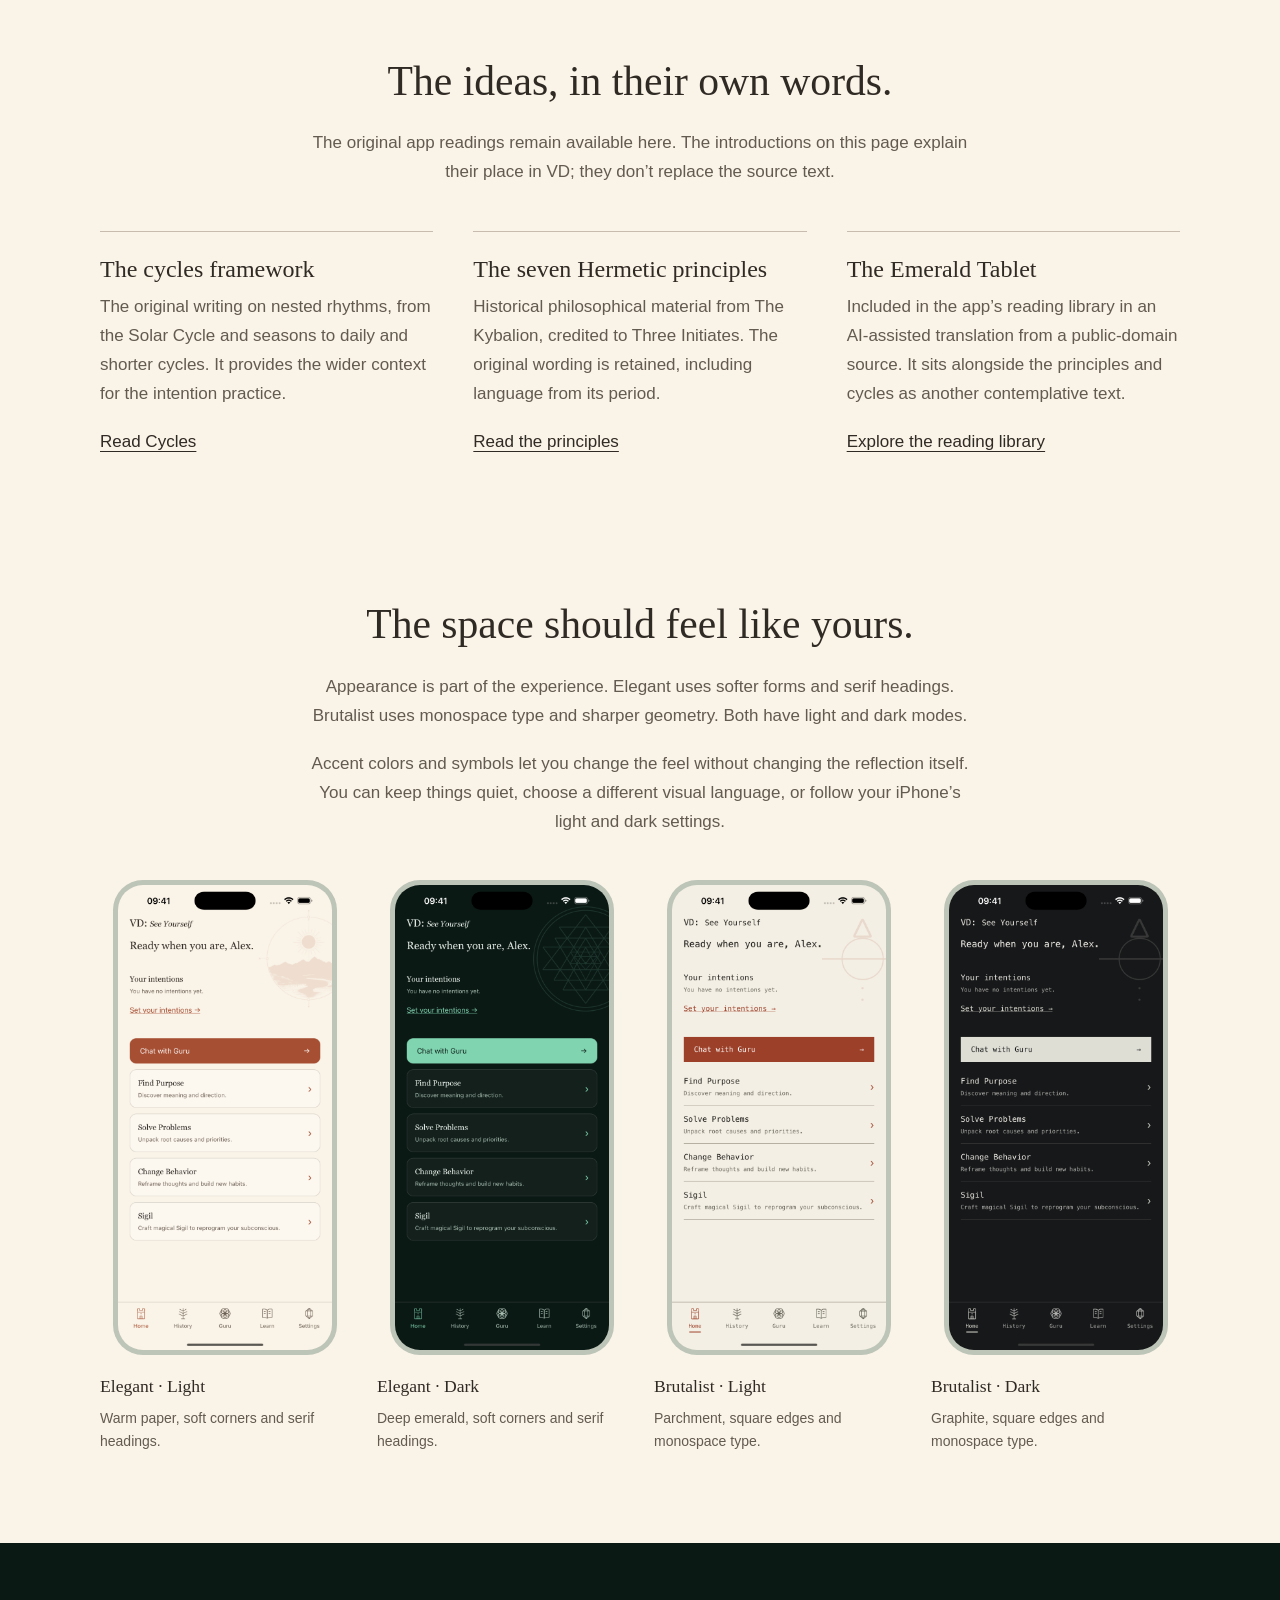
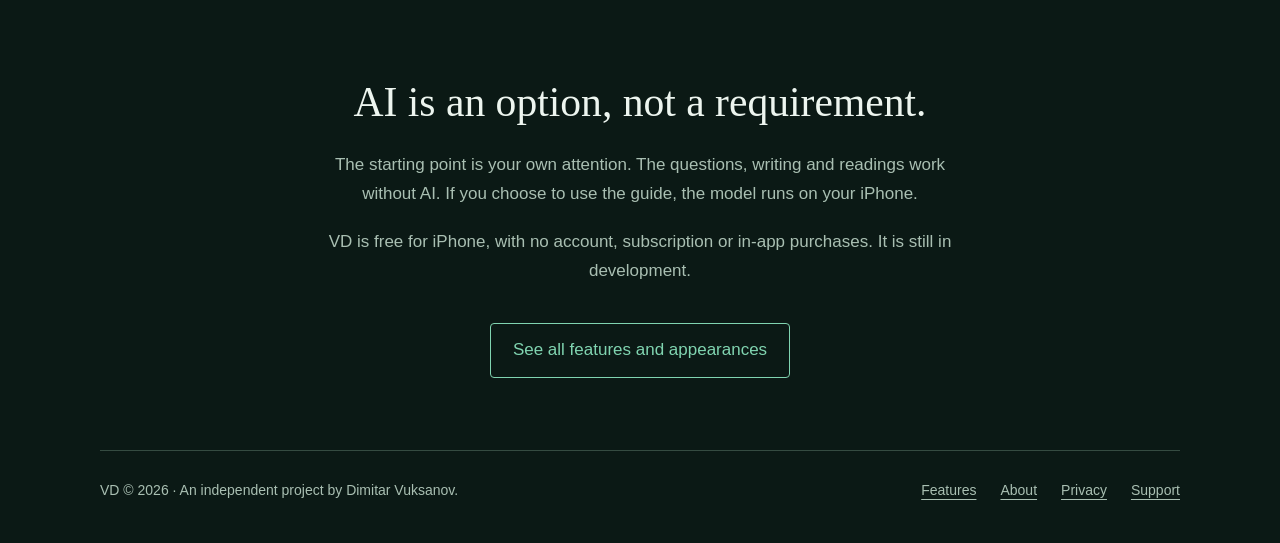
==== commit 95c9bb1a: "Refresh app screenshots with VD branding and remove development notes" ====
--- a/about/index.html
+++ b/about/index.html
@@ -1,6 +1,6 @@
 <!doctype html><html lang="en"><head><meta charset="utf-8"><meta name="viewport" content="width=device-width,initial-scale=1"><meta name="robots" content="noindex,nofollow"><title>About VD — Cycles and reflection</title><meta name="description" content="The ideas behind VD, and how its cycles framework, psychology, philosophy and esoteric traditions shape the app."><link rel="stylesheet" href="../style.css?v=vd-nav-serif-20261028"></head><body class="detail-page"><a class="skip" href="#main">Skip to content</a><div class="wrap"><header><a class="brand" href="../" aria-label="VD home">VD: <span>See Yourself</span></a><nav aria-label="Main"><a href="../features/">Features</a><a href="../about/" aria-current="page">About</a><a href="../privacy/">Privacy</a></nav></header></div><main id="main">
-<div class="wrap"><section class="detail-hero about-hero"><div><h1>A way to see yourself more clearly.</h1><p class="detail-lead">VD is developed by Dimitar Vuksanov, an independent product and UX designer.</p><p>It brings together an interest in psychology, philosophy and esoteric thought with a practical question: how can a personal space help us ask better questions and understand ourselves over time?</p><p>The answer is a place to write, work through structured reflections, set intentions and explore different perspectives.</p><p>VD is pronounced “VEE-dee,” like <em>vidi</em>. The name is inspired by Slavic words for seeing—a connection to the idea of understanding yourself.</p><a class="action" href="https://vuksanov.com">About the developer</a></div><figure><div class="screenshot-stage"><a href="../screenshots/appearance/amber-sun.png" target="_blank" rel="noopener" aria-label="Open full-size screenshot: Reflection, at your own pace"><img src="../screenshots/appearance/amber-sun.png" width="1320" height="2868" loading="eager" alt="Reflection, at your own pace"></a></div><figcaption><span class="shot-title">Reflection, at your own pace</span></figcaption></figure></section><nav class="section-links" aria-label="On this page"><a href="#cycles">The cycles framework</a><a href="#perspectives">Different perspectives</a><a href="#readings">The app readings</a><a href="#personal-space">A personal space</a></nav></div>
+<div class="wrap"><section class="detail-hero about-hero"><div><h1>A way to see yourself more clearly.</h1><p class="detail-lead">VD is developed by Dimitar Vuksanov, an independent product and UX designer.</p><p>It brings together an interest in psychology, philosophy and esoteric thought with a practical question: how can a personal space help us ask better questions and understand ourselves over time?</p><p>The answer is a place to write, work through structured reflections, set intentions and explore different perspectives.</p><p>VD is pronounced “VEE-dee,” like <em>vidi</em>. The name is inspired by Slavic words for seeing—a connection to the idea of understanding yourself.</p><a class="action" href="https://vuksanov.com">About the developer</a></div><figure><div class="screenshot-stage"><a href="../screenshots/appearance/amber-sun.png?v=vd-brand-20261028" target="_blank" rel="noopener" aria-label="Open full-size screenshot: Reflection, at your own pace"><img src="../screenshots/appearance/amber-sun.png?v=vd-brand-20261028" width="1320" height="2868" loading="eager" alt="Reflection, at your own pace"></a></div><figcaption><span class="shot-title">Reflection, at your own pace</span></figcaption></figure></section><nav class="section-links" aria-label="On this page"><a href="#cycles">The cycles framework</a><a href="#perspectives">Different perspectives</a><a href="#readings">The app readings</a><a href="#personal-space">A personal space</a></nav></div>
 <section id="cycles" class="detail-paper"><div class="wrap"><div class="story-with-screens single-shot"><div><h2>Understanding yourself across cycles.</h2><p>The cycles framework was developed for VD. It organizes reflection across nested timescales: from the rhythm of the next few hours to the wider perspective of seasons and years.</p><p>Some questions belong to the moment. Others become clearer when you return to them over a week, a month or a season. The framework gives those different perspectives a place in the same practice.</p><p>In the app, cycles connect to intention-setting. You consider what matters for a period of time, put it into your own words and return to it later. The core flow works with hours, days, weeks and months; the readings place these within a broader seasonal and yearly picture.</p><p>This is a framework for reflection. Its symbolic relationships are not a system for predicting your mood or health.</p><a href="../readings/cycles/">Read the original cycles text</a></div><figure><div class="screenshot-stage"><a href="../screenshots/cycles.png" target="_blank" rel="noopener" aria-label="Open full-size screenshot: The Solar Cycle reading"><img src="../screenshots/cycles.png" width="1206" height="2622" loading="eager" alt="The Solar Cycle reading"></a></div><figcaption><h3>The Solar Cycle reading</h3></figcaption></figure></div><div class="cycle-scale" aria-label="Timescales in the cycles framework"><span>Hours</span><span>Days</span><span>Weeks</span><span>Months</span><span>Seasons</span><span>Years</span></div><div class="narrow-copy"><h3>From a wider perspective to a smaller step.</h3><p>Looking at a longer cycle can help you consider what you want to make room for. Looking at a shorter one brings the question back to what you can do now. You decide what is useful; the framework gives you a structure to work with.</p></div></div></section>
 <section id="perspectives" class="wrap detail-section"><div class="section-heading"><h2>More than one way to ask a question.</h2><p>Psychology offers ways to examine thoughts, emotions and behavior. Philosophy opens questions about purpose and how to live. Symbolic and esoteric traditions offer another language for reflection.</p><p>VD places these perspectives alongside each other. It doesn’t ask you to accept one explanation for everything, or treat a philosophical principle as a scientific finding.</p></div><div class="screenshot-gallery"><figure><div class="screenshot-stage"><a href="../screenshots/reflection.png" target="_blank" rel="noopener" aria-label="Open full-size screenshot: Look at your life"><img src="../screenshots/reflection.png" width="1206" height="2622" loading="eager" alt="Look at your life"></a></div><figcaption><h3>Look at your life</h3><p>Work through a question and put your own experience first.</p></figcaption></figure><figure><div class="screenshot-stage"><a href="../screenshots/principles.png" target="_blank" rel="noopener" aria-label="Open full-size screenshot: Consider an idea"><img src="../screenshots/principles.png" width="1206" height="2622" loading="eager" alt="Consider an idea"></a></div><figcaption><h3>Consider an idea</h3><p>Read a Hermetic principle as a perspective for contemplation.</p></figcaption></figure><figure><div class="screenshot-stage"><a href="../screenshots/purpose.png" target="_blank" rel="noopener" aria-label="Open full-size screenshot: Find a starting point"><img src="../screenshots/purpose.png" width="1206" height="2622" loading="eager" alt="Find a starting point"></a></div><figcaption><h3>Find a starting point</h3><p>Choose a guided reflection about purpose or direction.</p></figcaption></figure></div></section>
 <section id="readings" class="detail-paper"><div class="wrap"><div class="section-heading"><h2>The ideas, in their own words.</h2><p>The original app readings remain available here. The introductions on this page explain their place in VD; they don’t replace the source text.</p></div><div class="reading-links"><article><h3>The cycles framework</h3><p>The original writing on nested rhythms, from the Solar Cycle and seasons to daily and shorter cycles. It provides the wider context for the intention practice.</p><a href="../readings/cycles/">Read Cycles</a></article><article><h3>The seven Hermetic principles</h3><p>Historical philosophical material from The Kybalion, credited to Three Initiates. The original wording is retained, including language from its period.</p><a href="../readings/hermetic-principles/">Read the principles</a></article><article><h3>The Emerald Tablet</h3><p>Included in the app’s reading library in an AI-assisted translation from a public-domain source. It sits alongside the principles and cycles as another contemplative text.</p><a href="../features/#readings">Explore the reading library</a></article></div></div></section>
-<section id="personal-space" class="detail-paper"><div class="wrap"><div class="section-heading"><h2>The space should feel like yours.</h2><p>Appearance is part of the experience. Elegant uses softer forms and serif headings. Brutalist uses monospace type and sharper geometry. Both have light and dark modes.</p><p>Accent colors and symbols let you change the feel without changing the reflection itself. You can keep things quiet, choose a different visual language, or follow your iPhone’s light and dark settings.</p></div><div class="appearance-four"><figure><div class="screenshot-stage"><a href="../screenshots/appearance/elegant-light.png" target="_blank" rel="noopener" aria-label="Open full-size screenshot: Elegant · Light"><img src="../screenshots/appearance/elegant-light.png" width="1320" height="2868" loading="eager" alt="Elegant · Light"></a></div><figcaption><h3>Elegant · Light</h3><p>Warm paper, soft corners and serif headings.</p></figcaption></figure><figure><div class="screenshot-stage"><a href="../screenshots/appearance/elegant-dark.png" target="_blank" rel="noopener" aria-label="Open full-size screenshot: Elegant · Dark"><img src="../screenshots/appearance/elegant-dark.png" width="1320" height="2868" loading="eager" alt="Elegant · Dark"></a></div><figcaption><h3>Elegant · Dark</h3><p>Deep emerald, soft corners and serif headings.</p></figcaption></figure><figure><div class="screenshot-stage"><a href="../screenshots/appearance/brutalist-light.png" target="_blank" rel="noopener" aria-label="Open full-size screenshot: Brutalist · Light"><img src="../screenshots/appearance/brutalist-light.png" width="1320" height="2868" loading="eager" alt="Brutalist · Light"></a></div><figcaption><h3>Brutalist · Light</h3><p>Parchment, square edges and monospace type.</p></figcaption></figure><figure><div class="screenshot-stage"><a href="../screenshots/appearance/brutalist-dark.png" target="_blank" rel="noopener" aria-label="Open full-size screenshot: Brutalist · Dark"><img src="../screenshots/appearance/brutalist-dark.png" width="1320" height="2868" loading="eager" alt="Brutalist · Dark"></a></div><figcaption><h3>Brutalist · Dark</h3><p>Graphite, square edges and monospace type.</p></figcaption></figure></div></div></section><section class="wrap detail-section"><div class="about-ending"><h2>AI is an option, not a requirement.</h2><p>The starting point is your own attention. The questions, writing and readings work without AI. If you choose to use the guide, the model runs on your iPhone.</p><p>VD is free for iPhone, with no account, subscription or in-app purchases. It is still in development. Screenshots show the actual current app, including its earlier AI Guru name.</p><a class="action" href="../features/">See all features and appearances</a></div></section></main><div class="wrap"><footer><span>VD © 2026 · An independent project by Dimitar Vuksanov.</span><div><a href="../features/">Features</a><a href="../about/">About</a><a href="../privacy/">Privacy</a><a href="../support/">Support</a></div></footer></div></body></html>+<section id="personal-space" class="detail-paper"><div class="wrap"><div class="section-heading"><h2>The space should feel like yours.</h2><p>Appearance is part of the experience. Elegant uses softer forms and serif headings. Brutalist uses monospace type and sharper geometry. Both have light and dark modes.</p><p>Accent colors and symbols let you change the feel without changing the reflection itself. You can keep things quiet, choose a different visual language, or follow your iPhone’s light and dark settings.</p></div><div class="appearance-four"><figure><div class="screenshot-stage"><a href="../screenshots/appearance/elegant-light.png?v=vd-brand-20261028" target="_blank" rel="noopener" aria-label="Open full-size screenshot: Elegant · Light"><img src="../screenshots/appearance/elegant-light.png?v=vd-brand-20261028" width="1320" height="2868" loading="eager" alt="Elegant · Light"></a></div><figcaption><h3>Elegant · Light</h3><p>Warm paper, soft corners and serif headings.</p></figcaption></figure><figure><div class="screenshot-stage"><a href="../screenshots/appearance/elegant-dark.png?v=vd-brand-20261028" target="_blank" rel="noopener" aria-label="Open full-size screenshot: Elegant · Dark"><img src="../screenshots/appearance/elegant-dark.png?v=vd-brand-20261028" width="1320" height="2868" loading="eager" alt="Elegant · Dark"></a></div><figcaption><h3>Elegant · Dark</h3><p>Deep emerald, soft corners and serif headings.</p></figcaption></figure><figure><div class="screenshot-stage"><a href="../screenshots/appearance/brutalist-light.png?v=vd-brand-20261028" target="_blank" rel="noopener" aria-label="Open full-size screenshot: Brutalist · Light"><img src="../screenshots/appearance/brutalist-light.png?v=vd-brand-20261028" width="1320" height="2868" loading="eager" alt="Brutalist · Light"></a></div><figcaption><h3>Brutalist · Light</h3><p>Parchment, square edges and monospace type.</p></figcaption></figure><figure><div class="screenshot-stage"><a href="../screenshots/appearance/brutalist-dark.png?v=vd-brand-20261028" target="_blank" rel="noopener" aria-label="Open full-size screenshot: Brutalist · Dark"><img src="../screenshots/appearance/brutalist-dark.png?v=vd-brand-20261028" width="1320" height="2868" loading="eager" alt="Brutalist · Dark"></a></div><figcaption><h3>Brutalist · Dark</h3><p>Graphite, square edges and monospace type.</p></figcaption></figure></div></div></section><section class="wrap detail-section"><div class="about-ending"><h2>AI is an option, not a requirement.</h2><p>The starting point is your own attention. The questions, writing and readings work without AI. If you choose to use the guide, the model runs on your iPhone.</p><p>VD is free for iPhone, with no account, subscription or in-app purchases. It is still in development.</p><a class="action" href="../features/">See all features and appearances</a></div></section></main><div class="wrap"><footer><span>VD © 2026 · An independent project by Dimitar Vuksanov.</span><div><a href="../features/">Features</a><a href="../about/">About</a><a href="../privacy/">Privacy</a><a href="../support/">Support</a></div></footer></div></body></html>
